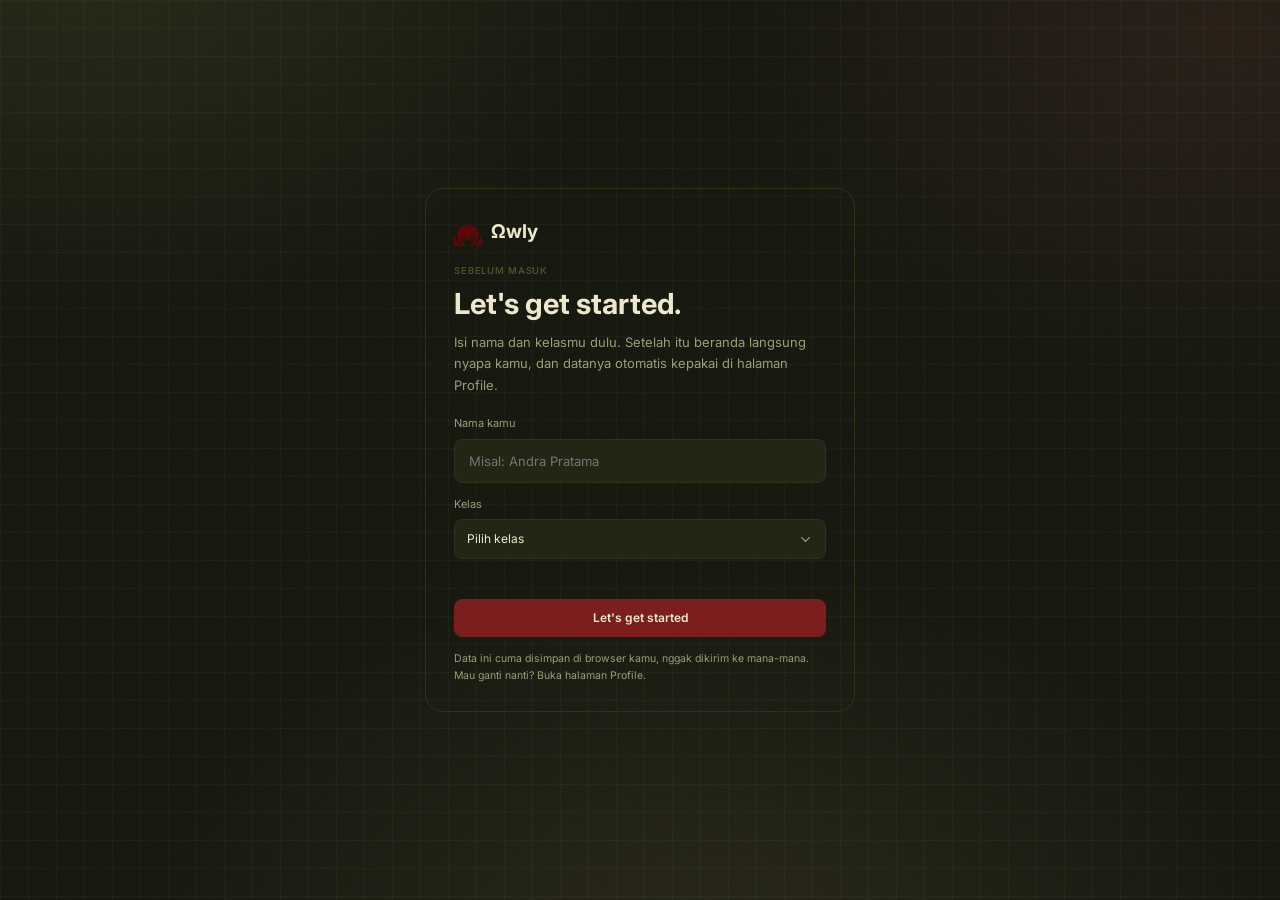
==== index.html @ d2656a1f "Pull table and multi-answer questions into the TKA simulation" ====
<!DOCTYPE html>
<html lang="id">
<head>
  <meta charset="UTF-8">
  <meta name="viewport" content="width=device-width, initial-scale=1">
  <script src="gate.js?v=20261111e"></script>
  <title>Beranda · Ωwly</title>

  <!-- Font Inter (400, 500, 600, 700) dari Google Fonts -->
  <link rel="preconnect" href="https://fonts.googleapis.com">
  <link rel="preconnect" href="https://fonts.gstatic.com" crossorigin>
  <link href="https://fonts.googleapis.com/css2?family=Inter:wght@400;500;600;700&display=swap" rel="stylesheet">

  <link rel="stylesheet" href="style.css?v=20261111e">

</head>
<body>

<!-- =========================================================
     IKON (sprite). Dipakai ulang dengan: <svg class="icon"><use href="#nama"/></svg>
     Warna ikon mengikuti "color" dari elemen induknya.
     ========================================================= -->
<svg width="0" height="0" style="position:absolute" aria-hidden="true">
  <defs>
    <symbol id="house" viewBox="0 0 24 24"><path d="M15 21v-8a1 1 0 0 0-1-1h-4a1 1 0 0 0-1 1v8"/><path d="M3 10a2 2 0 0 1 .709-1.528l7-5.999a2 2 0 0 1 2.582 0l7 5.999A2 2 0 0 1 21 10v9a2 2 0 0 1-2 2H5a2 2 0 0 1-2-2z"/></symbol>
    <symbol id="book-open" viewBox="0 0 24 24"><path d="M12 7v14"/><path d="M3 18a1 1 0 0 1-1-1V4a1 1 0 0 1 1-1h5a4 4 0 0 1 4 4 4 4 0 0 1 4-4h5a1 1 0 0 1 1 1v13a1 1 0 0 1-1 1h-6a3 3 0 0 0-3 3 3 3 0 0 0-3-3z"/></symbol>
    <symbol id="pencil-line" viewBox="0 0 24 24"><path d="M12 21h9"/><path d="M17.376 3.622a1 1 0 0 1 3.002 3.002L7.368 18.635a2 2 0 0 1-.855.506l-2.872.838a.5.5 0 0 1-.62-.62l.838-2.872a2 2 0 0 1 .506-.854z"/><path d="m15 5 3 3"/></symbol>
    <symbol id="library-big" viewBox="0 0 24 24"><rect width="8" height="18" x="3" y="3" rx="1"/><path d="M7 3v18"/><path d="M20.4 18.9c.2.5-.1 1.1-.6 1.3l-1.9.7c-.5.2-1.1-.1-1.3-.6L11.1 5.1c-.2-.5.1-1.1.6-1.3l1.9-.7c.5-.2 1.1.1 1.3.6Z"/></symbol>
    <symbol id="user-round" viewBox="0 0 24 24"><circle cx="12" cy="8" r="5"/><path d="M20 21a8 8 0 0 0-16 0"/></symbol>
    <symbol id="calendar-days" viewBox="0 0 24 24"><path d="M8 2v4"/><path d="M16 2v4"/><rect width="18" height="18" x="3" y="4" rx="2"/><path d="M3 10h18"/><path d="M8 14h.01"/><path d="M12 14h.01"/><path d="M16 14h.01"/><path d="M8 18h.01"/><path d="M12 18h.01"/><path d="M16 18h.01"/></symbol>
    <symbol id="chart" viewBox="0 0 24 24"><path d="M12 16v5"/><path d="M16 14v7"/><path d="M20 10v11"/><path d="m22 3-8.646 8.646a.5.5 0 0 1-.708 0L9.354 8.354a.5.5 0 0 0-.707 0L2 15"/><path d="M4 18v3"/><path d="M8 14v7"/></symbol>
    <symbol id="sliders" viewBox="0 0 24 24"><path d="M21 4h-7"/><path d="M10 4H3"/><path d="M21 12h-9"/><path d="M8 12H3"/><path d="M21 20h-5"/><path d="M12 20H3"/><path d="M14 2v4"/><path d="M8 10v4"/><path d="M16 18v4"/></symbol>
    <symbol id="sprout" viewBox="0 0 24 24"><path d="M7 20h10"/><path d="M10 20c5.5-2.5.8-6.4 3-10"/><path d="M9.5 9.4c1.1.8 1.8 2.2 2.3 3.7-2 .4-3.5.4-4.8-.3-1.2-.6-2.3-1.9-3-4.2 2.8-.5 4.4 0 5.5.8z"/><path d="M14.1 6a7 7 0 0 0-1.1 4c1.9-.1 3.3-.6 4.3-1.4 1-1 1.6-2.3 1.7-4.6-2.7.1-4 1-4.9 2z"/></symbol>
    <symbol id="help" viewBox="0 0 24 24"><circle cx="12" cy="12" r="10"/><path d="M9.09 9a3 3 0 0 1 5.83 1c0 2-3 3-3 3"/><path d="M12 17h.01"/></symbol>
    <symbol id="updown" viewBox="0 0 24 24"><path d="m7 15 5 5 5-5"/><path d="m7 9 5-5 5 5"/></symbol>
    <symbol id="chev-right" viewBox="0 0 24 24"><path d="m9 18 6-6-6-6"/></symbol>
    <symbol id="chev-left" viewBox="0 0 24 24"><path d="m15 18-6-6 6-6"/></symbol>
    <symbol id="chev-down" viewBox="0 0 24 24"><path d="m6 9 6 6 6-6"/></symbol>
    <symbol id="search" viewBox="0 0 24 24"><circle cx="11" cy="11" r="8"/><path d="m21 21-4.3-4.3"/></symbol>
    <symbol id="bell" viewBox="0 0 24 24"><path d="M10.268 21a2 2 0 0 0 3.464 0"/><path d="M3.262 15.326A1 1 0 0 0 4 17h16a1 1 0 0 0 .74-1.673C19.41 13.956 18 12.499 18 8A6 6 0 0 0 6 8c0 4.499-1.411 5.956-2.738 7.326"/></symbol>
    <symbol id="play" viewBox="0 0 24 24"><path d="M6 3l14 9-14 9z"/></symbol>
    <symbol id="arrow-right" viewBox="0 0 24 24"><path d="M5 12h14"/><path d="m12 5 7 7-7 7"/></symbol>
    <symbol id="arrow-up-right" viewBox="0 0 24 24"><path d="M7 7h10v10"/><path d="M7 17 17 7"/></symbol>
    <symbol id="sigma" viewBox="0 0 24 24"><path d="M18 7V5a1 1 0 0 0-1-1H6.5a.5.5 0 0 0-.4.8l4.5 6a2 2 0 0 1 0 2.4l-4.5 6a.5.5 0 0 0 .4.8H17a1 1 0 0 0 1-1v-2"/></symbol>
    <symbol id="align-left" viewBox="0 0 24 24"><path d="M21 5H3"/><path d="M15 12H3"/><path d="M17 19H3"/></symbol>
    <symbol id="plus" viewBox="0 0 24 24"><path d="M5 12h14"/><path d="M12 5v14"/></symbol>
    <symbol id="circle-play" viewBox="0 0 24 24"><circle cx="12" cy="12" r="10"/><path d="M10 8l6 4-6 4z"/></symbol>
    <symbol id="target" viewBox="0 0 24 24"><circle cx="12" cy="12" r="10"/><circle cx="12" cy="12" r="6"/><circle cx="12" cy="12" r="2"/></symbol>
    <symbol id="menu" viewBox="0 0 24 24"><path d="M4 6h16"/><path d="M4 12h16"/><path d="M4 18h16"/></symbol>
  </defs>
</svg>

<div class="app">

  <!-- Lapisan gelap di belakang sidebar saat menu HP terbuka -->
  <div class="backdrop" id="backdrop"></div>

  <!-- =========================================================
       SIDEBAR (navigasi utama)
       Di halaman lain: pindahkan class "is-active" ke menu yang sesuai
       ========================================================= -->
  <aside class="sidebar" id="sidebar">

    <!-- Logo + nama aplikasi -->
    <a href="index.html" class="app-id">
      <img class="app-id__logo" src="logo.svg" alt="" width="29" height="27">
      <span class="app-id__name">Ωwly</span>
    </a>

    <!-- Pilihan jenjang -->
    <div class="level">
      <p class="eyebrow eyebrow--olive">RUANG BELAJARMU</p>
      <div class="level__row">
        <span data-grade>SMP · Kelas 9</span>
        <svg class="icon" style="width:14px;height:14px"><use href="#updown"/></svg>
      </div>
    </div>

    <!-- Menu utama: Beranda (di atas grup Belajar) -->
    <nav class="menu" aria-label="Menu utama">
      <a href="index.html" class="menu__item is-active" aria-current="page">
        <svg class="icon"><use href="#house"/></svg><span>Beranda</span><i class="menu__dot"></i>
      </a>
    </nav>

    <!-- Grup menu: BELAJAR -->
    <nav class="menu" aria-label="Belajar">
      <p class="eyebrow eyebrow--dim">&nbsp;&nbsp;BELAJAR</p>
      <a href="materi.html" class="menu__item"><svg class="icon"><use href="#book-open"/></svg><span>Materi Pembelajaran</span></a>
      <a href="latihan.html" class="menu__item"><svg class="icon"><use href="#pencil-line"/></svg><span>Latihan Soal</span></a>
      <a href="bank-soal.html" class="menu__item"><svg class="icon"><use href="#library-big"/></svg><span>Bank Soal</span></a>
    </nav>

    <!-- Grup menu: RUANG PRIBADI -->
    <nav class="menu" aria-label="Ruang pribadi">
      <p class="eyebrow eyebrow--dim">&nbsp;&nbsp;RUANG PRIBADI</p>
      <a href="profile.html" class="menu__item"><svg class="icon"><use href="#user-round"/></svg><span>Profile</span></a>
      <a href="jadwal.html" class="menu__item"><svg class="icon"><use href="#calendar-days"/></svg><span>Jadwal Belajar</span></a>
      <a href="progres.html" class="menu__item"><svg class="icon"><use href="#chart"/></svg><span>Progres Belajar</span></a>
    </nav>

    <div class="sidebar__spacer"></div>

    <!-- Kartu pengingat -->
    <div class="reminder">
      <svg class="icon reminder__icon"><use href="#sprout"/></svg>
      <p class="reminder__title">Hey it's me! It's Ωwly</p>
      <p class="reminder__text">— Ωwly (probably)</p>
    </div>

    <a href="#" class="help"><svg class="icon"><use href="#help"/></svg><span>Pusat bantuan</span></a>
  </aside>

  <!-- =========================================================
       AREA UTAMA
       ========================================================= -->
  <div class="main">

    <!-- ---------- Bilah atas ---------- -->
    <header class="topbar">
      <button class="icon-btn menu-toggle" id="menuToggle" aria-label="Buka menu" aria-expanded="false">
        <svg class="icon"><use href="#menu"/></svg>
      </button>

      <div class="crumbs">
        <strong>Beranda</strong>
      </div>

      <div class="topbar__actions">

        <span class="divider-v"></span>

        <div class="user">
          <span class="avatar" data-initials>NA</span>
          <div class="user__info"><span data-fullname>Nara Aditya</span><small data-gradeshort>Siswa kelas 9</small></div>
          <svg class="icon" style="width:14px;height:14px"><use href="#chev-down"/></svg>
        </div>
      </div>
    </header>

    <!-- ---------- Isi beranda ---------- -->
    <main class="content">

      <!-- Sapaan + rentetan belajar -->
      <section class="greeting">
        <div>
          <h1><span data-greet>Selamat sore</span>, <span data-nick>Nara</span>! ✨</h1>
          <p class="greeting__quote" data-kutipan="beranda">&ldquo;You get what you repeat.&rdquo;</p>
          <p class="greeting__src" data-kutipan-src>&mdash; James Clear</p>
        </div>
        <div class="streak" data-streak>🌱&nbsp;&nbsp;Mulai streak-mu hari ini</div>
      </section>

      <div class="layout">

        <!-- ======== Kolom kiri: aktivitas belajar ======== -->
        <div class="col-main">

          <!-- Kartu "Lanjutkan belajar" (merah) -->
          <section class="resume">
            <div class="resume__text">
              <p class="resume__label"><svg class="icon" style="width:14px;height:14px"><use href="#play"/></svg>LANJUTKAN BELAJAR</p>
              <h2 data-resume-title>Bilangan, mulai dari sini.</h2>
              <p class="resume__meta" data-resume-meta>Matematika · 0 dari 7 langkah selesai</p>

              <div class="resume__progress">
                <div class="row"><span>Progres bab</span><b data-resume-pct>0%</b></div>
                <div class="bar bar--resume"><i data-resume-bar style="width:0%"></i></div>
              </div>

              <div class="resume__actions">
                <a href="bank-soal.html" class="btn-cream" data-resume-link><span data-resume-btn>Lanjut belajar</span> <svg class="icon" style="width:16px;height:16px"><use href="#arrow-right"/></svg></a>
                <span class="resume__eta" data-resume-eta>3 soal tersisa</span>
              </div>
            </div>

            <!-- Ilustrasi: orbit, matahari, tangga, kartu rumus ƒ(x), panah naik -->
            <svg class="resume__art" viewBox="0 0 215 180" aria-hidden="true">
              <circle cx="100" cy="84" r="75" fill="none" stroke="#c9a898" stroke-opacity=".18"/>
              <circle cx="100" cy="84" r="92" fill="none" stroke="#c9a898" stroke-opacity=".12"/>
              <circle cx="154.5" cy="20.5" r="15.5" fill="#c9b46a"/>
              <rect x="17"  y="135" width="56" height="28" rx="5" fill="#c9a898"/>
              <rect x="74"  y="106" width="56" height="57" rx="5" fill="#a87060"/>
              <rect x="131" y="75"  width="56" height="88" rx="5" fill="#8c4040"/>
              <path d="M101 90 C 112 60, 130 70, 145 40 S 175 28, 183 26" fill="none" stroke="#c9b46a" stroke-width="3" stroke-linecap="round"/>
              <path d="M172 24 L184 25 L180 37" fill="none" stroke="#c9b46a" stroke-width="3" stroke-linecap="round" stroke-linejoin="round"/>
              <circle cx="12" cy="58" r="4" fill="#c9b46a"/>
              <g transform="rotate(-10 94 68)">
                <rect x="39" y="28" width="109" height="80" rx="10" fill="#ede8cc"/>
                <text x="54" y="63" font-family="Inter,sans-serif" font-weight="700" font-size="23" fill="#7a1e1e">ƒ(x)</text>
                <rect x="54" y="76" width="67" height="4" rx="2" fill="#c9a898"/>
                <rect x="54" y="90" width="43" height="4" rx="2" fill="#e2dcc8"/>
              </g>
              <text x="185" y="121" font-family="Inter,sans-serif" font-size="22" fill="#c9b46a">✦</text>
            </svg>
          </section>

          <!-- Pilihan mata pelajaran -->
          <section class="block">
            <div class="block__head">
              <h2>Mau belajar apa hari ini?</h2>
              <a href="materi.html" class="link">Semua materi <svg class="icon" style="width:14px;height:14px"><use href="#arrow-right"/></svg></a>
            </div>

            <div class="subjects">

              <!-- Matematika (hijau zaitun) -->
              <a href="materi.html" class="subject" style="--c:#6b7a3a">
                <div class="subject__cover" style="background:#232615">
                  <svg viewBox="0 0 96 66" width="96" height="66" aria-hidden="true">
                    <g transform="rotate(-5 49 30)"><rect x="17" y="6" width="64" height="49" rx="8" fill="#1c1f10"/></g>
                    <path d="M24 43H71" stroke="#3a4219"/><path d="M47 16V52" stroke="#3a4219"/>
                    <path d="M30 20 Q47 58 63 20" fill="none" stroke="#c9b46a" stroke-width="2" stroke-linecap="round"/>
                    <circle cx="12" cy="49" r="6" fill="#c9b46a"/>
                    <text x="77" y="23" font-family="Inter,sans-serif" font-weight="600" font-size="24" fill="#6b7a3a">+</text>
                  </svg>
                  <span class="subject__count">4 bab</span>
                </div>
                <div class="subject__body">
                  <div class="subject__title"><b>Matematika</b><svg class="icon"><use href="#arrow-up-right"/></svg></div>
                  <p>Bilangan, aljabar, geometri, dan data</p>
                  <div class="bar"><i data-subj-bar="mtk" style="width:0%"></i></div>
                  <div class="row row--small"><span data-subj-text="mtk">0 dari 4 bab selesai</span><b data-subj-pct="mtk">0%</b></div>
                </div>
              </a>

              <!-- Bahasa Indonesia (oranye) -->
              <a href="materi.html" class="subject" style="--c:#c87c3a">
                <div class="subject__cover" style="background:#2a1e0d">
                  <svg viewBox="0 0 96 66" width="96" height="66" aria-hidden="true">
                    <g transform="rotate(9 47 35)"><rect x="25" y="8" width="45" height="54" rx="6" fill="#7a3d10"/></g>
                    <g transform="rotate(-9 45 29)"><rect x="23" y="2" width="43" height="54" rx="5" fill="#ede8cc"/></g>
                    <text x="29" y="38" font-family="Inter,sans-serif" font-weight="600" font-size="25" fill="#7a3d10">Aa</text>
                    <rect x="29" y="42" width="25" height="3" fill="#c9b46a"/>
                    <path d="M11 9l1.5 3.5L16 14l-3.5 1.5L11 19l-1.5-3.5L6 14l3.5-1.5z" fill="#c87c3a"/>
                  </svg>
                  <span class="subject__count">3 bab</span>
                </div>
                <div class="subject__body">
                  <div class="subject__title"><b>Bahasa Indonesia</b><svg class="icon"><use href="#arrow-up-right"/></svg></div>
                  <p>Memahami, menyimpulkan, dan menilai teks</p>
                  <div class="bar"><i data-subj-bar="ind" style="width:0%"></i></div>
                  <div class="row row--small"><span data-subj-text="ind">0 dari 3 bab selesai</span><b data-subj-pct="ind">0%</b></div>
                </div>
              </a>
            </div>
          </section>

          <!-- Rekomendasi latihan -->
          <section class="block">
            <div class="block__head">
              <h2>Latihan singkat</h2>
              <a href="bank-soal.html" class="link">Bank soal <svg class="icon" style="width:14px;height:14px"><use href="#arrow-right"/></svg></a>
            </div>

            <div class="practice">
              <div class="practice__row">
                <span class="practice__icon" style="background:#232615;color:#6b7a3a"><svg class="icon"><use href="#sigma"/></svg></span>
                <div class="practice__info">
                  <b>Taklukkan sistem persamaan</b>
                  <span>Matematika&nbsp; ·&nbsp; Aljabar</span>
                </div>
                <span class="chip">Sedang</span>
                <a href="kerjakan.html?mode=alpha&subject=mtk&topic=Aljabar&q=MTK-004" class="btn-outline">Mulai <svg class="icon" style="width:13px;height:13px"><use href="#arrow-right"/></svg></a>
              </div>
              <div class="practice__row">
                <span class="practice__icon" style="background:#2a1e0d;color:#c87c3a"><svg class="icon"><use href="#align-left"/></svg></span>
                <div class="practice__info">
                  <b>Temukan ide pokok bacaan</b>
                  <span>Bahasa Indonesia&nbsp; ·&nbsp; Inferensial</span>
                </div>
                <span class="chip">Dasar</span>
                <a href="kerjakan.html?mode=alpha&subject=ind&topic=Pemahaman%20Inferensial&q=IND-004" class="btn-outline">Mulai <svg class="icon" style="width:13px;height:13px"><use href="#arrow-right"/></svg></a>
              </div>
            </div>
          </section>
        </div>

        <!-- ======== Kolom kanan: ringkasan pribadi ======== -->
        <aside class="col-side">

          <!-- Progres belajarmu -->
          <section class="panel">
            <div class="panel__head">
              <h3>Progres belajarmu</h3>
              <a href="progres.html" class="panel__go" aria-label="Buka progres belajar"><svg class="icon"><use href="#arrow-up-right"/></svg></a>
            </div>

            <div class="row period"><span>Waktu belajar minggu ini</span><small data-weeklabel>12–18 Okt</small></div>

            <div class="total">
              <p data-html="weekTimeHtml"><b>0</b><span> m</span></p>
              <small data-stat="diffShort"></small>
            </div>

            <!-- Grafik batang mingguan (tinggi batang = durasi, dalam px) -->
            <div class="chart" id="homeChart" role="img" aria-label="Durasi belajar harian">
            </div>

            <div class="target">
              <div class="row row--small"><span class="t-muted">Target mingguan</span><b data-stat="targetText">0 / 120 menit</b></div>
              <div class="bar bar--thick"><i data-bar="targetPct" style="width:0%"></i></div>
            </div>

            <div class="stats">
              <div><p><b data-stat="attempted">0</b> <small>soal</small></p><span>Sudah dikerjakan</span></div>
              <i class="stats__sep"></i>
              <div><p><b data-stat="accuracyNum">0</b><small class="pct">%</small></p><span>Akurasi latihan</span></div>
            </div>
          </section>

          <!-- Jadwal belajar -->
          <section class="panel">
            <div class="panel__head">
              <h3>Jadwal belajar</h3>
              <a class="add-btn" href="jadwal.html?tambah=1" aria-label="Tambah jadwal"><svg class="icon"><use href="#plus"/></svg></a>
            </div>

            <div class="row cal-nav">
              <b data-calmonth>November 2026</b>
              <span><svg class="icon"><use href="#chev-left"/></svg><svg class="icon"><use href="#chev-right"/></svg></span>
            </div>

            <!-- Kalender pekan ini. Klik tanggal untuk melihat jadwal hari itu. -->
            <div class="week" id="week"></div>

            <div class="row row--small agenda-label"><b data-todaylabel>Hari ini</b><span data-agenda-count>Belum ada kegiatan</span></div>

            <ul class="agenda" id="agendaList"></ul>

            <a href="jadwal.html" class="btn-wide">Lihat semua jadwal</a>
          </section>

          <!-- Target harian (oranye) -->
          <section class="goal">
            <div class="goal__row">
              <svg class="icon"><use href="#target"/></svg>
              <div><p data-goal-title>Mulai dari satu langkah kecil.</p><span data-goal-text>0 dari 2 target belajar hari ini selesai.</span></div>
            </div>
            <div class="bar bar--goal"><i data-goal-bar style="width:0%"></i></div>
          </section>
        </aside>
      </div>

      <p class="disclaimer">Ωwly • Materi dan soal adalah contoh konseptual untuk belajar, bukan kurikulum atau soal resmi TKA.</p>
    </main>
  </div>
</div>

<script src="soal.js?v=20261111e"></script>
<script src="materi.js?v=20261111e"></script>
<script src="progress.js?v=20261111e"></script>
<script src="script.js?v=20261111e"></script>
<script src="jadwal.js?v=20261111e"></script>
<script src="quotes.js?v=20261111e"></script>
<script src="tka.js?v=20261111e"></script>
<script src="bahasa.js?v=20261111e"></script>
</body>
</html>
---- style.css ----
/* =========================================================
   style.css — Ωwly (halaman Beranda)
   Semua warna ada di :root. Ubah di sana untuk mengganti tema.
   ========================================================= */

:root {
  /* Latar & permukaan */
  --bg:        #13150C;   /* latar halaman */
  --surface-1: #1C1F10;   /* sidebar, bilah atas, kartu */
  --surface-2: #232615;   /* kartu dalam, input */
  --border:    #2E3318;   /* garis tepi umum */
  --border-2:  #3A4219;   /* garis tepi kartu pengingat */

  /* Hijau zaitun */
  --olive:     #6B7A3A;
  --olive-dim: #4A5228;

  /* Teks */
  --text:      #EDE8CC;
  --muted:     #9A9E7A;

  /* Merah (aksen utama) */
  --red:       #7A1E1E;
  --red-track: #5C1515;
  --sand:      #C9A898;   /* teks di atas merah */
  --gold:      #C9B46A;

  /* Oranye */
  --orange:    #C87C3A;
  --orange-bg: #2A1E0D;
  --orange-bd: #5C3010;

  /* Ungu */
  --purple:    #9B7FC7;

  --font: "Inter", system-ui, -apple-system, "Segoe UI", sans-serif;
  --sidebar-w: 216px;
}

*, *::before, *::after { box-sizing: border-box; }
html { -webkit-text-size-adjust: 100%; }
body {
  margin: 0; background: var(--bg); color: var(--text);
  font-family: var(--font); font-weight: 400; font-size: 13px; line-height: 1.4;
}
a { color: inherit; text-decoration: none; }

/* ---------- Latar halaman: cahaya lembut + grid samar + butiran ----------
   Semuanya lapisan diam: tidak ada animasi, tidak ada JavaScript.
   Digambar sekali oleh peramban, jadi tidak menambah beban saat menggulir.
   Mau lebih terang/gelap? Ubah angka alpha di bawah (0 = hilang). */
body::before {
  content: '';
  position: fixed; inset: 0; z-index: -1; pointer-events: none;
  background-image:
    /* butiran halus, menutup kesan permukaan digital yang terlalu rata */
    url("data:image/svg+xml,%3Csvg xmlns='http://www.w3.org/2000/svg' width='160' height='160'%3E%3Cfilter id='n'%3E%3CfeTurbulence type='fractalNoise' baseFrequency='.85' numOctaves='3'/%3E%3C/filter%3E%3Crect width='160' height='160' filter='url(%23n)' opacity='.05'/%3E%3C/svg%3E"),
    /* grid kertas buku kotak-kotak */
    linear-gradient(to right, rgba(237, 232, 204, .03) 1px, transparent 1px),
    linear-gradient(to bottom, rgba(237, 232, 204, .03) 1px, transparent 1px),
    /* tiga cahaya lembut: zaitun, merah tua, emas */
    radial-gradient(900px 620px at 8% -8%, rgba(107, 122, 58, .20), transparent 62%),
    radial-gradient(760px 520px at 96% 4%, rgba(140, 64, 64, .16), transparent 66%),
    radial-gradient(900px 640px at 55% 108%, rgba(201, 180, 106, .10), transparent 64%);
  background-size: 160px 160px, 28px 28px, 28px 28px, auto, auto, auto;
  background-repeat: repeat, repeat, repeat, no-repeat, no-repeat, no-repeat;
}
h1, h2, h3, p { margin: 0; }
ul { list-style: none; margin: 0; padding: 0; }
button { font: inherit; color: inherit; cursor: pointer; }
b, strong { font-weight: 600; }
:focus-visible { outline: 2px solid var(--gold); outline-offset: 2px; }

/* Ikon (garis, mengikuti warna teks) */
.icon {
  width: 19px; height: 19px; flex: none;
  fill: none; stroke: currentColor; stroke-width: 2;
  stroke-linecap: round; stroke-linejoin: round;
}
.icon-btn { background: none; border: 0; padding: 0; display: grid; place-items: center; }

/* Label kecil huruf besar */
.eyebrow { font-size: 10px; font-weight: 600; }
.eyebrow--olive { color: var(--olive); }
.eyebrow--dim   { color: var(--olive-dim); white-space: pre; }

/* ---------- Kerangka ---------- */
.app { display: flex; min-height: 100vh; }
.main { flex: 1; min-width: 0; display: flex; flex-direction: column; }

/* ---------- Sidebar ---------- */
.sidebar {
  width: var(--sidebar-w); flex: none;
  background: var(--surface-1); border-right: 1px solid var(--border);
  padding: 28px 18px 24px;
  display: flex; flex-direction: column; gap: 30px;
  position: sticky; top: 0; height: 100vh; overflow-y: auto;
}
.sidebar__spacer { flex: 1; min-height: 1px; }

.app-id { display: flex; align-items: center; gap: 9px; padding-left: 8px; }
.app-id__logo { width: 29px; height: 27px; object-fit: contain; }
.app-id__name { font-size: 20px; font-weight: 700; }

.level { background: var(--surface-2); border-radius: 10px; padding: 13px; display: flex; flex-direction: column; gap: 9px; }
.level__row { display: flex; justify-content: space-between; align-items: center; font-size: 13px; font-weight: 600; }

.menu { display: flex; flex-direction: column; gap: 6px; }
.menu__item {
  height: 45px; padding: 0 12px; border-radius: 10px;
  display: flex; align-items: center; gap: 12px;
  color: var(--muted); font-size: 13px;
  transition: background .15s, color .15s;
}
.menu__item .icon { color: var(--olive); }
.menu__item:hover { background: var(--surface-2); color: var(--text); }
.menu__item.is-active { background: var(--red); color: var(--text); font-weight: 600; }
.menu__item.is-active .icon { color: var(--text); }
.menu__dot { width: 5px; height: 5px; border-radius: 50%; background: var(--text); margin-left: 2px; }

.reminder {
  background: var(--surface-2); border: 1px solid var(--border-2); border-radius: 16px;
  padding: 16px; display: flex; flex-direction: column; gap: 12px;
}
.reminder__icon { width: 27px; height: 27px; color: var(--olive); }
.reminder__title { font-size: 14px; font-weight: 600; line-height: 1.4; }
.reminder__text  { font-size: 12px; color: var(--olive); line-height: 1.6; }

.help { display: flex; align-items: center; gap: 10px; padding: 10px; font-size: 12px; color: var(--muted); }
.help .icon { width: 18px; height: 18px; color: var(--olive); }

/* ---------- Bilah atas ---------- */
.topbar {
  height: 84px; padding: 0 32px;
  background: var(--surface-1); border-bottom: 1px solid var(--border);
  display: flex; align-items: center; justify-content: space-between; gap: 16px;
  position: sticky; top: 0; z-index: 5;
}
.crumbs { display: flex; align-items: center; gap: 9px; font-size: 13px; }
.crumbs__parent { color: var(--olive); }
.crumbs .icon { color: var(--olive); }
.menu-toggle { display: none; width: 40px; height: 40px; border-radius: 10px; border: 1px solid var(--border); background: var(--surface-2); }

.topbar__actions { display: flex; align-items: center; gap: 22px; }
.search {
  width: 288px; height: 40px; padding: 0 13px; border-radius: 10px;
  background: var(--surface-2); border: 1px solid var(--border);
  display: flex; align-items: center; gap: 9px;
}
.search .icon { width: 17px; height: 17px; color: var(--olive); }
.search input { flex: 1; min-width: 0; background: none; border: 0; outline: 0; color: var(--text); font: inherit; font-size: 12px; }
.search input::placeholder { color: var(--olive-dim); }
.search:focus-within { border-color: var(--olive); }
.search kbd { font-family: inherit; font-size: 10px; color: var(--olive); background: var(--border); padding: 3px 5px; border-radius: 4px; }

.bell { position: relative; color: var(--muted); width: 24px; height: 26px; }
.bell .icon { width: 20px; height: 20px; }
.bell__dot { position: absolute; top: 1px; right: 2px; width: 6px; height: 6px; border-radius: 50%; background: var(--red); }
.divider-v { width: 1px; height: 30px; background: var(--border); }

.user {
  display: flex; align-items: center; gap: 10px; color: var(--olive);
  position: relative; cursor: pointer; padding: 5px 8px; margin: -5px -8px;
  border-radius: 12px; transition: background .15s;
}
.user:hover, .user.is-open { background: var(--surface-2); }
.user:focus-visible { outline: 2px solid var(--olive); outline-offset: 2px; }
.user > .icon { transition: transform .15s; }
.user.is-open > .icon { transform: rotate(180deg); }

.user-menu {
  position: absolute; top: calc(100% + 10px); right: 0; z-index: 30;
  min-width: 186px; padding: 6px; display: none; flex-direction: column; gap: 2px;
  background: var(--surface-1); border: 1px solid var(--border); border-radius: 14px;
  box-shadow: 0 16px 34px rgba(0, 0, 0, .45);
}
.user-menu.is-open { display: flex; }
.user-menu a {
  display: flex; align-items: center; gap: 10px;
  padding: 9px 10px; border-radius: 9px;
  font-size: 12.5px; color: var(--text); text-decoration: none;
  transition: background .15s;
}
.user-menu a:hover { background: var(--surface-2); }
.user-menu .icon { width: 16px; height: 16px; color: var(--olive); }
.avatar { width: 37px; height: 37px; border-radius: 50%; background: var(--red); color: var(--text); display: grid; place-items: center; font-weight: 700; font-size: 13px; }
.user__info { display: flex; flex-direction: column; gap: 3px; }
.user__info span { color: var(--text); font-size: 12px; }
.user__info small { font-size: 10px; color: var(--olive); }

/* ---------- Isi ---------- */
.content { padding: 30px 32px 24px; display: flex; flex-direction: column; gap: 26px; }

.greeting { display: flex; align-items: center; justify-content: space-between; gap: 16px; flex-wrap: wrap; }
.greeting h1 { font-size: 30px; font-weight: 700; margin-bottom: 8px; }
.greeting p { font-size: 14px; color: var(--muted); }

/* Kutipan James Clear di beranda, bergantian tiap kali halaman dibuka */
.greeting .greeting__quote { font-size: 14px; font-style: italic; color: var(--text); }
.greeting .greeting__src { margin-top: 5px; font-size: 11px; color: var(--olive); }

/* ---------- Halaman kerja latihan (kerjakan.html) ---------- */
.workbar { max-width: 860px; margin: 0 auto; padding: 22px 20px 0; display: flex; align-items: center; justify-content: space-between; gap: 16px; }
.workbar__back { display: inline-flex; align-items: center; gap: 6px; font-size: 13px; font-weight: 500; color: var(--muted); }
.workbar__back:hover { color: var(--text); }
.workbar__brand { font-size: 15px; font-weight: 700; letter-spacing: -.02em; }
.work { max-width: 860px; margin: 0 auto; padding: 16px 20px 56px; }
.work .lab { margin-top: 0; }
.work .lab__close { text-decoration: none; }
.lab__fallback { font-size: 14px; color: var(--muted); }
.lab__fallback a { color: inherit; text-decoration: underline; }

/* ---------- Bank soal: daftar naskah unduhan ---------- */
.unduh__intro { margin: 0 0 16px; font-size: 14px; color: var(--muted); }
.unduh .exrow { flex-wrap: wrap; }
@media (max-width: 640px) {
  .workbar, .work { padding-left: 16px; padding-right: 16px; }
}
.streak {
  background: #2E1A0A; border: 1px solid var(--orange-bd); color: var(--orange);
  border-radius: 100px; padding: 10px 14px; font-size: 13px; font-weight: 600; white-space: nowrap;
}

/* Dua kolom: kiri fleksibel, kanan 348px */
.layout { display: flex; gap: 24px; align-items: flex-start; }
.col-main { flex: 1; min-width: 0; display: flex; flex-direction: column; gap: 26px; }
.col-side { width: 348px; flex: none; display: flex; flex-direction: column; gap: 20px; }

/* Baris label kiri–kanan (dipakai di banyak tempat) */
.row { display: flex; justify-content: space-between; align-items: flex-start; }
.row--small { font-size: 10px; }

/* Bar progres */
.bar { height: 4px; background: var(--border); border-radius: 100px; overflow: hidden; }
.bar i { display: block; height: 100%; border-radius: 100px; background: var(--c, var(--olive)); }
.bar--thick { height: 5px; }
.bar--resume { height: 5px; background: var(--red-track); }
.bar--resume i { background: var(--gold); }
.bar--goal { height: 5px; background: #3D2510; }
.bar--goal i { background: var(--orange); }

/* ---------- Kartu "Lanjutkan belajar" ---------- */
.resume {
  background: var(--red); border-radius: 20px; padding: 24px; min-height: 234px;
  display: flex; align-items: center; gap: 12px;
}
.resume__text { flex: 1; min-width: 0; display: flex; flex-direction: column; gap: 13px; }
.resume__label { display: flex; align-items: center; gap: 8px; font-size: 10px; font-weight: 600; color: var(--sand); }
.resume h2 { font-size: 25px; font-weight: 600; line-height: 1.2; }
.resume__meta { font-size: 12px; color: var(--sand); margin-top: -6px; }
.resume__progress { width: min(340px, 100%); display: flex; flex-direction: column; gap: 7px; font-size: 11px; }
.resume__progress .row span { color: var(--sand); }
.resume__actions { display: flex; align-items: center; gap: 12px; flex-wrap: wrap; }
.resume__eta { font-size: 11px; color: var(--sand); }
.resume__art { width: 215px; height: 180px; flex: none; }

.btn-cream {
  height: 36px; padding: 0 14px; border-radius: 10px; background: var(--text); color: var(--red);
  display: inline-flex; align-items: center; gap: 10px; font-size: 12px; font-weight: 600;
  transition: filter .15s;
}
.btn-cream:hover { filter: brightness(.94); }

/* ---------- Blok & judul bagian ---------- */
.block { display: flex; flex-direction: column; gap: 16px; }
.block__head { display: flex; align-items: center; justify-content: space-between; gap: 12px; }
.block__head h2 { font-size: 20px; font-weight: 600; }
.link { display: inline-flex; align-items: center; gap: 6px; font-size: 12px; font-weight: 600; color: var(--olive); white-space: nowrap; }
.link:hover { color: var(--text); }

/* ---------- Kartu mata pelajaran ---------- */
.subjects { display: grid; grid-template-columns: repeat(2, 1fr); gap: 14px; }
.subject {
  --c: var(--olive);
  background: var(--surface-1); border: 1px solid var(--border); border-radius: 16px; overflow: hidden;
  display: flex; flex-direction: column; transition: border-color .15s;
}
.subject:hover { border-color: var(--c); }
.subject__cover { height: 88px; padding: 0 16px; display: flex; align-items: center; justify-content: space-between; }
.subject__count { font-size: 11px; font-weight: 600; color: var(--c); }
.subject__body { padding: 16px; display: flex; flex-direction: column; gap: 11px; }
.subject__title { display: flex; align-items: center; justify-content: space-between; gap: 8px; }
.subject__title b { font-size: 15px; }
.subject__title .icon { width: 15px; height: 15px; color: var(--c); }
.subject__body > p { font-size: 11px; color: var(--muted); line-height: 1.5; }
.subject .row--small { color: var(--muted); }
.subject .row--small b { color: var(--c); }

/* ---------- Daftar latihan ---------- */
.practice { background: var(--surface-1); border: 1px solid var(--border); border-radius: 16px; overflow: hidden; }
.practice__row { display: flex; align-items: center; gap: 14px; padding: 16px; }
.practice__row + .practice__row { border-top: 1px solid var(--border); }
.practice__icon { width: 44px; height: 44px; border-radius: 12px; display: grid; place-items: center; flex: none; }
.practice__icon .icon { width: 22px; height: 22px; }
.practice__info { flex: 1; min-width: 0; display: flex; flex-direction: column; gap: 6px; }
.practice__info b { font-size: 13px; }
.practice__info span { font-size: 11px; color: var(--olive); white-space: pre-wrap; }
.chip { background: var(--surface-2); color: var(--muted); font-size: 10px; padding: 5px 9px; border-radius: 6px; }
.btn-outline {
  border: 1px solid var(--border); border-radius: 8px; padding: 8px 12px;
  display: inline-flex; align-items: center; gap: 8px; font-size: 11px; font-weight: 600; color: var(--olive);
  transition: border-color .15s, color .15s;
}
.btn-outline:hover { border-color: var(--olive); color: var(--text); }

/* ---------- Panel kanan ---------- */
.panel {
  background: var(--surface-1); border: 1px solid var(--border); border-radius: 16px; padding: 22px;
  display: flex; flex-direction: column; gap: 19px;
}
.panel__head { display: flex; align-items: center; justify-content: space-between; }
.panel__head h3 { font-size: 17px; font-weight: 600; }
.panel__go { color: var(--olive); display: grid; }
.panel__go .icon { width: 17px; height: 17px; }
.period { font-size: 11px; color: var(--muted); }
.period small { font-size: 10px; color: var(--olive); }

.total { display: flex; align-items: baseline; gap: 8px; }
.total p { font-size: 18px; font-weight: 500; }
.total p b { font-size: 30px; font-weight: 700; }
.total small { font-size: 10px; font-weight: 600; color: var(--olive); }

/* Grafik batang */
.chart { height: 104px; display: flex; align-items: flex-end; justify-content: space-between; }
.chart__day { width: 29px; height: 104px; display: flex; flex-direction: column; align-items: center; justify-content: flex-end; gap: 9px; font-size: 10px; color: var(--olive); }
.chart__col { height: 80px; display: flex; align-items: flex-end; }
.chart__col i { width: 24px; border-radius: 5px; background: var(--border-2); }
.chart__day.is-today { font-weight: 700; }
.chart__day.is-today i { background: var(--olive); }
.chart__day.is-empty { color: var(--olive-dim); }
.chart__day.is-empty i { background: var(--border); }

.target { display: flex; flex-direction: column; gap: 8px; }
.target .t-muted { color: var(--muted); }
.target b { color: var(--text); }
.target .bar i { background: var(--olive); }

.stats { border-top: 1px solid var(--border); padding-top: 15px; display: flex; gap: 20px; }
.stats > div { flex: 1; min-width: 0; display: flex; flex-direction: column; gap: 4px; }
.stats b { font-size: 20px; font-weight: 600; }
.stats small { font-size: 11px; color: var(--olive); }
.stats small.pct { font-size: 13px; color: var(--text); font-weight: 600; }
.stats span { font-size: 10px; color: var(--olive); }
.stats__sep { width: 1px; height: 37px; background: var(--border); }

/* Jadwal */
.panel .add-btn { width: 26px; height: 26px; border-radius: 7px; border: 0; background: var(--surface-2); display: grid; place-items: center; color: var(--text); }
.add-btn .icon { width: 16px; height: 16px; }
.cal-nav { align-items: center; font-size: 12px; }
.cal-nav span { display: flex; gap: 15px; color: var(--muted); }
.cal-nav .icon { width: 14px; height: 14px; }

.week { display: flex; justify-content: space-between; gap: 4px; }
.day {
  width: 34px; height: 61px; border-radius: 10px; border: 0; background: var(--surface-1);
  display: flex; flex-direction: column; align-items: center; justify-content: center; gap: 10px;
  transition: background .15s;
}
.day:hover { background: var(--surface-2); }
.day small { font-size: 10px; color: var(--olive); }
.day b { font-size: 12px; color: var(--muted); }
.day.is-active { background: var(--red); }
.day.is-active small { color: var(--sand); }
.day.is-active b { color: var(--text); }

.agenda-label b { color: var(--text); font-size: 11px; }
.agenda-label span { color: var(--olive); }
.agenda { display: flex; flex-direction: column; gap: 18px; }
.agenda li { display: flex; align-items: center; gap: 11px; }
.agenda time { width: 34px; flex: none; font-size: 10px; font-weight: 600; color: var(--olive); }
.agenda li > i { width: 3px; height: 35px; border-radius: 2px; flex: none; }
.agenda li > div { flex: 1; min-width: 0; display: flex; flex-direction: column; gap: 5px; }
.agenda li b { font-size: 12px; }
.agenda li span { font-size: 10px; color: var(--olive); }
.agenda__play { color: var(--olive); }

.btn-wide {
  height: 35px; border: 1px solid var(--border); border-radius: 8px;
  display: grid; place-items: center; font-size: 11px; font-weight: 600; color: var(--olive);
  transition: border-color .15s, color .15s;
}
.btn-wide:hover { border-color: var(--olive); color: var(--text); }

/* Target harian */
.goal { background: var(--orange-bg); border: 1px solid var(--orange-bd); border-radius: 16px; padding: 20px; display: flex; flex-direction: column; gap: 12px; }
.goal__row { display: flex; align-items: center; gap: 12px; }
.goal__row .icon { width: 23px; height: 23px; color: var(--orange); }
.goal__row div { display: flex; flex-direction: column; gap: 5px; }
.goal__row p { font-size: 12px; }
.goal__row span { font-size: 11px; color: var(--orange); }

.disclaimer { font-size: 11px; color: var(--olive-dim); }

/* Lapisan gelap untuk menu HP */
.backdrop { display: none; }

/* =========================================================
   RESPONSIVE
   ========================================================= */

/* Laptop kecil / tablet landscape: kolom kanan pindah ke bawah, jadi 2 kolom */
@media (max-width: 1180px) {
  .layout { flex-direction: column; }
  .col-side { width: 100%; display: grid; grid-template-columns: 1fr 1fr; align-items: start; }
  .goal { grid-column: 1 / -1; }
}

/* Tablet / HP: sidebar jadi menu geser */
@media (max-width: 900px) {
  .menu-toggle { display: grid; }
  .sidebar {
    position: fixed; left: 0; top: 0; z-index: 20; height: 100%;
    transform: translateX(-100%); transition: transform .25s ease;
  }
  .sidebar.is-open { transform: none; }
  .backdrop { position: fixed; inset: 0; z-index: 15; background: rgba(0,0,0,.55); }
  body.menu-open .backdrop { display: block; }

  .topbar { padding: 0 20px; }
  .crumbs { margin-right: auto; margin-left: 12px; }
  .search { width: 220px; }
  .user__info { display: none; }
  .content { padding: 24px 20px 24px; }
  .subjects { grid-template-columns: repeat(2, 1fr); }
}

@media (max-width: 680px) {
  .topbar { height: 68px; gap: 10px; }
  .crumbs__parent, .crumbs > .icon { display: none; }
  .divider-v, .user__info { display: none; }
  .user-menu { right: -4px; }
  .topbar__actions { gap: 14px; }

  .greeting h1 { font-size: 24px; }
  .col-side { grid-template-columns: 1fr; }

  .resume { padding: 20px; flex-direction: column; align-items: flex-start; }
  .resume__art { align-self: center; width: 180px; height: auto; }
  .resume h2 { font-size: 22px; }

  .subjects { grid-template-columns: 1fr; }
  .block__head h2 { font-size: 18px; }

  .practice__row { flex-wrap: wrap; }
  .practice__info { flex: 1 1 calc(100% - 60px); }
  .practice__row .chip { margin-left: 58px; }
  .practice__row .btn-outline { margin-left: auto; }
}

@media (prefers-reduced-motion: reduce) { * { transition: none !important; } }

/* ===== Menu "Materi Pembelajaran": teks lebih kecil agar muat satu baris (sesuai Figma) ===== */
.menu__item[href="materi.html"] span { font-size: 11px; }


/* =========================================================
   KOMPONEN BERSAMA UNTUK HALAMAN LAIN
   (Materi, Latihan, Bank Soal, Profile, Jadwal, Progres)
   ========================================================= */

/* Ikon siap pakai di tombol/kartu */
.icon-15 { width: 15px; height: 15px; }

/* ---------- Judul halaman ---------- */
.page-head { display: flex; align-items: center; justify-content: space-between; gap: 16px; flex-wrap: wrap; }
.page-head h1 { font-size: 30px; font-weight: 700; line-height: 1.25; margin-bottom: 7px; }
.page-head p { font-size: 13px; color: var(--muted); }/* Judul halaman yang berupa kutipan (Materi & Latihan) */
.page-head--quote h1 { font-size: 24px; font-weight: 600; font-style: italic; line-height: 1.35; }
.page-head--quote .page-head__src { margin-top: 8px; font-size: 12px; color: var(--olive); }
.page-head--quote .page-head__src cite { font-style: normal; color: var(--muted); }

@media (max-width: 680px) {
  .page-head--quote h1 { font-size: 19px; }
}
.crumbs__mid { color: var(--muted); }
.crumbs strong { font-weight: 600; }
.sec-title { font-size: 20px; font-weight: 600; line-height: 1.25; }

/* ---------- Tata letak dua kolom (kiri fleksibel, kanan 348px) ---------- */
.cols { display: flex; gap: 24px; align-items: flex-start; }
.cols__main { flex: 1; min-width: 0; display: flex; flex-direction: column; gap: 22px; }
.cols__side { width: 348px; flex: none; display: flex; flex-direction: column; gap: 20px; }
.cols__side--wide { width: 388px; }

/* ---------- Kotak umum ---------- */
.box { background: var(--surface-1); border: 1px solid var(--border); border-radius: 16px; padding: 20px; }
.box--alt { background: var(--surface-2); }
.divider { height: 1px; background: var(--border); width: 100%; flex: none; }

/* ---------- Tombol ---------- */
.btn-act {
  height: 38px; padding: 0 14px; border-radius: 8px; border: 1px solid var(--border);
  background: var(--surface-2); color: var(--text); font: inherit; font-size: 12px; font-weight: 600;
  display: inline-flex; align-items: center; justify-content: center; gap: 9px; cursor: pointer;
  white-space: nowrap; transition: border-color .15s, filter .15s;
}
.btn-act:hover { border-color: var(--olive); }
.btn-act--red { background: var(--red); border-color: var(--red); }
.btn-act--red:hover { filter: brightness(1.1); border-color: var(--red); }
.btn-act--cream { background: var(--text); border-color: var(--text); color: var(--red); }
.btn-act .icon { width: 15px; height: 15px; }
.btn-act--off { border-style: dashed; background: transparent; color: var(--muted); cursor: default; }
.btn-act--off:hover { border-color: var(--border); }
.exrow.is-off .chip { opacity: .5; }

/* ---------- Pil filter ---------- */
.pills { display: flex; gap: 8px; flex-wrap: wrap; }
.pill {
  height: 36px; padding: 0 14px; border-radius: 8px; border: 1px solid var(--border);
  background: var(--surface-1); color: var(--muted); font: inherit; font-size: 12px;
  display: inline-flex; align-items: center; cursor: pointer; transition: border-color .15s;
}
.pill:hover { border-color: var(--olive); }
.pill.is-active { background: var(--red); border-color: var(--red); color: var(--text); font-weight: 600; }

/* ---------- Kolom pencarian & pilihan ---------- */
.field-search {
  height: 40px; padding: 0 13px; border-radius: 10px; background: var(--surface-2); border: 1px solid var(--border);
  display: flex; align-items: center; gap: 9px; width: 260px; max-width: 100%;
}
.field-search:focus-within { border-color: var(--olive); }
.field-search .icon { width: 16px; height: 16px; color: var(--olive); }
.field-search input { flex: 1; min-width: 0; background: none; border: 0; outline: 0; color: var(--text); font: inherit; font-size: 12px; }
.field-search input::placeholder { color: var(--olive-dim); }

.select, .input {
  width: 100%; height: 40px; padding: 0 12px; border-radius: 8px; border: 1px solid var(--border);
  background-color: var(--surface-2); color: var(--text); font: inherit; font-size: 12px;
}
.input { height: 44px; padding: 0 14px; font-size: 13px; }
.input:focus, .select:focus { outline: 0; border-color: var(--olive); }
.select {
  appearance: none; -webkit-appearance: none; cursor: pointer; padding-right: 34px;
  background-image: url("data:image/svg+xml,%3Csvg xmlns='http://www.w3.org/2000/svg' width='15' height='15' viewBox='0 0 24 24' fill='none' stroke='%239A9E7A' stroke-width='2' stroke-linecap='round' stroke-linejoin='round'%3E%3Cpath d='m6 9 6 6 6-6'/%3E%3C/svg%3E");
  background-repeat: no-repeat; background-position: right 12px center;
}
.select--btn { width: auto; height: 38px; font-weight: 600; padding-left: 14px; }
.select option { background: var(--surface-2); }

/* ---------- Kartu angka ---------- */
.stats-row { display: grid; gap: 16px; }
.stats-row--3 { grid-template-columns: repeat(3, 1fr); }
.stats-row--4 { grid-template-columns: repeat(4, 1fr); }
.stat { background: var(--surface-1); border: 1px solid var(--border); border-radius: 16px; padding: 20px; display: flex; flex-direction: column; gap: 12px; min-width: 0; }
.stat__top { display: flex; justify-content: space-between; align-items: flex-start; font-size: 12px; color: var(--muted); }
.stat__top .icon { width: 19px; height: 19px; color: var(--olive); }
.stat__value { font-size: 28px; font-weight: 600; line-height: 1.25; }
.stat__note { font-size: 11px; color: var(--olive); }

/* ---------- Bar progres berwarna ---------- */
.bar--c i { background: var(--c, var(--olive)); }
.bar--5 { height: 5px; }

/* ---------- Ikon kotak ---------- */
.ico-box { display: grid; place-items: center; flex: none; border-radius: 12px; background: var(--surface-2); color: var(--olive); }

/* =========================================================
   MATERI PEMBELAJARAN
   ========================================================= */
.top-pair { display: flex; gap: 24px; align-items: stretch; }
.top-pair .resume { flex: 1; min-height: 205px; }
.resume--sm .resume__art { width: 185px; height: 145px; }
.resume--sm .resume__progress { width: min(340px, 100%); }
.resume--sm .bar--resume { background: var(--border); }
.summary-card { width: 348px; flex: none; display: flex; flex-direction: column; gap: 15px; background: var(--surface-1); border: 1px solid var(--border); border-radius: 16px; padding: 20px; }
.summary-card h3 { font-size: 16px; font-weight: 600; }
.summary-card > p { font-size: 12px; color: var(--muted); }
.summary-card .bar i { background: var(--olive); }
.summary-card__nums { display: flex; justify-content: space-between; }
.summary-card__nums b { display: block; font-size: 23px; font-weight: 600; line-height: 1.25; }
.summary-card__nums span { font-size: 11px; color: var(--olive); }

.filter-row { display: flex; align-items: center; justify-content: space-between; gap: 12px; flex-wrap: wrap; }

.chapters { display: grid; grid-template-columns: repeat(3, 1fr); gap: 16px; }
.chapter {
  --c: var(--olive); --bg: var(--surface-2);
  position: relative; z-index: 1;
  background: var(--surface-1); border: 1px solid var(--border); border-radius: 16px;
  /* overflow dibiarkan terbuka supaya lambang bisa keluar dari kartu */
  overflow: visible; display: flex; flex-direction: column;
  transition: transform .22s cubic-bezier(.2,.8,.3,1), border-color .15s, box-shadow .22s;
}
.chapter:hover, .chapter:focus-visible {
  border-color: var(--c); z-index: 3;
  transform: translateY(-4px) scale(1.02);
  box-shadow: 0 20px 40px rgba(0, 0, 0, .38);
}
.chapter__head { border-radius: 15px 15px 0 0; }
.chapter__head { height: 74px; padding: 0 20px; background: var(--bg); display: flex; align-items: center; justify-content: space-between; color: var(--c); }
.chapter__sym { display: flex; align-items: center; gap: 12px; font-size: 33px; font-weight: 600; line-height: 1; }
.chapter__sym i { width: 30px; height: 2px; background: var(--c); }
.chapter__no { font-size: 10px; font-weight: 600; }
/* Lambang yang memancar keluar kartu saat dihover (diisi materi-hover.js) */
.pops { position: absolute; inset: 0; z-index: 2; pointer-events: none; }
.pops i {
  position: absolute; left: var(--x, 0%); top: var(--y, 50%);
  font-style: normal; font-weight: 700; line-height: 1;
  font-size: var(--size, 16px); color: var(--c);
  /* bayangan bertumpuk = sisi tebal, jadi lambangnya terasa timbul */
  text-shadow:
    -1px -1px 0 rgba(237, 232, 204, .16),
    1px 1px 0 rgba(11, 13, 6, .9),
    2px 2px 0 rgba(11, 13, 6, .8),
    3px 3px 0 rgba(11, 13, 6, .65),
    4px 5px 6px rgba(0, 0, 0, .45);
  opacity: 0;
  transform: translate(-50%, -50%) scale(.4) rotateX(-38deg) rotateY(26deg) rotateZ(-8deg);
  transition: transform .42s cubic-bezier(.2, .8, .3, 1.2), opacity .2s ease;
}
.chapter:hover .pops i,
.chapter:focus-visible .pops i {
  opacity: .95;
  transform: translate(-50%, -50%) translate(var(--dx, 0), var(--dy, 0)) scale(1)
             rotateX(var(--rx, 12deg)) rotateY(var(--ry, -14deg)) rotateZ(0deg);
}
/* Roda roulette di bab peluang: piringan delapan petak yang berputar masuk */
.pops .roulette {
  position: absolute; left: var(--x, 0%); top: var(--y, 50%);
  width: var(--size, 26px); height: var(--size, 26px); border-radius: 50%;
  background: conic-gradient(
    var(--c) 0deg 45deg,        #EDE8CC 45deg 90deg,
    var(--c) 90deg 135deg,      #EDE8CC 135deg 180deg,
    var(--c) 180deg 225deg,     #EDE8CC 225deg 270deg,
    var(--c) 270deg 315deg,     #EDE8CC 315deg 360deg);
  box-shadow: inset 0 0 0 2px rgba(11, 13, 6, .55), 0 4px 7px rgba(0, 0, 0, .5);
  opacity: 0;
  transform: translate(-50%, -50%) scale(.3) rotateX(-38deg) rotateY(26deg) rotateZ(-120deg);
  transition: transform .62s cubic-bezier(.2, .8, .3, 1.15), opacity .25s ease;
}
.chapter:hover .pops .roulette,
.chapter:focus-visible .pops .roulette {
  opacity: 1;
  transform: translate(-50%, -50%) translate(var(--dx, 0), var(--dy, 0)) scale(1)
             rotateX(var(--rx, 0deg)) rotateY(var(--ry, 0deg)) rotateZ(210deg);
}
.roulette__hub {
  position: absolute; inset: 38%; border-radius: 50%;
  background: #13150C;
  box-shadow: 0 0 0 1px rgba(237, 232, 204, .55);
}

/* Bangun geometri: tiga datar (segitiga, kotak, lingkaran) + dua padat */
.pops .shp {
  position: absolute; left: var(--x, 0%); top: var(--y, 50%);
  width: var(--size, 20px); height: var(--size, 20px);
  background: linear-gradient(145deg, #87954f, var(--c) 55%, #454f20);
  opacity: 0;
  transform: translate(-50%, -50%) scale(.4) rotateX(-38deg) rotateY(26deg);
  transition: transform .42s cubic-bezier(.2, .8, .3, 1.2), opacity .2s ease;
  filter: drop-shadow(2px 3px 2px rgba(0, 0, 0, .45));
}
.chapter:hover .pops .shp,
.chapter:focus-visible .pops .shp {
  opacity: .95;
  transform: translate(-50%, -50%) translate(var(--dx, 0), var(--dy, 0)) scale(1)
             rotateX(var(--rx, 12deg)) rotateY(var(--ry, -14deg));
}
.shp--segitiga { clip-path: polygon(50% 1%, 99% 97%, 1% 97%); }
.shp--kotak { border-radius: 3px; }
.shp--lingkaran { border-radius: 50%; }
/* bola: gradien radial memberi kesan cahaya dari kiri atas */
.shp--bola {
  border-radius: 50%;
  background: radial-gradient(circle at 32% 26%, #b3bd79, var(--c) 46%, #3a4319 100%);
  filter: drop-shadow(2px 4px 4px rgba(0, 0, 0, .5));
}
/* kubus geometri: sisi polos, hanya garis tepi sebagai rusuk */
.die--kubus .die__face { box-shadow: inset 0 0 0 1px rgba(0, 0, 0, .32); }

/* Dadu 3D di bab peluang: kubus enam sisi, bukan karakter dadu */
.pops { perspective: 700px; }
.pops .die {
  position: absolute; left: var(--x, 0%); top: var(--y, 50%);
  width: var(--size, 24px); height: var(--size, 24px);
  transform-style: preserve-3d; opacity: 0;
  transform: translate(-50%, -50%) scale(.3) rotateX(-30deg) rotateY(-40deg);
  transition: transform .5s cubic-bezier(.2, .8, .3, 1.2), opacity .25s ease;
}
.chapter:hover .pops .die,
.chapter:focus-visible .pops .die {
  opacity: 1;
  transform: translate(-50%, -50%) translate(var(--dx, 0), var(--dy, 0))
             scale(1) rotateX(var(--rx, 0deg)) rotateY(var(--ry, 0deg));
}
.die__face {
  position: absolute; inset: 0; border-radius: 4px;
  /* badan dadu memakai warna zaitun kartu; titiknya krem supaya terbaca */
  background-color: var(--c); background-repeat: no-repeat;
  box-shadow: inset 0 0 0 1px rgba(0, 0, 0, .28);
}
.die__face--front  { transform: translateZ(calc(var(--size) / 2)); }
.die__face--back   { transform: rotateY(180deg) translateZ(calc(var(--size) / 2)); }
.die__face--right  { transform: rotateY(90deg) translateZ(calc(var(--size) / 2)); }
.die__face--left   { transform: rotateY(-90deg) translateZ(calc(var(--size) / 2)); }
.die__face--top    { transform: rotateX(90deg) translateZ(calc(var(--size) / 2)); }
.die__face--bottom { transform: rotateX(-90deg) translateZ(calc(var(--size) / 2)); }
/* sisi miring dibuat lebih gelap supaya bentuk kubusnya terbaca */
.die__face--back, .die__face--left, .die__face--bottom { filter: brightness(.82); }
.die__face--right, .die__face--top { filter: brightness(.9); }

/* titik-titik di tiap sisi, ukurannya ikut besar dadu */
.die--p1 { background-image: radial-gradient(circle at 50% 50%, var(--pip, #EDE8CC) calc(var(--size) * .085), transparent calc(var(--size) * .095)); }
.die--p2 { background-image:
  radial-gradient(circle at 28% 28%, var(--pip, #EDE8CC) calc(var(--size) * .085), transparent calc(var(--size) * .095)),
  radial-gradient(circle at 72% 72%, var(--pip, #EDE8CC) calc(var(--size) * .085), transparent calc(var(--size) * .095)); }
.die--p3 { background-image:
  radial-gradient(circle at 26% 26%, var(--pip, #EDE8CC) calc(var(--size) * .08), transparent calc(var(--size) * .09)),
  radial-gradient(circle at 50% 50%, var(--pip, #EDE8CC) calc(var(--size) * .08), transparent calc(var(--size) * .09)),
  radial-gradient(circle at 74% 74%, var(--pip, #EDE8CC) calc(var(--size) * .08), transparent calc(var(--size) * .09)); }
.die--p4 { background-image:
  radial-gradient(circle at 28% 28%, var(--pip, #EDE8CC) calc(var(--size) * .078), transparent calc(var(--size) * .088)),
  radial-gradient(circle at 72% 28%, var(--pip, #EDE8CC) calc(var(--size) * .078), transparent calc(var(--size) * .088)),
  radial-gradient(circle at 28% 72%, var(--pip, #EDE8CC) calc(var(--size) * .078), transparent calc(var(--size) * .088)),
  radial-gradient(circle at 72% 72%, var(--pip, #EDE8CC) calc(var(--size) * .078), transparent calc(var(--size) * .088)); }
.die--p5 { background-image:
  radial-gradient(circle at 26% 26%, var(--pip, #EDE8CC) calc(var(--size) * .072), transparent calc(var(--size) * .082)),
  radial-gradient(circle at 74% 26%, var(--pip, #EDE8CC) calc(var(--size) * .072), transparent calc(var(--size) * .082)),
  radial-gradient(circle at 50% 50%, var(--pip, #EDE8CC) calc(var(--size) * .072), transparent calc(var(--size) * .082)),
  radial-gradient(circle at 26% 74%, var(--pip, #EDE8CC) calc(var(--size) * .072), transparent calc(var(--size) * .082)),
  radial-gradient(circle at 74% 74%, var(--pip, #EDE8CC) calc(var(--size) * .072), transparent calc(var(--size) * .082)); }
.die--p6 { background-image:
  radial-gradient(circle at 28% 24%, var(--pip, #EDE8CC) calc(var(--size) * .07), transparent calc(var(--size) * .08)),
  radial-gradient(circle at 72% 24%, var(--pip, #EDE8CC) calc(var(--size) * .07), transparent calc(var(--size) * .08)),
  radial-gradient(circle at 28% 50%, var(--pip, #EDE8CC) calc(var(--size) * .07), transparent calc(var(--size) * .08)),
  radial-gradient(circle at 72% 50%, var(--pip, #EDE8CC) calc(var(--size) * .07), transparent calc(var(--size) * .08)),
  radial-gradient(circle at 28% 76%, var(--pip, #EDE8CC) calc(var(--size) * .07), transparent calc(var(--size) * .08)),
  radial-gradient(circle at 72% 76%, var(--pip, #EDE8CC) calc(var(--size) * .07), transparent calc(var(--size) * .08)); }

@media (prefers-reduced-motion: reduce) {
  .chapter, .pops i, .pops .die, .pops .shp, .pops .roulette { transition: none; }
}
.chapter__body { padding: 16px; display: flex; flex-direction: column; gap: 8px; }
.chapter__subj { display: flex; justify-content: space-between; align-items: flex-start; font-size: 11px; font-weight: 500; color: var(--c); }
.chapter__title { font-size: 16px; font-weight: 600; line-height: 1.5; }
.chapter__desc { font-size: 11px; color: var(--muted); }
.chapter__meta { display: flex; justify-content: space-between; font-size: 10px; color: var(--muted); }
.chapter__meta b { font-weight: 500; color: var(--c); }
.chapter .bar i { background: var(--c); }
.list-foot { display: flex; align-items: center; justify-content: space-between; gap: 12px; flex-wrap: wrap; font-size: 11px; color: var(--olive); }

/* Penanda (bookmark) */
.bm { background: none; border: 0; padding: 0; color: var(--olive); cursor: pointer; display: grid; }
.bm .icon { width: 15px; height: 15px; }
.bm.is-saved { color: var(--gold); }
.bm.is-saved .icon { fill: currentColor; }

/* =========================================================
   LATIHAN SOAL
   ========================================================= */
.rec-banner { background: var(--red); border-radius: 20px; padding: 24px; display: flex; align-items: center; gap: 26px; min-height: 144px; }
.rec-banner__icon { width: 76px; height: 76px; border-radius: 18px; background: #8c302a; display: grid; place-items: center; flex: none; color: var(--text); }
.rec-banner__icon .icon { width: 38px; height: 38px; stroke-width: 1.5; }
.rec-banner__text { flex: 1; min-width: 0; display: flex; flex-direction: column; gap: 7px; }
.rec-banner__text small { font-size: 10px; font-weight: 600; color: #d6aaa0; }
.rec-banner__text h2 { font-size: 23px; font-weight: 600; line-height: 1.25; }
.rec-banner__text p { font-size: 12px; color: #d6aaa0; }
.rec-banner .btn-act { height: 38px; padding: 0 16px; }

.exlist { background: var(--surface-1); border: 1px solid var(--border); border-radius: 16px; overflow: hidden; }
.exrow { display: flex; align-items: center; gap: 14px; padding: 16px; border-bottom: 1px solid var(--border); }
.exrow:last-child { border-bottom: 0; }
.exrow[hidden] { display: none; }
.exrow__icon { width: 44px; height: 44px; border-radius: 12px; display: grid; place-items: center; flex: none; background: var(--surface-2); color: var(--olive); }
.exrow__icon .icon { width: 22px; height: 22px; }
.exrow__info { flex: 1; min-width: 0; display: flex; flex-direction: column; gap: 4px; }
.exrow__info b { font-size: 13px; font-weight: 600; }
.exrow__info span { font-size: 11px; color: var(--olive); }
.chip { padding: 4px 9px; font-weight: 500; }
.chip--amber  { background: var(--orange-bg); color: var(--orange); }
.chip--purple { background: #261D32; color: #A383CF; }

.hist { background: var(--surface-1); border: 1px solid var(--border); border-radius: 16px; padding: 18px; display: flex; flex-direction: column; gap: 12px; }
.hist__row { display: flex; align-items: center; gap: 16px; }
.hist__score { width: 46px; height: 46px; border-radius: 10px; background: var(--surface-2); display: grid; place-items: center; font-size: 19px; font-weight: 600; flex: none; }
.hist__info { flex: 1; min-width: 0; display: flex; flex-direction: column; gap: 3px; }
.hist__info b { font-size: 13px; font-weight: 600; }
.hist__info span { font-size: 11px; color: var(--muted); }

.form-card { display: flex; flex-direction: column; gap: 18px; background: var(--surface-1); border: 1px solid var(--border); border-radius: 16px; padding: 20px; }
.form-card .icon.big { width: 24px; height: 24px; color: var(--olive); }
.form-card h3 { font-size: 18px; font-weight: 600; }
.form-card > p { font-size: 12px; color: var(--muted); }
.field { display: flex; flex-direction: column; gap: 7px; }
.field > label, .field > span { font-size: 11px; color: var(--muted); }
.form-card .time { display: flex; align-items: center; gap: 8px; font-size: 11px; color: var(--muted); }
.form-card .time .icon { width: 16px; height: 16px; color: var(--olive); }
.tip-card { background: var(--orange-bg); border: 1px solid var(--orange-bd); border-radius: 16px; padding: 20px; display: flex; flex-direction: column; gap: 12px; }
.tip-card .icon { width: 23px; height: 23px; color: var(--orange); }
.tip-card b { font-size: 14px; font-weight: 600; }
.tip-card p { font-size: 12px; color: var(--muted); }

/* =========================================================
   BANK SOAL
   ========================================================= */
.collection { display: flex; align-items: center; gap: 36px; background: var(--surface-2); border: 1px solid var(--border); border-radius: 16px; padding: 24px; min-height: 105px; }
.collection__icon { width: 58px; height: 58px; border-radius: 14px; background: var(--surface-1); display: grid; place-items: center; flex: none; color: var(--olive); }
.collection__icon .icon { width: 30px; height: 30px; }
.collection__total { width: 244px; display: flex; flex-direction: column; gap: 3px; }
.collection__total b { font-size: 28px; font-weight: 600; line-height: 1.25; }
.collection__total span { font-size: 11px; color: var(--muted); }
.collection__sep { width: 1px; height: 48px; background: var(--border); }
.collection__item { flex: 1; display: flex; flex-direction: column; gap: 3px; min-width: 0; }
.collection__item b { font-size: 22px; font-weight: 600; line-height: 1.25; }
.collection__item span { font-size: 11px; color: var(--olive); }

.filters { display: flex; align-items: center; gap: 12px; flex-wrap: wrap; }
.filters .field-search { width: 410px; }
.link-btn { background: none; border: 0; padding: 0 8px; color: var(--olive); font: inherit; font-size: 11px; font-weight: 500; cursor: pointer; }
.link-btn:hover { color: var(--text); }

.qhead { display: flex; justify-content: space-between; align-items: center; font-size: 11px; color: var(--muted); }
.qhead b { font-size: 16px; font-weight: 600; color: var(--text); }
.qlist { background: var(--surface-1); border: 1px solid var(--border); border-radius: 16px; overflow: hidden; }
.qrow { padding: 16px; border-bottom: 1px solid var(--border); display: flex; flex-direction: column; gap: 7px; border-left: 3px solid transparent; }
.qrow:last-child { border-bottom: 0; }
.qrow.is-selected { background: #341A16; border-left-color: var(--red); }
.qrow[hidden] { display: none; }
.qrow__meta { display: flex; justify-content: space-between; align-items: flex-start; font-size: 10px; color: var(--muted); }
.qrow__meta b { font-weight: 600; color: var(--olive); margin-right: 8px; }
.qrow__meta i { font-style: normal; color: var(--olive-dim); margin-right: 8px; }
.qrow h4 { margin: 0; font-size: 14px; font-weight: 600; line-height: 1.5; }
.qrow p { font-size: 11px; color: var(--muted); white-space: nowrap; overflow: hidden; text-overflow: ellipsis; }
.qrow__foot { display: flex; justify-content: space-between; align-items: center; font-size: 10px; color: var(--olive-dim); }
.pager { display: flex; justify-content: space-between; align-items: center; gap: 12px; flex-wrap: wrap; font-size: 11px; color: var(--olive); }
.pager__nums { display: flex; gap: 6px; }
.pager .btn-act { padding: 0 12px; }

.preview h3 { font-size: 16px; font-weight: 600; margin-bottom: 18px; }
.preview__card { display: flex; flex-direction: column; gap: 18px; background: var(--surface-1); border: 1px solid var(--border); border-radius: 16px; padding: 22px; }
.preview__top { display: flex; justify-content: space-between; align-items: flex-start; }
.preview__top .bm .icon { width: 19px; height: 19px; }
.preview__id { font-size: 10px; font-weight: 600; color: var(--olive); }
.preview__card h4 { margin: 0; font-size: 20px; font-weight: 600; line-height: 1.25; }
.preview__q { font-size: 14px; line-height: 1.5; }
.formula { height: 67px; border-radius: 10px; background: var(--surface-2); display: grid; place-items: center; font-size: 20px; font-weight: 500; color: var(--gold); text-align: center; padding: 0 8px; }
.opts { display: flex; flex-direction: column; gap: 8px; }
.opt { height: 40px; padding: 0 12px; border-radius: 8px; border: 1px solid var(--border); background: none; color: var(--muted); font: inherit; font-size: 13px; display: flex; align-items: center; gap: 12px; cursor: pointer; text-align: left; }
.opt b { font-size: 11px; font-weight: 600; color: var(--olive); }
.opt:hover { border-color: var(--olive); }
.opt.is-selected { border-color: var(--olive); background: var(--surface-2); color: var(--text); }
.preview__hint { font-size: 11px; color: var(--muted); }
.preview__card .btn-act { align-self: flex-start; }
.note-box { background: var(--surface-2); border-radius: 10px; padding: 14px; display: flex; gap: 9px; align-items: flex-start; font-size: 11px; color: var(--muted); }
.note-box .icon { width: 17px; height: 17px; color: var(--olive); }

/* =========================================================
   PROFILE
   ========================================================= */
.id-card { background: var(--red); border-radius: 20px; padding: 28px; min-height: 162px; display: flex; align-items: center; gap: 22px; }
.id-card__avatar { width: 90px; height: 90px; border-radius: 50%; background: #94362F; border: 2px solid #AD5046; display: grid; place-items: center; font-size: 30px; font-weight: 700; flex: none; }
.id-card__info { flex: 1; min-width: 0; display: flex; flex-direction: column; gap: 6px; }
.id-card__info h2 { font-size: 28px; font-weight: 700; line-height: 1.25; }
.id-card__info p { font-size: 13px; color: #d6aaa0; }
.id-card__info small { font-size: 11px; color: #d6aaa0; }
.id-card__right { display: flex; flex-direction: column; align-items: flex-end; gap: 10px; font-size: 11px; color: #d6aaa0; text-align: right; }
.id-card__right .chip { white-space: nowrap; }

.form-box { background: var(--surface-1); border: 1px solid var(--border); border-radius: 16px; padding: 24px; display: flex; flex-direction: column; gap: 20px; }
.form-box > p { font-size: 12px; color: var(--muted); margin-top: -8px; }
.form-grid { display: grid; grid-template-columns: 1fr 1fr; gap: 18px; }
.form-grid .field > label { font-size: 12px; }
.form-box h4 { margin: 0; font-size: 14px; font-weight: 600; }
.toggle-row { display: flex; align-items: center; gap: 16px; }
.toggle-row__icon { width: 40px; height: 40px; border-radius: 10px; background: var(--surface-2); display: grid; place-items: center; flex: none; color: var(--olive); }
.toggle-row__icon .icon { width: 20px; height: 20px; }
.toggle-row__text { flex: 1; min-width: 0; display: flex; flex-direction: column; gap: 3px; }
.toggle-row__text b { font-size: 13px; font-weight: 500; }
.toggle-row__text span { font-size: 11px; color: var(--muted); }
.switch { position: relative; width: 38px; height: 22px; flex: none; }
.switch input { position: absolute; inset: 0; opacity: 0; margin: 0; cursor: pointer; z-index: 1; }
.switch span { position: absolute; inset: 0; border-radius: 100px; background: var(--border); transition: background .2s; }
.switch span::after { content: ""; position: absolute; top: 3px; left: 3px; width: 16px; height: 16px; border-radius: 50%; background: var(--text); transition: transform .2s; }
.switch input:checked + span { background: var(--olive); }
.switch input:checked + span::after { transform: translateX(16px); }
.switch input:focus-visible + span { outline: 2px solid var(--gold); outline-offset: 2px; }
.form-foot { display: flex; align-items: center; justify-content: space-between; gap: 12px; flex-wrap: wrap; font-size: 11px; color: var(--olive); }

.complete { background: var(--surface-2); border: 1px solid var(--border); border-radius: 16px; padding: 20px; display: flex; flex-direction: column; gap: 13px; }
.complete__top { display: flex; justify-content: space-between; align-items: flex-start; font-size: 15px; font-weight: 600; }
.complete__top .icon { width: 22px; height: 22px; color: var(--olive); }
.complete p { font-size: 12px; color: var(--muted); }
.link-card { display: flex; flex-direction: column; gap: 14px; background: var(--surface-1); border: 1px solid var(--border); border-radius: 16px; padding: 20px; transition: border-color .15s; }
.link-card:hover { border-color: var(--olive); }
.link-card__top { display: flex; justify-content: space-between; align-items: center; }
.link-card__top .ico-box { width: 38px; height: 38px; border-radius: 10px; }
.link-card__top .ico-box .icon { width: 21px; height: 21px; }
.link-card__top > .icon { width: 19px; height: 19px; color: var(--olive); }
.link-card h4 { margin: 0; font-size: 18px; font-weight: 600; line-height: 1.5; }
.link-card p { font-size: 12px; color: var(--muted); }
.link-card small { font-size: 11px; color: var(--olive); }
.privacy { display: flex; gap: 10px; padding: 16px; font-size: 11px; color: var(--olive); }
.privacy .icon { width: 19px; height: 19px; }

/* =========================================================
   JADWAL BELAJAR
   ========================================================= */
.week-summary { display: flex; align-items: center; gap: 24px; background: var(--surface-2); border: 1px solid var(--border); border-radius: 16px; padding: 20px; }
.week-summary .ico-box { width: 52px; height: 52px; background: var(--surface-1); }
.week-summary .ico-box .icon { width: 27px; height: 27px; }
.week-summary__text { flex: 1; min-width: 0; display: flex; flex-direction: column; gap: 4px; }
.week-summary__text b { font-size: 16px; font-weight: 600; }
.week-summary__text span { font-size: 12px; color: var(--muted); }
.week-summary__goal { width: 252px; display: flex; flex-direction: column; gap: 9px; font-size: 11px; }
.week-summary__goal .row span { color: var(--muted); }
.week-summary__goal small { font-size: 10px; color: var(--olive); }

.cal-head { display: flex; align-items: center; justify-content: space-between; gap: 12px; flex-wrap: wrap; }
.cal-head h2 { font-size: 20px; font-weight: 600; line-height: 1.25; margin-bottom: 4px; }
.cal-head p { font-size: 11px; color: var(--olive); }
.cal-head__btns { display: flex; gap: 8px; }
.board { background: var(--surface-1); border: 1px solid var(--border); border-radius: 16px; padding: 20px; display: flex; flex-direction: column; gap: 18px; }
.board__top { display: flex; align-items: center; justify-content: space-between; gap: 12px; flex-wrap: wrap; }
.legend { font-size: 10px; color: var(--muted); display: flex; gap: 14px; flex-wrap: wrap; }
.legend i { font-style: normal; margin-right: 4px; }
.board__scroll { overflow-x: auto; }
.week-grid { display: grid; grid-template-columns: 38px repeat(7, minmax(80px, 1fr)); gap: 8px; min-width: 700px; }
.wk-day { height: 48px; border-radius: 8px; background: var(--surface-1); display: flex; flex-direction: column; align-items: center; justify-content: center; gap: 1px; }
.wk-day small { font-size: 10px; color: var(--olive); }
.wk-day b { font-size: 16px; font-weight: 600; }
.wk-day.is-today { background: var(--red); }
.wk-day.is-today small { color: #d6aaa0; }
.wk-time { padding-top: 8px; font-size: 10px; color: var(--olive); }
.slot { height: 95px; border-radius: 7px; background: var(--bg); border: 1px solid var(--border); }
.ev { --c: var(--olive); --bg2: var(--surface-2); height: 95px; border-radius: 7px; background: var(--bg2); border-left: 2px solid var(--c); padding: 8px; display: flex; flex-direction: column; gap: 4px; overflow: hidden; }
.ev b { font-size: 10px; font-weight: 600; line-height: 1.5; }
.ev span { font-size: 9px; color: var(--c); }
.ev .icon { width: 12px; height: 12px; }
.ev--amber  { --c: var(--orange); --bg2: var(--orange-bg); }
.ev--purple { --c: #A383CF; --bg2: #261D32; }
.ev--today  { --c: #D6AAA0; --bg2: var(--red); }
.ev--today.ev--amber { --c: var(--orange); --bg2: var(--orange-bg); }
.ev--today span { color: #d6aaa0; }
.ev--amber.ev--today span { color: var(--orange); }
.slot--rest { padding: 8px; display: flex; flex-direction: column; gap: 5px; font-size: 10px; color: var(--olive-dim); }
.slot--rest .icon { width: 17px; height: 17px; }
.board__note { font-size: 11px; color: var(--olive); }

.next-card { background: var(--surface-1); border: 1px solid var(--border); border-radius: 16px; padding: 20px; display: flex; flex-direction: column; gap: 14px; }
.next-card__row { display: flex; align-items: center; gap: 16px; }
.next-card__row .ico-box { width: 44px; height: 44px; border-radius: 10px; background: var(--surface-2); color: var(--olive); }
.next-card__row .ico-box .icon { width: 22px; height: 22px; }
.next-card__row > div:nth-child(2) { flex: 1; min-width: 0; display: flex; flex-direction: column; gap: 3px; }
.next-card__row b { font-size: 14px; font-weight: 600; }
.next-card__row span { font-size: 11px; color: var(--muted); }
.next-card__row > .icon { width: 19px; height: 19px; color: var(--olive); }

.today-card { background: var(--surface-1); border: 1px solid var(--border); border-radius: 16px; padding: 20px; display: flex; flex-direction: column; gap: 18px; }
.today-card__top { display: flex; justify-content: space-between; align-items: flex-start; font-size: 17px; font-weight: 600; }
.today-card__top .icon { width: 21px; height: 21px; color: var(--olive); }
.today-card__sub { font-size: 11px; color: var(--olive); margin-top: -8px; }
.agenda-item { display: flex; gap: 12px; align-items: flex-start; }
.agenda-item time { width: 36px; padding-top: 3px; font-size: 11px; color: var(--olive); flex: none; }
.agenda-item__body { flex: 1; min-width: 0; display: flex; flex-direction: column; gap: 6px; align-items: flex-start; }
.agenda-item__body b { font-size: 13px; font-weight: 600; }
.agenda-item__body span { font-size: 10px; color: var(--muted); }
.agenda-item > .icon { width: 20px; height: 20px; color: var(--olive); }
.agenda-item > .icon.is-next { color: var(--orange); }
.remind { display: flex; align-items: center; gap: 9px; font-size: 11px; color: var(--muted); }
.remind .icon { width: 16px; height: 16px; color: var(--olive); }
.tip { padding: 20px; display: flex; flex-direction: column; gap: 10px; }
.tip .icon { width: 25px; height: 25px; color: var(--olive); }
.tip b { font-size: 14px; font-weight: 600; }
.tip p { font-size: 12px; color: var(--olive); }

/* =========================================================
   PROGRES BELAJAR
   ========================================================= */
.chart-card { background: var(--surface-1); border: 1px solid var(--border); border-radius: 16px; padding: 22px; display: flex; flex-direction: column; gap: 18px; }
.chart-card__top { display: flex; align-items: center; justify-content: space-between; gap: 12px; flex-wrap: wrap; }
.chart-card__top h3 { font-size: 18px; font-weight: 600; }
.chart-total { display: flex; align-items: flex-end; justify-content: space-between; gap: 12px; flex-wrap: wrap; }
.chart-total b { display: block; font-size: 28px; font-weight: 600; line-height: 1.25; }
.chart-total span { font-size: 11px; color: var(--muted); }
.plot-wrap { display: flex; gap: 12px; overflow-x: auto; }
.plot-y { width: 30px; height: 188px; flex: none; display: flex; flex-direction: column; justify-content: space-between; font-size: 9px; color: var(--olive-dim); }
.plot { position: relative; flex: 1; min-width: 420px; height: 210px; }
.plot__line { position: absolute; left: 0; right: 0; height: 1px; background: var(--border); }
.plot__cols { position: absolute; inset: 0; display: flex; gap: 18px; }
.plot__col { flex: 1; min-width: 0; display: flex; flex-direction: column; align-items: center; gap: 8px; font-size: 10px; color: var(--olive); }
.plot__bar { position: relative; width: 36px; height: 162px; }
.plot__bar i { position: absolute; left: 0; right: 0; bottom: 2px; height: var(--h, 3px); border-radius: 5px; background: var(--olive); }
.plot__bar em { position: absolute; left: 0; right: 0; bottom: calc(var(--h, 3px) + 6px); text-align: center; font-style: normal; font-size: 10px; color: var(--muted); }
.plot__col.is-empty i { background: var(--border); }
.plot__col.is-today i { background: var(--red); }
.plot__col.is-today { color: var(--text); font-weight: 600; }
.chart-note { display: flex; gap: 8px; align-items: center; font-size: 11px; color: var(--muted); }
.chart-note .icon { width: 17px; height: 17px; color: var(--olive); }

.subj-card { background: var(--surface-1); border: 1px solid var(--border); border-radius: 16px; padding: 22px; display: flex; flex-direction: column; gap: 20px; }
.subj-row { display: flex; align-items: center; gap: 16px; }
.subj-row .ico-box { width: 42px; height: 42px; border-radius: 11px; }
.subj-row .ico-box .icon { width: 22px; height: 22px; }
.subj-row__body { flex: 1; min-width: 0; display: flex; flex-direction: column; gap: 7px; }
.subj-row__top { display: flex; justify-content: space-between; font-weight: 600; }
.subj-row__top b { font-size: 13px; }
.subj-row__top span { font-size: 12px; color: var(--c); }
.subj-row .bar i { background: var(--c); }
.subj-row small { font-size: 10px; color: var(--muted); }
.subj-row > .icon { width: 17px; height: 17px; color: var(--c); }

.advice { background: var(--surface-2); border: 1px solid var(--border-2); border-radius: 16px; padding: 20px; display: flex; align-items: center; gap: 18px; }
.advice .ico-box { width: 46px; height: 46px; background: var(--surface-1); }
.advice .ico-box .icon { width: 25px; height: 25px; }
.advice__text { flex: 1; min-width: 0; display: flex; flex-direction: column; gap: 5px; }
.advice__text b { font-size: 14px; font-weight: 600; }
.advice__text span { font-size: 11px; color: var(--muted); }

.target-card { background: var(--surface-1); border: 1px solid var(--border); border-radius: 16px; padding: 20px; display: flex; flex-direction: column; align-items: center; gap: 16px; }
.target-card__top { display: flex; justify-content: space-between; align-items: flex-start; width: 100%; font-size: 17px; font-weight: 600; }
.target-card__top .icon { width: 21px; height: 21px; color: var(--olive); }
.ring { position: relative; width: 136px; height: 136px; }
.ring svg { width: 136px; height: 136px; transform: rotate(-90deg); }
.ring__text { position: absolute; inset: 0; display: flex; flex-direction: column; align-items: center; justify-content: center; gap: 1px; }
.ring__text b { font-size: 28px; font-weight: 600; line-height: 1.25; }
.ring__text span { font-size: 10px; color: var(--olive); }
.target-card > p { font-size: 12px; color: var(--muted); }

.streak-card { background: var(--orange-bg); border: 1px solid var(--orange-bd); border-radius: 16px; padding: 20px; display: flex; flex-direction: column; gap: 14px; }
.streak-card__title { display: flex; align-items: center; gap: 9px; font-size: 17px; font-weight: 600; }
.streak-card__title .icon { width: 24px; height: 24px; color: var(--orange); }
.streak-card > p { font-size: 12px; color: var(--muted); }
.streak-days { display: flex; justify-content: space-between; }
.streak-days div { display: flex; flex-direction: column; align-items: center; gap: 7px; font-size: 9px; color: var(--orange); }
.streak-days i { width: 29px; height: 29px; border-radius: 50%; background: #3B2C16; display: grid; place-items: center; font-style: normal; font-size: 13px; color: var(--muted); }
.streak-days i.on { background: var(--orange); color: var(--orange-bg); }
.streak-days i .icon { width: 15px; height: 15px; stroke-width: 2.5; }

.badges { background: var(--surface-1); border: 1px solid var(--border); border-radius: 16px; padding: 20px; display: flex; flex-direction: column; gap: 16px; }
.badges h3 { font-size: 16px; font-weight: 600; }
.badge-row { display: flex; align-items: center; gap: 12px; }
.badge-row .ico-box { width: 38px; height: 38px; border-radius: 50%; }
.badge-row .ico-box .icon { width: 20px; height: 20px; }
.badge-row div:last-child { display: flex; flex-direction: column; gap: 2px; }
.badge-row b { font-size: 12px; font-weight: 600; }
.badge-row span { font-size: 10px; color: var(--muted); }

/* =========================================================
   RESPONSIVE (halaman tambahan)
   ========================================================= */
@media (max-width: 1180px) {
  .cols, .top-pair { flex-direction: column; }
  .cols { align-items: stretch; }   /* kolom penuh lebar; isi lebar (kalender, grafik) bergeser di dalam kotaknya */
  .cols__side, .cols__side--wide, .summary-card { width: 100%; }
  .stats-row--4 { grid-template-columns: repeat(2, 1fr); }
  .chapters { grid-template-columns: repeat(2, 1fr); }
  .collection { flex-wrap: wrap; gap: 20px 28px; }
  .collection__total { width: auto; flex: 1 1 200px; }
  .collection__sep { display: none; }
  .collection__item { flex: 1 1 100px; }
}
@media (max-width: 900px) {
  .week-summary { flex-wrap: wrap; }
  .week-summary__goal { width: 100%; }
  .crumbs__mid { display: none; }
}
@media (max-width: 680px) {
  .page-head h1 { font-size: 24px; }
  .stats-row--3, .stats-row--4, .chapters, .form-grid { grid-template-columns: 1fr; }
  .rec-banner, .id-card, .advice { flex-direction: column; align-items: flex-start; }
  .id-card__right { align-items: flex-start; text-align: left; }
  .exrow { flex-wrap: wrap; }
  .exrow__info { flex: 1 1 calc(100% - 60px); }
  .exrow .chip { margin-left: 58px; }
  .exrow .btn-act { margin-left: auto; }
  .hist__row { flex-wrap: wrap; }
  .hist__info { flex: 1 1 calc(100% - 70px); }
  .filters .field-search, .field-search { width: 100%; }
  .filter-row { align-items: stretch; }
  .qrow p { white-space: normal; }
  .top-pair .resume { min-height: 0; }
  .resume--sm .resume__art { align-self: center; }
  .chart-total span { display: block; }
}

/* atribut [hidden] selalu menyembunyikan elemen (dipakai oleh filter) */
[hidden] { display: none !important; }


/* =========================================================
   BANK SOAL: stimulus, tabel pernyataan, hasil jawaban
   ========================================================= */
.qrow { cursor: pointer; transition: background .15s; }
.qrow:hover:not(.is-selected) { background: var(--surface-2); }
.empty { padding: 28px 16px; text-align: center; color: var(--muted); font-size: 12px; }

/* Kotak stimulus (teks / tabel yang harus dibaca dulu) */
.stim { background: var(--surface-2); border-radius: 10px; padding: 14px; font-size: 12px; line-height: 1.6; display: flex; flex-direction: column; gap: 8px; }
.stim p { margin: 0; }
.stim table { width: 100%; border-collapse: collapse; font-size: 11px; }
.stim th, .stim td { border: 1px solid var(--border-2); padding: 6px 8px; text-align: left; }
.stim th { background: var(--surface-1); color: var(--muted); font-weight: 600; }

/* Pilihan jawaban: tinggi menyesuaikan teks */
.opt { height: auto; min-height: 40px; padding: 9px 12px; align-items: flex-start; line-height: 1.5; }
.opt b { padding-top: 1px; }
.opt span { flex: 1; }
.opt:disabled { cursor: default; }
.opt.is-correct { border-color: var(--olive); background: #232615; color: var(--text); }
.opt.is-wrong { border-color: #A33; background: #341A16; color: var(--text); }

/* Tabel pernyataan (Benar/Salah, Sesuai/Tidak sesuai, dst.) */
.tbl { width: 100%; border-collapse: collapse; font-size: 11px; }
.tbl th, .tbl td { border: 1px solid var(--border); padding: 8px; text-align: left; vertical-align: middle; line-height: 1.5; }
.tbl th { background: var(--surface-2); font-weight: 600; text-align: center; font-size: 10px; }
.tbl th:first-child { text-align: left; }
.tbl td.c { text-align: center; width: 62px; }
.tbl input { accent-color: #6B7A3A; width: 16px; height: 16px; cursor: pointer; margin: 0; }
.tbl input:disabled { cursor: default; }
.tbl tr.is-correct td:first-child { box-shadow: inset 3px 0 0 var(--olive); }
.tbl tr.is-wrong td:first-child { box-shadow: inset 3px 0 0 #A33; background: #341A16; }

/* Hasil periksa jawaban + pembahasan */
.result { border-radius: 10px; padding: 14px; font-size: 12px; line-height: 1.6; display: flex; flex-direction: column; gap: 6px; }
.result b { font-size: 13px; font-weight: 600; }
.result span i { font-style: normal; font-weight: 600; color: var(--gold); }
.result.is-ok { background: #232615; border: 1px solid var(--olive); }
.result.is-no { background: #341A16; border: 1px solid #8C3030; }
#pvBm { display: grid; }


/* =========================================================
   KEMAJUAN TERSIMPAN: lencana terkunci, riwayat, status soal
   ========================================================= */
.badge-row.is-locked { opacity: .45; }
.hist__score.is-ok { color: var(--olive); }
.hist__score.is-no { color: #C0584F; }
.hist .empty { padding: 12px 0; }
.chapter { color: inherit; text-decoration: none; }
a.subj-row { color: inherit; text-decoration: none; }
a.subj-row:hover .subj-row__top b { text-decoration: underline; }


/* =========================================================
   HALAMAN BELAJAR (belajar.html): materi bacaan per bab
   ========================================================= */
.lesson-head { display: flex; flex-direction: column; gap: 12px; }
.lesson-head .link { align-self: flex-start; }
.lesson-head__tags { display: flex; gap: 8px; flex-wrap: wrap; }
.lesson-head h1 { font-size: 32px; font-weight: 700; line-height: 1.25; }
.lesson-head > p { font-size: 14px; line-height: 1.7; color: var(--muted); max-width: 760px; }
.goals { max-width: 760px; }
.goals h4 { margin: 0 0 8px; font-size: 12px; font-weight: 600; color: var(--gold); }
.goals ul { margin: 0; padding-left: 18px; font-size: 13px; line-height: 1.7; display: flex; flex-direction: column; gap: 2px; }
.goals ul { list-style: disc; }

.lessons { gap: 24px; }
.lesson { background: var(--surface-1); border: 1px solid var(--border); border-radius: 16px; padding: 28px; display: flex; flex-direction: column; gap: 14px; scroll-margin-top: 100px; }
.lesson__tag { font-size: 10px; font-weight: 600; color: var(--olive); letter-spacing: .04em; text-transform: uppercase; }
.lesson h2 { margin: 0; font-size: 24px; font-weight: 700; line-height: 1.3; }
.lesson h3 { margin: 8px 0 0; font-size: 16px; font-weight: 600; color: var(--gold); }
.lesson p { margin: 0; font-size: 14px; line-height: 1.8; }
.lesson ul, .lesson ol { margin: 0; padding-left: 22px; font-size: 14px; line-height: 1.8; display: flex; flex-direction: column; gap: 4px; }
.lesson ul { list-style: disc; }
.lesson ol { list-style: decimal; }
.lesson li::marker { color: var(--olive); }
.lesson sup, .lesson sub { font-size: .75em; line-height: 0; }
.lesson__foot { display: flex; gap: 10px; flex-wrap: wrap; margin-top: 6px; padding-top: 16px; border-top: 1px solid var(--border); }
.lesson__foot .btn-act.is-read { border-color: var(--olive); color: var(--olive); background: #232615; }
.lesson--summary { background: var(--surface-2); }

/* Tabel di dalam materi */
.ltable { overflow-x: auto; border: 1px solid var(--border); border-radius: 10px; }
.ltable table { width: 100%; border-collapse: collapse; font-size: 13px; min-width: 420px; }
.ltable th, .ltable td { padding: 10px 14px; text-align: left; vertical-align: top; border-bottom: 1px solid var(--border); line-height: 1.6; }
.ltable tr:last-child td { border-bottom: 0; }
.ltable th { background: var(--surface-2); font-size: 11px; font-weight: 600; color: var(--muted); }
.ltable td:first-child { font-weight: 500; }

/* Kotak catatan / hati-hati / teks contoh */
.callout { border-radius: 10px; padding: 14px 16px; display: flex; flex-direction: column; gap: 4px; border-left: 3px solid var(--olive); background: var(--surface-2); }
.callout b { font-size: 12px; font-weight: 600; color: var(--gold); }
.callout p { font-size: 13px; line-height: 1.7; color: var(--text); }
.callout--warn { border-left-color: var(--orange); background: var(--orange-bg); }
.callout--warn b { color: var(--orange); }
.sample { margin: 0; border: 1px dashed var(--border-2); border-radius: 10px; padding: 14px 16px; display: flex; flex-direction: column; gap: 6px; background: var(--bg); }
.sample figcaption { font-size: 10px; font-weight: 600; letter-spacing: .04em; text-transform: uppercase; color: var(--olive); }
.sample p { font-size: 14px; line-height: 1.8; font-style: italic; }

/* Contoh soal (langkah bisa dibuka) */
.example { border: 1px solid var(--border-2); border-radius: 10px; padding: 14px 16px; display: flex; flex-direction: column; gap: 8px; background: var(--surface-2); }
.example__label { font-size: 10px; font-weight: 600; letter-spacing: .04em; text-transform: uppercase; color: var(--gold); }
.example__q { font-weight: 500; }
.example summary { cursor: pointer; font-size: 12px; font-weight: 600; color: var(--olive); padding: 2px 0; }
.example summary:hover { color: var(--text); }
.example details[open] summary { margin-bottom: 8px; }
.example ol { margin-top: 0; }
.example__a { margin-top: 10px !important; padding: 10px 12px; border-radius: 8px; background: var(--bg); font-size: 13px !important; }
.example__a b { color: var(--gold); }

/* Tugas */
.task { border: 1px solid var(--orange-bd); background: var(--orange-bg); border-radius: 10px; padding: 14px 16px; display: flex; flex-direction: column; gap: 8px; }
.task__label { font-size: 10px; font-weight: 600; letter-spacing: .04em; text-transform: uppercase; color: var(--orange); }
.task b { font-size: 14px; font-weight: 600; }
.task ol { font-size: 13px; }

/* Daftar isi (kanan) */
.toc-wrap { position: sticky; top: 100px; align-self: flex-start; }
.toc { background: var(--surface-1); border: 1px solid var(--border); border-radius: 16px; padding: 20px; display: flex; flex-direction: column; gap: 12px; }
.toc h3 { margin: 0; font-size: 16px; font-weight: 600; }
.toc__meta { font-size: 11px; color: var(--olive); }
.toc__list { list-style: none; margin: 4px 0 6px; padding: 0; display: flex; flex-direction: column; gap: 2px; }
.toc__list a { display: flex; align-items: center; gap: 10px; padding: 8px; border-radius: 8px; font-size: 12px; color: var(--muted); line-height: 1.4; transition: background .15s, color .15s; }
.toc__list a:hover { background: var(--surface-2); color: var(--text); }
.toc__mark { width: 22px; height: 22px; border-radius: 50%; background: var(--surface-2); display: grid; place-items: center; flex: none; font-size: 10px; font-weight: 600; color: var(--olive); }
.toc__mark .icon { width: 12px; height: 12px; stroke-width: 3; }
.toc__list li.is-done .toc__mark { background: var(--olive); color: var(--text); }
.toc__list li.is-done a { color: var(--text); }

@media (max-width: 1180px) {
  .toc-wrap { position: static; order: -1; width: 100%; }
}
@media (max-width: 680px) {
  .lesson-head h1 { font-size: 26px; }
  .lesson { padding: 20px; }
  .lesson h2 { font-size: 20px; }
}

/* =========================================================
   WIDGET INTERAKTIF (materi di belajar.html)
   Struktur & gambarnya dibuat oleh interaktif.js
   ========================================================= */
.inter {
  margin: 0; background: var(--bg); border: 1px solid var(--border-2); border-radius: 12px;
  padding: 14px 16px 16px; display: flex; flex-direction: column; gap: 12px;
}
.inter__cap {
  display: flex; align-items: center; gap: 7px;
  font-size: 10px; font-weight: 600; letter-spacing: .04em; text-transform: uppercase; color: var(--olive);
}
.inter__cap::before { content: ""; width: 6px; height: 6px; border-radius: 50%; background: var(--gold); flex: none; }
.inter__body { display: flex; gap: 18px; align-items: flex-start; flex-wrap: wrap; }
.inter__plot { flex: 1 1 300px; min-width: 0; }
.inter__svg { display: block; width: 100%; height: auto; }
.inter__side { flex: 0 1 196px; min-width: 170px; display: flex; flex-direction: column; gap: 10px; }
.inter__eq { font-size: 13px; font-weight: 600; font-variant-numeric: tabular-nums; }
.inter__val { font-size: 19px; font-weight: 700; line-height: 1.25; color: var(--gold); font-variant-numeric: tabular-nums; }
.inter__val small { display: block; margin-top: 3px; font-size: 11px; font-weight: 400; color: var(--muted); }
.inter__ctl { display: flex; flex-direction: column; gap: 9px; }
.inter__hint { font-size: 11px; line-height: 1.6; color: var(--muted); }

/* Satu penggeser: label + angka di atas, batangnya selebar kolom */
.ctl { display: grid; grid-template-columns: 1fr auto; align-items: center; gap: 2px 8px; font-size: 11px; color: var(--muted); }
.ctl b { color: var(--text); font-size: 11px; font-weight: 600; font-variant-numeric: tabular-nums; }
.ctl input[type="range"] { grid-column: 1 / -1; width: 100%; margin: 0; }

/* Penggeser versi gelap */
.inter input[type="range"] { -webkit-appearance: none; appearance: none; height: 16px; background: none; cursor: pointer; }
.inter input[type="range"]::-webkit-slider-runnable-track { height: 4px; border-radius: 100px; background: var(--border-2); }
.inter input[type="range"]::-webkit-slider-thumb {
  -webkit-appearance: none; width: 13px; height: 13px; margin-top: -4.5px;
  border: 2px solid var(--bg); border-radius: 50%; background: var(--gold);
}
.inter input[type="range"]::-moz-range-track { height: 4px; border-radius: 100px; background: var(--border-2); }
.inter input[type="range"]::-moz-range-thumb { width: 11px; height: 11px; border: 2px solid var(--bg); border-radius: 50%; background: var(--gold); }

/* Tab pilihan bangun ruang */
.inter__tabs { display: flex; gap: 6px; flex-wrap: wrap; }
.inter__tab {
  background: var(--surface-2); border: 1px solid var(--border); border-radius: 100px;
  padding: 6px 11px; font-size: 11px; color: var(--muted);
  transition: border-color .15s, color .15s, background .15s;
}
.inter__tab:hover { border-color: var(--olive); color: var(--text); }
.inter__tab.is-active { background: var(--red); border-color: var(--red); color: var(--text); font-weight: 600; }

/* Jaring-jaring bisa diputar dengan menarik gambar */
.inter--net .inter__svg { cursor: grab; touch-action: none; }
.inter--net .inter__svg:active { cursor: grabbing; }
.inter__ends { display: flex; justify-content: space-between; font-size: 10px; color: var(--muted); }
.inter__info { font-size: 12px; line-height: 1.6; color: var(--muted); }
.inter__info b { color: var(--text); }

/* Widget ide pokok: kalimat bisa diklik satu per satu */
.inter--sorot { gap: 10px; }
.sorot__ask { font-size: 12px; line-height: 1.6; color: var(--muted); }
.sorot__ask b { color: var(--text); }
.sorot__text { display: flex; flex-wrap: wrap; gap: 6px; }
.sorot__text.is-revealed { flex-direction: column; gap: 7px; }
.sorot__s {
  display: flex; flex-wrap: wrap; align-items: flex-start; gap: 2px 8px;
  max-width: 100%; text-align: left; padding: 7px 11px 7px 8px;
  background: var(--surface-2); border: 1px solid var(--border); border-radius: 9px;
  font-family: var(--font); font-size: 13px; line-height: 1.55; color: var(--text);
  transition: border-color .15s, background .15s, opacity .15s;
}
.sorot__text.is-revealed .sorot__s { width: 100%; }
.sorot__s:hover:not(:disabled) { border-color: var(--olive); }
.sorot__n {
  flex: none; display: grid; place-items: center; width: 17px; height: 17px; margin-top: 2px;
  border-radius: 50%; background: var(--border); color: var(--muted);
  font-size: 10px; font-weight: 600; font-variant-numeric: tabular-nums;
  transition: background .15s, color .15s;
}
.sorot__w { flex: 1 1 auto; }
.sorot__why {
  display: none; flex: 1 0 100%; margin: 5px 0 0 25px;
  font-size: 11px; line-height: 1.5; color: var(--muted);
}
.sorot__s[aria-pressed="true"] { border-color: var(--gold); background: rgba(201, 180, 106, .10); }
.sorot__s[aria-pressed="true"] .sorot__n { background: var(--gold); color: var(--bg); }
.sorot__s.is-utama { border-color: var(--gold); background: rgba(201, 180, 106, .13); }
.sorot__s.is-utama .sorot__n { background: var(--gold); color: var(--bg); }
.sorot__s.is-utama .sorot__why, .sorot__s.is-penjelas .sorot__why { display: block; }
.sorot__s.is-penjelas { opacity: .72; }
.sorot__s.is-penjelas .sorot__n { background: var(--border-2); }
.sorot__s.is-wrong { animation: sorot-goyang .3s ease; border-color: var(--orange-bd); }
.sorot__s.is-wrong .sorot__n { background: var(--orange); color: var(--bg); }
@keyframes sorot-goyang {
  0%, 100% { transform: translateX(0); }
  25% { transform: translateX(-4px); }
  75% { transform: translateX(4px); }
}
@media (prefers-reduced-motion: reduce) { .sorot__s.is-wrong { animation: none; } }
.sorot__foot { display: flex; align-items: center; gap: 12px; flex-wrap: wrap; }
.sorot__cek { color: var(--gold); border-color: var(--olive-dim); }
.sorot__cek:hover { border-color: var(--gold); color: var(--text); }
.sorot__fb { flex: 1 1 220px; font-size: 11px; line-height: 1.5; color: var(--sand); }
.sorot__out {
  display: flex; flex-direction: column; gap: 8px;
  border-top: 1px dashed var(--border-2); padding-top: 10px;
}
.sorot__out[hidden] { display: none; }
.sorot__verdict { font-size: 12px; color: var(--muted); }
.sorot__verdict b { color: var(--gold); }
.sorot__verdict small { display: block; margin-top: 2px; font-size: 11px; }
.sorot__simpul { font-size: 13px; line-height: 1.6; color: var(--text); }
.sorot__simpul span {
  display: block; margin-bottom: 2px; font-size: 10px; letter-spacing: .04em;
  text-transform: uppercase; color: var(--olive);
}

/* ---------- Widget lempar dadu ---------- */
.dadu { display: flex; gap: 18px; align-items: flex-start; flex-wrap: wrap; }
.dadu__die {
  flex: none; width: 96px; height: 96px; padding: 10px; border-radius: 16px;
  display: grid; grid-template-columns: repeat(3, 1fr); grid-template-rows: repeat(3, 1fr); gap: 6px;
  background: var(--surface-2); border: 1px solid var(--border-2);
  transition: transform .16s ease;
}
.dadu__pip { width: 14px; height: 14px; border-radius: 50%; align-self: center; justify-self: center; }
.dadu__pip.is-on { background: var(--gold); }
.inter--dadu.is-roll .dadu__die { transform: rotate(-7deg) scale(.96); }
.dadu__side { flex: 1 1 190px; display: flex; flex-direction: column; gap: 10px; }
.dadu__ctl { display: flex; flex-wrap: wrap; gap: 6px; }  .dadu__ulang { color: var(--muted); }
  .dadu__note { font-size: 11px; line-height: 1.5; color: var(--muted); }
.dadu__prob { font-size: 13px; line-height: 1.5; }
.dadu__prob b { color: var(--gold); font-variant-numeric: tabular-nums; }
.dadu__prob small { display: block; margin-top: 4px; font-size: 11px; line-height: 1.6; color: var(--muted); }
.dadu__tally { display: grid; grid-template-columns: repeat(6, 1fr); gap: 8px; }
.dadu__col { display: flex; flex-direction: column; align-items: center; gap: 5px; }
.dadu__c { font-size: 11px; color: var(--muted); font-variant-numeric: tabular-nums; }
.dadu__track {
  position: relative; width: 100%; height: 76px; overflow: hidden;
  display: flex; align-items: flex-end;
  background: var(--surface-2); border: 1px solid var(--border); border-radius: 6px;
}
.dadu__track i { display: block; width: 100%; height: 0; background: var(--olive); transition: height .3s ease; }
.dadu__grafik { display: none; margin-top: 10px; }
.inter--dadu.is-done .dadu__grafik { display: block; }
.dadu__leg { font-size: 11px; color: var(--text); margin-bottom: 6px; }
.dadu__leg i { display: inline-block; width: 12px; height: 12px; border-radius: 50%; margin-right: 6px; vertical-align: middle; }
.dadu__svg { display: block; width: 100%; height: auto; border-radius: 8px; background: var(--surface-2); border: 1px solid var(--border); }
.dadu__line { fill: none; stroke: var(--olive); stroke-width: 2.5; stroke-linejoin: round; stroke-linecap: round; }
.dadu__dot { fill: var(--olive); stroke: var(--bg); stroke-width: 2; }
.dadu__guide { stroke: var(--gold); stroke-dasharray: 3 2; stroke-width: 1.5; opacity: .75; }
.dadu__pct { font-size: 9px; fill: var(--gold); font-variant-numeric: tabular-nums; }
.dadu__axis { font-size: 9px; fill: var(--muted); }

/* ---------- Widget penggeser barisan bilangan ---------- */
.bar__strip { display: flex; flex-wrap: wrap; gap: 6px; }
.bar__s {
  display: flex; flex-direction: column; align-items: center; gap: 1px;
  min-width: 46px; padding: 6px 8px;
  background: var(--surface-2); border: 1px solid var(--border); border-radius: 8px;
  font-family: var(--font); font-size: 13px; font-weight: 600; line-height: 1.2;
  color: var(--text); font-variant-numeric: tabular-nums; cursor: pointer;
  transition: border-color .15s, background .15s, opacity .15s;
}
.bar__s small { font-size: 9px; font-weight: 400; letter-spacing: .03em; color: var(--muted); }
.bar__s:hover:not(.is-next) { border-color: var(--olive); }
.bar__s.is-now { border-color: var(--gold); background: rgba(201, 180, 106, .12); }
.bar__s.is-now b, .bar__s.is-now small { color: var(--gold); }
.bar__s.is-next { opacity: .4; cursor: default; }
.bar__body { display: flex; gap: 18px; align-items: flex-start; flex-wrap: wrap; }
.bar__readout { flex: 1 1 240px; min-width: 0; display: flex; flex-direction: column; gap: 5px; }
.bar__u { font-size: 19px; font-weight: 700; line-height: 1.25; color: var(--gold); font-variant-numeric: tabular-nums; }
.bar__rumus { font-size: 12px; line-height: 1.6; color: var(--text); font-variant-numeric: tabular-nums; }
.bar__sum { font-size: 11px; line-height: 1.6; color: var(--muted); font-variant-numeric: tabular-nums; }
.bar__sum b { color: var(--text); }
.bar__ctl { flex: 0 1 210px; min-width: 170px; }

/* ---------- Widget diagram panah (relasi & fungsi) ---------- */
.panah__svg { display: block; width: 100%; max-width: 340px; height: auto; margin: 0 auto; }
.panah__judul { font-family: var(--font); font-size: 10px; letter-spacing: .05em; fill: var(--olive); }
.panah__garis { fill: none; stroke-width: 2; stroke-linecap: round; }
.panah__garis.is-benar { stroke: var(--gold); }
.panah__kepala.is-benar { fill: var(--gold); }
.panah__garis.is-salah { stroke: var(--orange); stroke-dasharray: 5 4; }
.panah__kepala.is-salah { fill: var(--orange); }
.panah__titik { cursor: pointer; outline: none; }
.panah__bulat { fill: var(--surface-2); stroke: var(--border-2); stroke-width: 1.5; transition: stroke .15s ease, fill .15s ease; }
.panah__bulat--a.is-terisi { stroke: var(--olive); }
.panah__bulat.is-pilih { stroke: var(--gold); fill: rgba(201, 180, 106, .16); }
.panah__titik:hover .panah__bulat { stroke: var(--gold); }
.panah__titik:focus-visible .panah__bulat { stroke: var(--gold); stroke-width: 2.5; }
.panah__isi { fill: var(--text); font-family: var(--font); font-size: 11px; font-weight: 700; }
.panah__stat { font-size: 12px; color: var(--muted); font-variant-numeric: tabular-nums; }
.panah__stat b { color: var(--gold); }
.panah__fb { font-size: 12px; line-height: 1.6; }
.panah__fb b { color: var(--gold); }
.panah__fb small { display: block; margin-top: 4px; font-size: 11px; line-height: 1.6; color: var(--muted); }
.panah__btn { display: flex; flex-wrap: wrap; gap: 6px; }
.panah__periksa { color: var(--gold); border-color: var(--olive-dim); }
.panah__ulang { color: var(--muted); }
.inter--panah.is-lulus .panah__stat b { color: var(--gold); }

/* ---------- Widget dua sudut berpelurus ---------- */
.sudut__garis { stroke: var(--muted); stroke-width: 2; stroke-linecap: round; }
.sudut__kaki { stroke: var(--text); stroke-width: 2.4; stroke-linecap: round; }
.sudut__busur { fill: none; stroke-width: 2; stroke-linecap: round; }
.sudut__busur--kiri { stroke: var(--gold); }
.sudut__busur--kanan { stroke: var(--orange); }
.sudut__val { font-family: var(--font); font-size: 13px; font-weight: 700; font-variant-numeric: tabular-nums; }
.sudut__val--kiri { fill: var(--gold); }
.sudut__val--kanan { fill: var(--orange); }
.sudut__titik { fill: var(--text); }

/* Baris rumus bayangan di bawah grafik fungsi saat digeser */
.inter__geser { font-size: 11px; line-height: 1.55; color: var(--muted); }
.inter__geser b { display: block; margin: 2px 0; font-size: 12px; color: var(--gold); font-variant-numeric: tabular-nums; }

/* .ctl memakai display:grid, jadi atribut hidden perlu ditegaskan */
.ctl[hidden] { display: none; }

/* 16,7% dari skala 50% = 33,3% tinggi batang, jadi garisnya di 66,7% dari atas */
.dadu__line { position: absolute; left: 0; right: 0; top: 66.7%; border-top: 1px dashed var(--gold); opacity: .5; }
.dadu__f { font-size: 11px; color: var(--muted); }
.dadu__col.is-target .dadu__c, .dadu__col.is-target .dadu__f { color: var(--gold); }
.dadu__col.is-target .dadu__track { border-color: var(--olive-dim); }
.dadu__col.is-target .dadu__track i { background: var(--gold); }

/* ---------- Widget mesin capit bola ---------- */
.capit__stage { display: block; background: var(--bg); border-radius: 12px; }
.capit__rail { stroke: var(--olive-dim); stroke-width: 3; stroke-linecap: round; }
.capit__glass { fill: var(--surface-1); stroke: var(--border-2); stroke-width: 2; }
.capit__box { fill: var(--olive-dim); }
.capit__rod { stroke: var(--muted); stroke-width: 3; stroke-linecap: round; }
.capit__prong { fill: none; stroke: var(--muted); stroke-width: 3; stroke-linecap: round; }
.capit__tray { fill: var(--surface-2); stroke: var(--border-2); stroke-width: 2; }
.capit__hold { display: none; }
.capit__claw.is-holding .capit__hold { display: block; }
.capit__car, .capit__claw { transition: transform .38s cubic-bezier(.4, 0, .2, 1); }
.capit__panel { display: flex; gap: 16px; align-items: flex-start; flex-wrap: wrap; }
.capit__probs { flex: 1 1 240px; display: flex; flex-direction: column; gap: 9px; }
.capit__row { display: grid; grid-template-columns: auto 1fr auto auto; align-items: center; gap: 5px 8px; }
.capit__row.is-empty { opacity: .42; }
.capit__dot { width: 10px; height: 10px; border-radius: 50%; }
.capit__nm { font-size: 12px; }
.capit__frac { font-size: 12px; color: var(--gold); font-variant-numeric: tabular-nums; }
.capit__pct { min-width: 46px; text-align: right; font-size: 11px; color: var(--muted); font-variant-numeric: tabular-nums; }
.capit__meter { grid-column: 1 / -1; height: 6px; border-radius: 99px; background: var(--surface-2); overflow: hidden; }
.capit__meter i { display: block; height: 100%; border-radius: 99px; transition: width .25s ease; }
.capit__play { flex: 1 1 190px; display: flex; flex-direction: column; gap: 8px; }
.capit__ask { font-size: 12px; line-height: 1.5; color: var(--muted); }
.capit__ask b { color: var(--text); }
.capit__tebakan { display: flex; flex-wrap: wrap; gap: 6px; }
.capit__tebak::before {
  content: ""; display: inline-block; width: 8px; height: 8px; margin-right: 6px;
  border-radius: 50%; background: var(--c);
}
.capit__tebak.is-active { border-color: var(--c); color: var(--text); }
.capit__go { color: var(--gold); border-color: var(--olive-dim); }
.capit__go:hover { border-color: var(--gold); color: var(--text); }
.capit__go:disabled { opacity: .45; }
.capit__ulang { color: var(--muted); }
.capit__fb { font-size: 12px; line-height: 1.6; }
.capit__fb b { color: var(--gold); }
.capit__fb small { display: block; margin-top: 4px; font-size: 11px; line-height: 1.6; color: var(--muted); }

@media (prefers-reduced-motion: reduce) {
  .capit__car, .capit__claw, .dadu__track i, .dadu__die { transition: none; }
}

@media (max-width: 680px) {
  .inter__side { flex: 1 1 100%; }
  .bar__ctl { flex: 1 1 100%; }
  .bar__s { min-width: 40px; padding: 5px 7px; font-size: 12px; }
  .dadu__die { width: 78px; height: 78px; }
  .dadu__pip { width: 11px; height: 11px; }
  .dadu__track { height: 62px; }
}

/* =========================================================
   LATIHAN SOAL — TIGA CARA (Alpha · Delta · Omega)
   ========================================================= */
.modes { display: flex; flex-direction: column; gap: 14px; }
.modes__head { display: flex; flex-direction: column; gap: 4px; }
.mode-grid { display: grid; grid-template-columns: repeat(4, minmax(0, 1fr)); gap: 14px; }
.mode { display: flex; flex-direction: column; gap: 14px; background: var(--surface-1); border: 1px solid var(--border); border-radius: 16px; padding: 20px; }
.mode:hover { border-color: var(--border-2); }
.mode__letter { width: 42px; height: 42px; border-radius: 12px; display: grid; place-items: center; background: var(--surface-2); font-size: 23px; font-weight: 600; line-height: 1; }
.mode--alpha .mode__letter { color: var(--olive); }
.mode--delta .mode__letter { color: var(--gold); }
.mode--omega .mode__letter { color: var(--orange); }
.mode--tka .mode__letter { color: var(--sand); }
.mode__info { display: flex; flex-direction: column; gap: 5px; flex: 1; }
.mode__info small { font-size: 9.5px; font-weight: 600; letter-spacing: .07em; color: var(--olive-dim); }
.mode__info h3 { font-size: 16px; font-weight: 600; }
.mode__info p { font-size: 11.5px; line-height: 1.65; color: var(--muted); }
.mode .btn-act, .lab .btn-act { font: inherit; cursor: pointer; align-self: flex-start; }
.mode .btn-act:hover { border-color: var(--olive); }

.lab { display: flex; flex-direction: column; gap: 16px; background: var(--surface-1); border: 1px solid var(--border); border-radius: 18px; padding: 20px; scroll-margin-top: 84px; }
.lab[hidden] { display: none; }
.lab__top { display: flex; align-items: center; gap: 14px; flex-wrap: wrap; }
.lab__id { display: flex; align-items: center; gap: 12px; flex: 1; min-width: 0; }
.lab__letter { width: 40px; height: 40px; border-radius: 11px; display: grid; place-items: center; flex: none; background: var(--surface-2); color: var(--olive); font-size: 21px; font-weight: 600; line-height: 1; }
.lab__id small { font-size: 9.5px; font-weight: 600; letter-spacing: .07em; color: var(--olive-dim); }
.lab__id h2 { font-size: 17px; font-weight: 600; line-height: 1.3; }
.lab__tabs { display: flex; gap: 6px; }
.lab__tabs .pill { font: inherit; font-size: 11px; font-weight: 500; cursor: pointer; }
.lab__close { width: 30px; height: 30px; border-radius: 9px; border: 1px solid var(--border); background: none; color: var(--muted); font-size: 17px; line-height: 1; cursor: pointer; }
.lab__close:hover { color: var(--text); border-color: var(--border-2); }

.quiz { display: flex; flex-direction: column; gap: 12px; }
.quiz__top, .flash__top, .pantun__top { display: flex; justify-content: space-between; gap: 12px; font-size: 10px; color: var(--muted); }
.quiz__card { display: flex; flex-direction: column; gap: 14px; background: var(--surface-2); border-radius: 14px; padding: 18px; }
.quiz__stimulus { padding-left: 12px; border-left: 2px solid var(--border-2); font-size: 13px; line-height: 1.6; color: var(--muted); }
.quiz__q { font-size: 15px; font-weight: 500; line-height: 1.5; }
.quiz__opts { display: grid; grid-template-columns: 1fr 1fr; gap: 8px; }
.quiz__opts .opt { height: auto; min-height: 40px; padding: 10px 12px; align-items: flex-start; }
.quiz__opts .opt span { line-height: 1.45; }
.opt:disabled { cursor: default; }
.opt.is-ok { border-color: var(--olive); background: #232615; color: var(--text); }
.opt.is-no { border-color: var(--orange); background: var(--orange-bg); color: var(--text); }
.quiz__hint { font-size: 11px; color: var(--muted); }
.quiz__res { display: none; }
.quiz__res.is-ok, .quiz__res.is-no { display: flex; flex-direction: column; gap: 6px; border-radius: 10px; padding: 12px 14px; }
.quiz__res.is-ok { background: #232615; }
.quiz__res.is-no { background: var(--orange-bg); }
.quiz__res b { font-size: 12.5px; font-weight: 600; }
.quiz__res p { font-size: 12px; line-height: 1.6; color: var(--muted); }
.quiz__foot { display: flex; gap: 8px; flex-wrap: wrap; align-items: center; }
.quiz__foot:empty { display: none; }
.quiz__dots { display: flex; gap: 5px; }
.quiz__dots i { width: 18px; height: 3px; border-radius: 2px; background: var(--border-2); }
.quiz__dots i.is-done { background: var(--olive); }
.quiz__dots i.is-now { background: var(--gold); }
.quiz--done { align-items: center; text-align: center; gap: 10px; padding: 6px 0; }
.quiz__badge { min-width: 74px; padding: 8px 16px; border-radius: 12px; background: var(--surface-2); color: var(--gold); font-size: 24px; font-weight: 600; line-height: 1.2; }
.quiz--done h3 { font-size: 19px; font-weight: 600; }
.quiz--done p { max-width: 52ch; font-size: 12px; line-height: 1.65; color: var(--muted); }
.quiz--done .quiz__foot { justify-content: center; }

.flash { display: flex; flex-direction: column; gap: 12px; }
.flash__card { display: block; width: 100%; padding: 0; border: 0; background: transparent; color: var(--text); text-align: left; font: inherit; cursor: pointer; perspective: 1400px; }
.flash__card:focus-visible { outline: 2px solid var(--gold); outline-offset: 3px; border-radius: 14px; }
.flash__inner { display: grid; transform-style: preserve-3d; transition: transform .5s cubic-bezier(.2, .7, .3, 1); }
.flash__card.is-open .flash__inner { transform: rotateY(180deg); }
.flash__face { grid-area: 1 / 1; display: flex; flex-direction: column; gap: 10px; min-height: 180px; padding: 18px; border: 1px solid var(--border); border-radius: 14px; background: var(--surface-2); backface-visibility: hidden; -webkit-backface-visibility: hidden; }
.flash__card:hover .flash__face--depan { border-color: var(--border-2); }
.flash__face--belakang { transform: rotateY(180deg); background: #232615; border-color: var(--olive-dim); }
@media (prefers-reduced-motion: reduce) { .flash__inner { transition: none; } }
.flash__label { font-size: 9.5px; font-weight: 600; letter-spacing: .07em; text-transform: uppercase; color: var(--olive); }
.flash__text { flex: 1; font-size: 14px; line-height: 1.65; }
.flash__ans { display: block; margin-top: 10px; font-style: normal; font-weight: 500; color: var(--gold); }
.flash__tip { font-size: 10.5px; color: var(--olive-dim); }
.flash__foot { display: flex; gap: 8px; }
.flash__foot .btn-act { flex: 1; justify-content: center; align-self: stretch; }

.omega { display: flex; flex-direction: column; gap: 10px; }
.omega__intro { font-size: 12px; color: var(--muted); }
.omega__back { align-self: flex-start; padding-left: 0; }
.omega__row { display: flex; align-items: center; gap: 14px; width: 100%; padding: 14px 16px; border: 1px solid var(--border); border-radius: 13px; background: var(--surface-2); color: var(--text); text-align: left; font: inherit; cursor: pointer; }
.omega__row:hover { border-color: var(--border-2); }
.omega__letter { width: 38px; height: 38px; border-radius: 10px; display: grid; place-items: center; flex: none; background: var(--surface-1); color: var(--orange); font-size: 18px; line-height: 1; }
.omega__info { flex: 1; min-width: 0; display: flex; flex-direction: column; gap: 3px; }
.omega__info b { font-size: 13.5px; font-weight: 600; }
.omega__info span { font-size: 11px; color: var(--muted); }
.omega__teks { line-height: 1.55; }
.omega__row .icon { width: 15px; height: 15px; color: var(--olive-dim); flex: none; }
.omega__note { font-size: 11.5px; color: var(--muted); }
.omega__stage .inter { margin: 0; }

.pantun { display: flex; flex-direction: column; gap: 14px; }
.pantun__hint { font-size: 12px; line-height: 1.6; color: var(--muted); }
.pantun__sheet { display: flex; flex-direction: column; gap: 4px; padding: 18px 20px; border-radius: 14px; background: var(--surface-2); }
.pantun__line { display: flex; align-items: baseline; gap: 12px; font-size: 14px; line-height: 1.9; }
.pantun__line i { flex: none; width: 10px; font-style: normal; font-size: 9px; font-weight: 600; text-transform: uppercase; color: var(--olive-dim); }
.pantun__line.is-blank span { flex: 1; color: var(--muted); border-bottom: 1px dashed var(--gold); }
.pantun__line.is-blank em { font-size: 12px; font-style: italic; }
.pantun__line.is-filled span { color: var(--gold); font-weight: 500; }
.pantun__opts { display: flex; flex-direction: column; gap: 8px; }
.pantun__opt { padding: 11px 14px; border: 1px solid var(--border); border-radius: 9px; background: none; color: var(--muted); text-align: left; font: inherit; font-size: 13px; cursor: pointer; }
.pantun__opt:hover { border-color: var(--olive); color: var(--text); }
.pantun__opt.is-ok { border-color: var(--olive); background: #232615; color: var(--text); }
.pantun__opt.is-no { border-color: var(--orange); color: var(--orange); }
.pantun__opt:disabled { cursor: default; }
.pantun__res:empty { display: none; }
.pantun__res { border-radius: 10px; padding: 12px 14px; font-size: 12px; line-height: 1.65; }
.pantun__res.is-ok { background: #232615; }
.pantun__res.is-no { background: var(--orange-bg); }
.pantun__foot { margin-top: 10px; display: flex; gap: 8px; }

@media (max-width: 900px) {
  .mode-grid { grid-template-columns: 1fr; }
}
@media (max-width: 680px) {
  .quiz__opts { grid-template-columns: 1fr; }
  .lab { padding: 16px; }
  .lab__tabs { order: 3; width: 100%; }
  .lab__tabs .pill { flex: 1; }
  .mode { padding: 16px; }
}

/* ---------- Omega: campuran acak ---------- */
.omega__top { display: flex; align-items: center; justify-content: space-between; gap: 12px; font-size: 10px; color: var(--muted); }
.omega__dots { display: flex; gap: 5px; }
.omega__dots i { width: 16px; height: 3px; border-radius: 2px; background: var(--border-2); }
.omega__dots i.is-done { background: var(--olive); }
.omega__dots i.is-now { background: var(--gold); }
.omega__foot { display: flex; justify-content: flex-end; }
.omega__foot:empty { display: none; }
.mini { display: flex; flex-direction: column; gap: 14px; }
.mini__q { font-size: 14px; line-height: 1.6; }
.mini__q b { color: var(--gold); font-weight: 600; }
.mini__rows { display: flex; flex-direction: column; gap: 6px; }
.mini__row { display: flex; justify-content: space-between; gap: 12px; padding: 9px 12px; border: 1px solid var(--border); border-radius: 9px; font-size: 12.5px; color: var(--muted); }
.mini__row b { color: var(--text); font-weight: 600; }
.mini__jawab { display: flex; gap: 8px; align-items: center; flex-wrap: wrap; }
.mini__input { width: 110px; height: 40px; padding: 0 12px; border: 1px solid var(--border); border-radius: 8px; background: var(--surface-2); color: var(--text); font: inherit; font-size: 14px; }
.mini__input:focus { outline: none; border-color: var(--olive); }
.mini__pilih { display: grid; grid-template-columns: 1fr 1fr; gap: 10px; }
.mini__toko { display: flex; flex-direction: column; gap: 5px; padding: 14px; border: 1px solid var(--border); border-radius: 12px; background: var(--surface-2); color: var(--text); font: inherit; text-align: left; cursor: pointer; }
.mini__toko:hover { border-color: var(--border-2); }
.mini__toko b { font-size: 14px; font-weight: 600; }
.mini__toko span { font-size: 11px; color: var(--muted); }
.mini__toko.is-ok { border-color: var(--olive); background: #232615; }
.mini__toko.is-no { border-color: var(--orange); background: var(--orange-bg); }
.mini__toko:disabled { cursor: default; }
@media (max-width: 640px) { .mini__pilih { grid-template-columns: 1fr; } }

/* ---------- Sudut: cari x ---------- */
.sudutx__fig { width: 100%; height: 124px; color: var(--olive); }
.mini__eq { text-align: center; font-size: 20px; font-weight: 600; padding: 12px; border: 1px solid var(--border); border-radius: 12px; background: var(--surface-2); font-variant-numeric: tabular-nums; }
.mini__label { font-size: 14px; font-weight: 600; }
.mini__steps { font-variant-numeric: tabular-nums; color: var(--text); }

/* ---------- Halaman perkenalan (mulai.html) ---------- */
.mulai-body { min-height: 100vh; display: grid; place-items: center; padding: 24px; }
.mulai { width: 100%; max-width: 430px; display: flex; flex-direction: column; gap: 10px; padding: 30px 28px 26px; border: 1px solid var(--border); border-radius: 18px; background: var(--surface); }
.mulai__brand { display: flex; align-items: center; gap: 9px; margin-bottom: 8px; }
.mulai__logo { width: 28px; height: 26px; object-fit: contain; }
.mulai__brand span { font-size: 19px; font-weight: 700; }
.mulai__eyebrow { font-size: 9.5px; font-weight: 600; letter-spacing: .09em; color: var(--olive-dim); }
.mulai h1 { font-size: 29px; line-height: 1.2; }
.mulai__sub { font-size: 13px; line-height: 1.65; color: var(--muted); }
.mulai__form { display: flex; flex-direction: column; gap: 14px; margin-top: 10px; }
.mulai__err { min-height: 16px; margin: -4px 0 0; font-size: 11.5px; line-height: 1.4; color: #ff9a8a; }
.mulai__go { justify-content: center; }
.mulai__note { margin-top: 4px; font-size: 10.5px; line-height: 1.6; color: var(--muted); }

/* ---------- Skeleton loading (skeleton.js) ---------- */
.sk-host { position: relative; }
.sk {
  position: absolute; inset: 0; z-index: 2; display: flex; flex-direction: column;
  justify-content: center; gap: 10px; padding: 14px; border-radius: inherit;
  background: var(--surface-1);
}
.sk__line, .sk__pill, .sk__block {
  display: block; position: relative; overflow: hidden;
  background: var(--surface-2); border-radius: 6px;
}
.sk__line { height: 10px; }
.sk__pill { height: 100%; min-height: 30px; border-radius: 8px; }
.sk__block { flex: 1; min-height: 60px; border-radius: 10px; }
.sk__line::after, .sk__pill::after, .sk__block::after {
  content: ''; position: absolute; inset: 0; transform: translateX(-100%);
  background: linear-gradient(90deg, transparent, rgba(237, 232, 204, .07), transparent);
  animation: skSweep 1.3s ease-in-out infinite;
}
@keyframes skSweep { to { transform: translateX(100%); } }
.sk--pill { padding: 0; background: transparent; }
.sk--still .sk__line::after,
.sk--still .sk__pill::after,
.sk--still .sk__block::after { animation: none; }
@media (prefers-reduced-motion: reduce) {
  .sk__line::after, .sk__pill::after, .sk__block::after { animation: none; }
}

/* Roulette Eropa di bab peluang: 37 kantong merah-hitam, nol hijau, bola putih */
.inter--roda { gap: 14px; }
.roda { display: flex; gap: 24px; align-items: center; flex-wrap: wrap; }
.roda__stage { --stage: 232px; position: relative; flex: none; width: var(--stage); height: var(--stage); }
.roda__wheel {
  position: absolute; inset: 0;
  transition: transform 2.9s cubic-bezier(.18, .66, .12, 1);
  will-change: transform;
}
.roda__wheel svg { display: block; width: 100%; height: 100%; }
.roda__hub {
  position: absolute; left: 50%; top: 50%; width: 44%; height: 44%;
  transform: translate(-50%, -50%); border-radius: 50%;
  background: radial-gradient(circle at 38% 32%, #2C3119, #14160C 72%);
  border: 1px solid rgba(237, 232, 204, .16);
  box-shadow: inset 0 0 18px rgba(0, 0, 0, .7), 0 3px 8px rgba(0, 0, 0, .6);
  display: grid; place-items: center;
}
.roda__hub::after {
  content: ""; width: 26%; height: 26%; border-radius: 50%;
  border: 2px solid var(--gold); box-shadow: 0 0 0 5px rgba(201, 180, 106, .12);
}
.roda__ball {
  position: absolute; left: 50%; top: 50%; width: 0; height: 0;
  transition: transform 3s cubic-bezier(.2, .62, .1, 1);
  will-change: transform;
}
.roda__ball i {
  position: absolute; left: -5px; top: -5px; width: 10px; height: 10px; border-radius: 50%;
  background: radial-gradient(circle at 34% 30%, #FFFFFF, #EDE8CC 52%, #B5AF92);
  box-shadow: 0 1px 4px rgba(0, 0, 0, .7);
  transform: translateY(calc(var(--stage) * -0.36));
  transition: box-shadow .3s ease;
}
.inter--roda.is-done .roda__ball i {
  box-shadow: 0 0 0 4px rgba(237, 232, 204, .28), 0 1px 4px rgba(0, 0, 0, .7);
}
.roda__side { flex: 1 1 200px; min-width: 178px; display: flex; flex-direction: column; gap: 11px; }
.roda__tebak { display: flex; gap: 6px; }
.roda__pick { flex: 1; }
.roda__pick.is-merah.is-active { background: var(--red); border-color: var(--red); color: var(--text); font-weight: 600; }
.roda__pick.is-hitam.is-active { background: #14160E; border-color: rgba(237, 232, 204, .5); color: var(--text); font-weight: 600; }
.roda__tally {
  display: grid; grid-template-columns: repeat(3, 1fr); gap: 10px; align-items: end;
  max-width: 330px; margin-top: 16px;
}
.roda__col { display: flex; flex-direction: column; align-items: center; gap: 5px; }
.roda__c { font-size: 12px; font-weight: 700; font-variant-numeric: tabular-nums; color: var(--text); }
.roda__track {
  position: relative; display: flex; align-items: flex-end; overflow: hidden;
  width: 100%; height: 78px; border-radius: 3px;
  background: var(--surface-2); box-shadow: inset 0 0 0 1px rgba(237, 232, 204, .1);
}
.roda__track i {
  display: block; width: 100%; height: 0; border-radius: 2px 2px 0 0;
  background: var(--olive); transition: height .35s ease;
}
.roda__col[data-kolom="merah"] .roda__track i { background: var(--red); }
.roda__col[data-kolom="nol"] .roda__track i { background: #2F6B45; }
.roda__f { font-size: 11px; letter-spacing: .02em; color: var(--muted); }
@media (max-width: 620px) {
  .roda { gap: 16px; }
  .roda__stage { --stage: 198px; }
}
@media (prefers-reduced-motion: reduce) {
  .roda__wheel, .roda__ball, .roda__track i { transition: none; }
}

/* Pemilihan mapel sebelum Alpha, dan penanda bab yang dikunci dari materi */
.quiz--pick { max-width: 660px; }
.quiz__pilih {
  display: grid; grid-template-columns: repeat(auto-fit, minmax(170px, 1fr));
  gap: 10px; margin-top: 14px;
}
.pickcard {
  display: flex; flex-direction: column; align-items: flex-start; gap: 4px;
  padding: 14px 15px; text-align: left; font: inherit;
  border: 1px solid rgba(237, 232, 204, .14); border-radius: 12px;
  background: var(--surface-2); color: var(--text); cursor: pointer;
  transition: border-color .15s ease, transform .15s ease;
}
.pickcard:hover, .pickcard:focus-visible { border-color: var(--olive); transform: translateY(-1px); }
.pickcard b { font-size: 14px; }
.pickcard small { font-size: 11px; line-height: 1.5; color: var(--muted); }
.pickcard span { margin-top: 4px; font-size: 11px; color: var(--gold); font-variant-numeric: tabular-nums; }
.quiz__lock {
  display: flex; align-items: center; justify-content: space-between; gap: 10px;
  margin-bottom: 10px; padding: 9px 12px;
  border: 1px solid rgba(237, 232, 204, .12); border-radius: 10px;
  background: var(--surface-2); font-size: 12px; color: var(--muted);
}
.quiz__lock b { color: var(--text); }
.quiz__ganti {
  flex: none; padding: 2px; border: 0; background: none; cursor: pointer;
  font: inherit; font-size: 11px; color: var(--gold); text-decoration: underline;
}

/* =========================================================
   JADWAL: form tambah, keadaan kosong, pengingat
   ========================================================= */
.week-grid[hidden], .empty-note[hidden] { display: none; }
.empty-note {
  border: 1px dashed var(--border-2); border-radius: 12px;
  padding: 28px 20px; display: flex; flex-direction: column;
  align-items: center; gap: 10px; text-align: center;
}
.empty-note .icon { width: 26px; height: 26px; color: var(--olive); }
.empty-note b { font-size: 14px; font-weight: 600; }
.empty-note span { font-size: 12px; color: var(--muted); max-width: 340px; line-height: 1.6; }
.empty-note .btn-act { margin-top: 4px; }

.ev { position: relative; }
.ev__del {
  position: absolute; top: 3px; right: 3px; width: 18px; height: 18px;
  border: 0; border-radius: 5px; background: transparent; color: var(--muted);
  font-size: 13px; line-height: 1; cursor: pointer; opacity: 0;
  transition: opacity .15s, background .15s;
}
.ev:hover .ev__del, .ev__del:focus-visible { opacity: 1; }
.ev__del:hover { background: var(--surface-1); color: var(--cream, inherit); }
.ev.is-done { opacity: .55; }

.agenda-item--btn {
  width: 100%; background: none; border: 0; padding: 0;
  color: inherit; font: inherit; text-align: left; cursor: pointer;
}
.agenda-item--btn.is-done b { text-decoration: line-through; opacity: .6; }
.agenda__empty { font-size: 11px; line-height: 1.7; color: var(--olive); }

.day__dot {
  width: 4px; height: 4px; border-radius: 50%; background: var(--orange, #c87c3a);
  display: block; margin-top: 1px;
}

.modal {
  width: min(430px, 92vw); padding: 24px;
  border: 1px solid var(--border-2); border-radius: 16px;
  background: var(--surface-1); box-shadow: 0 24px 60px rgba(0,0,0,.45);
}
.modal::backdrop { background: rgba(0,0,0,.6); }
.modal__form { display: flex; flex-direction: column; gap: 14px; }
.modal h2 { font-size: 20px; font-weight: 600; }
.modal__sub { font-size: 12px; color: var(--muted); margin-top: -10px; line-height: 1.6; }
.modal__row { display: grid; grid-template-columns: 1fr 1fr; gap: 12px; }
.modal__aksi { display: flex; justify-content: flex-end; gap: 8px; margin-top: 2px; }
.cek { display: flex; align-items: center; gap: 8px; font-size: 12px; color: var(--muted); }
.cek input { width: 15px; height: 15px; accent-color: #8C4040; }

/* =========================================================
   TIMER LATIHAN (kerjakan.html)
   ========================================================= */
.timer { position: relative; display: flex; align-items: center; }
.timer__btn { min-width: 86px; display: inline-flex; align-items: center; justify-content: center; gap: 6px; font-variant-numeric: tabular-nums; }
.timer__icon { width: 14px; height: 14px; flex: none; }
.timer__btn.is-active { background: var(--olive); color: #13150C; border-color: var(--olive); }
.timer.is-habis .timer__btn { background: #8C4040; color: #EDE8CC; border-color: #8C4040; }
.timer__panel {
  position: absolute; top: calc(100% + 8px); right: 0; width: 262px; z-index: 30;
  background: var(--surface-1); border: 1px solid var(--border-2); border-radius: 14px;
  padding: 16px; display: flex; flex-direction: column; gap: 10px;
  box-shadow: 0 18px 40px rgba(0,0,0,.45);
}
.timer__panel[hidden] { display: none; }
.timer__label { font-size: 11px; letter-spacing: .08em; text-transform: uppercase; color: var(--muted); }
.timer__presets { display: flex; flex-wrap: wrap; gap: 6px; }
.timer__presets .pill { font-size: 11px; padding: 6px 9px; }
.timer__row { display: flex; align-items: center; gap: 8px; font-size: 12px; color: var(--muted); }
.timer__input { width: 66px; padding: 8px 10px; }
.timer__aksi { display: flex; gap: 8px; }
.timer__note { font-size: 11px; line-height: 1.6; color: var(--olive); }

/* =========================================================
   SAKELAR BAHASA (ID / EN)
   ========================================================= */
.switch-bahasa {
  position: relative; display: inline-flex; align-items: center; padding: 3px; gap: 2px;
  border: 1px solid var(--border); border-radius: 999px; background: var(--surface-2);
}
.switch-bahasa__pil {
  position: absolute; top: 3px; left: 0; z-index: 0;
  height: calc(100% - 6px); width: 0;
  transform: translateX(0);
  background: var(--olive); border-radius: 999px; pointer-events: none;
}
.switch-bahasa.is-siap .switch-bahasa__pil {
  transition: transform .32s cubic-bezier(.34, 1.3, .5, 1), width .32s ease;
}
.switch-bahasa button {
  position: relative; z-index: 1;
  border: 0; background: transparent; color: var(--muted); font: inherit;
  font-size: 11px; font-weight: 600; letter-spacing: .04em;
  padding: 4px 9px; border-radius: 999px; cursor: pointer; line-height: 1.4;
  transition: color .2s ease;
}
.switch-bahasa button:hover { color: var(--cream, inherit); }
.switch-bahasa button.is-active { background: transparent; color: #13150C; }
@media (prefers-reduced-motion: reduce) {
  .switch-bahasa.is-siap .switch-bahasa__pil { transition: none; }
  .switch-bahasa button { transition: none; }
}
@media (max-width: 720px) {
  .switch-bahasa { order: -1; }
}

/* =========================================================
   SIMULASI TKA
   Bagian ini menutup tiga hal: notifikasi di bilah atas,
   kartu mode di halaman Latihan, dan halaman ujian sendiri.
   ========================================================= */

/* ---------- Notifikasi ---------- */
.notif { position: relative; display: flex; align-items: center; }
.notif__btn { position: relative; width: 26px; height: 26px; border-radius: 8px; color: var(--muted); }
.notif__btn:hover { color: var(--text); }
.notif__btn .icon { width: 19px; height: 19px; }
.notif__dot { position: absolute; top: 1px; right: 2px; width: 7px; height: 7px; border-radius: 50%; background: var(--red); box-shadow: 0 0 0 2px var(--surface-1); }
.notif__panel { position: absolute; top: calc(100% + 14px); right: -4px; z-index: 40; width: 300px; display: flex; flex-direction: column; gap: 10px; padding: 14px; background: var(--surface-1); border: 1px solid var(--border-2); border-radius: 14px; box-shadow: 0 20px 44px rgba(0, 0, 0, .5); }
.notif__panel[hidden] { display: none; }
.notif__label { font-size: 9.5px; font-weight: 600; letter-spacing: .1em; color: var(--olive-dim); }
.notif__item b { display: block; font-size: 12.5px; margin-bottom: 5px; }
.notif__item p { font-size: 11.5px; line-height: 1.6; color: var(--muted); }
.notif__aksi { display: flex; align-items: center; gap: 12px; margin-top: 12px; }
.notif__aksi .btn-act { padding: 7px 12px; font-size: 11px; }
.notif__tutup { background: none; border: 0; padding: 0; font-size: 11px; color: var(--muted); text-decoration: underline; }
.notif-toast { position: fixed; right: 18px; bottom: 18px; z-index: 60; width: min(320px, calc(100vw - 36px)); padding: 14px; background: var(--surface-1); border: 1px solid var(--border-2); border-radius: 14px; box-shadow: 0 20px 44px rgba(0, 0, 0, .5); }

/* ---------- Halaman ujian ---------- */
.tka-page { min-height: 100vh; display: flex; flex-direction: column; }
.tka-bar { position: sticky; top: 0; z-index: 20; display: flex; align-items: center; gap: 16px; padding: 12px 20px; background: var(--surface-1); border-bottom: 1px solid var(--border); }
.tka-brand { display: flex; align-items: center; gap: 8px; font-size: 13px; font-weight: 600; }
.tka-brand img { width: 26px; height: 24px; }
.tka-bar__mid { display: flex; flex-direction: column; gap: 2px; margin-right: auto; }
.tka-bar__mid b { font-size: 12.5px; font-weight: 600; }
.tka-bar__mid small { font-size: 10.5px; color: var(--muted); }
.tka-bar__right { display: flex; align-items: center; gap: 10px; }
.tka-timer { display: inline-flex; align-items: center; gap: 7px; padding: 7px 12px; background: var(--surface-2); border: 1px solid var(--border); border-radius: 999px; font-variant-numeric: tabular-nums; }
.tka-timer .icon { width: 14px; height: 14px; color: var(--olive); }
.tka-timer b { font-size: 13px; font-weight: 600; }
.tka-timer.is-dekat { border-color: var(--orange-bd); }
.tka-timer.is-dekat .icon, .tka-timer.is-dekat b { color: var(--orange); }
.tka-timer.is-habis { border-color: var(--red); }
.tka-timer.is-habis .icon, .tka-timer.is-habis b { color: #E39A8F; }
.tka-quit { width: 30px; height: 30px; display: grid; place-items: center; font-size: 19px; line-height: 1; color: var(--muted); border: 1px solid var(--border); border-radius: 8px; }
.tka-quit:hover { color: var(--text); border-color: var(--border-2); }

.tka { flex: 1; width: 100%; max-width: 1040px; margin: 0 auto; padding: 26px 20px 44px; display: grid; grid-template-columns: minmax(0, 1fr) 226px; gap: 20px; align-items: start; }
.tka__que { display: flex; flex-direction: column; gap: 14px; min-width: 0; }
.tka__meta { display: flex; align-items: center; justify-content: space-between; gap: 10px; font-size: 10.5px; color: var(--muted); }
.tka__card { display: flex; flex-direction: column; gap: 16px; padding: 20px; background: var(--surface-1); border: 1px solid var(--border); border-radius: 16px; }
.tka__stimulus { padding-left: 12px; border-left: 2px solid var(--border-2); font-size: 13px; line-height: 1.7; color: var(--muted); }
.tka__stimulus p { margin: 0 0 8px; }
.tka__stimulus p:last-child { margin-bottom: 0; }
.tka__q { font-size: 15px; font-weight: 500; line-height: 1.6; }
.tka__opts { display: flex; flex-direction: column; gap: 8px; }
.tka__opt { display: flex; align-items: flex-start; gap: 12px; padding: 11px 13px; background: none; border: 1px solid var(--border); border-radius: 10px; color: var(--muted); font: inherit; font-size: 13px; line-height: 1.5; text-align: left; }
.tka__opt b { padding-top: 2px; font-size: 11px; font-weight: 600; color: var(--olive); }
.tka__opt span { flex: 1; }
.tka__opt:hover { border-color: var(--olive); color: var(--text); }
.tka__opt.is-pilih { border-color: var(--olive); background: var(--surface-2); color: var(--text); }
.tka__opt.is-pilih b { color: var(--gold); }
.tka__foot { display: flex; align-items: center; justify-content: space-between; gap: 10px; }
.tka__info { max-width: 240px; font-size: 10.5px; color: var(--muted); }
.tka__info summary { cursor: pointer; }
.tka__info p { margin-top: 6px; line-height: 1.6; }
.tka__nav { position: sticky; top: 84px; display: flex; flex-direction: column; gap: 10px; padding: 14px; background: var(--surface-1); border: 1px solid var(--border); border-radius: 14px; }
.tka__navlabel { font-size: 9.5px; font-weight: 600; letter-spacing: .1em; color: var(--olive-dim); }
.tka__grid { display: grid; grid-template-columns: repeat(5, minmax(0, 1fr)); gap: 5px; }
.tka__cell { height: 28px; background: none; border: 1px solid var(--border); border-radius: 7px; color: var(--muted); font-size: 11px; font-variant-numeric: tabular-nums; }
.tka__cell:hover { border-color: var(--olive); color: var(--text); }
.tka__cell.is-done { background: var(--surface-2); border-color: var(--olive-dim); color: var(--text); }
.tka__cell.is-now { border-color: var(--gold); color: var(--gold); }
.tka__legend { display: flex; align-items: center; gap: 6px; font-size: 10px; color: var(--muted); }
.tka__legend i { width: 9px; height: 9px; border-radius: 3px; }
.tka__legend-done { background: var(--surface-2); border: 1px solid var(--olive-dim); }
.tka__legend-now { border: 1px solid var(--gold); }
.tka__kumpul { justify-content: center; margin-top: 4px; }
.tka__intro, .tka__hasil { grid-column: 1 / -1; max-width: 620px; display: flex; flex-direction: column; gap: 14px; }
.tka__intro h1, .tka__hasil h1 { font-size: 24px; font-weight: 600; line-height: 1.3; }
.tka__lead { font-size: 13px; line-height: 1.7; color: var(--muted); }
.tka__aturan { display: flex; flex-direction: column; gap: 8px; font-size: 12px; line-height: 1.6; color: var(--muted); }
.tka__aturan li { position: relative; padding-left: 14px; }
.tka__aturan li::before { content: ''; position: absolute; left: 0; top: 7px; width: 5px; height: 5px; border-radius: 50%; background: var(--olive); }
.tka__aksi { display: flex; flex-wrap: wrap; gap: 10px; margin-top: 6px; }
.tka__skor { align-self: flex-start; padding: 10px 18px; background: var(--surface-2); border: 1px solid var(--border-2); border-radius: 12px; color: var(--gold); font-size: 26px; font-weight: 600; font-variant-numeric: tabular-nums; }
.tka__rinci { display: flex; flex-direction: column; border-top: 1px solid var(--border); }
.tka__rinci-row { display: flex; justify-content: space-between; gap: 12px; padding: 10px 0; border-bottom: 1px solid var(--border); font-size: 12px; color: var(--muted); }
.tka__rinci-row b { color: var(--text); font-variant-numeric: tabular-nums; }
.tka__nilai { font-size: 12px; color: var(--olive); }
.tka__ask { position: fixed; inset: 0; z-index: 70; display: grid; place-items: center; padding: 20px; background: rgba(10, 12, 5, .72); }
.tka__askbox { width: min(420px, 100%); display: flex; flex-direction: column; gap: 10px; padding: 20px; background: var(--surface-1); border: 1px solid var(--border-2); border-radius: 16px; }
.tka__askbox h2 { font-size: 17px; font-weight: 600; }
.tka__askbox p { font-size: 12px; line-height: 1.65; color: var(--muted); }

@media (max-width: 900px) {
  .tka { grid-template-columns: 1fr; }
  .tka__nav { position: static; order: -1; }
  .tka__grid { grid-template-columns: repeat(10, minmax(0, 1fr)); }
  .tka-bar { flex-wrap: wrap; gap: 10px; }
  .tka-bar__mid { order: 3; width: 100%; margin-right: 0; }
}
@media (max-width: 560px) {
  .tka__grid { grid-template-columns: repeat(8, minmax(0, 1fr)); }
  .tka__intro h1, .tka__hasil h1 { font-size: 20px; }
}

/* Pilihan mapel di layar pembuka Simulasi TKA */
.tka__pilih { display: grid; grid-template-columns: repeat(2, minmax(0, 1fr)); gap: 10px; }
.tka__pick { display: flex; flex-direction: column; gap: 4px; padding: 14px 16px; font: inherit; text-align: left; background: var(--surface-1); border: 1px solid var(--border); border-radius: 12px; }
.tka__pick b { font-size: 13.5px; font-weight: 600; }
.tka__pick span { font-size: 11px; color: var(--muted); }
.tka__pick:hover { background: var(--surface-2); border-color: var(--olive); }
@media (max-width: 560px) { .tka__pilih { grid-template-columns: 1fr; } }

/* Tabel Benar/Salah di Simulasi TKA */
.tka__tabelwrap { overflow-x: auto; }
.tka__tabel { width: 100%; border-collapse: collapse; font-size: 12.5px; }
.tka__tabel th, .tka__tabel td { padding: 10px 12px; text-align: left; vertical-align: middle; border-bottom: 1px solid var(--border); }
.tka__tabel thead th { font-size: 9.5px; font-weight: 600; letter-spacing: .09em; text-transform: uppercase; color: var(--olive-dim); border-bottom: 1px solid var(--border-2); }
.tka__tabel thead th:not(:first-child) { width: 84px; text-align: center; }
.tka__tabel tbody td:not(:first-child) { text-align: center; }
.tka__tabel tbody tr:last-child td { border-bottom: 0; }
.tka__tabel tbody tr:hover { background: rgba(237, 232, 204, .02); }
.tka__pilihbulat { width: 22px; height: 22px; display: inline-grid; place-items: center; padding: 0; background: none; border: 1px solid var(--border-2); border-radius: 50%; }
.tka__pilihbulat i { width: 10px; height: 10px; border-radius: 50%; background: transparent; }
.tka__pilihbulat:hover { border-color: var(--olive); }
.tka__pilihbulat.is-pilih { background: var(--surface-2); border-color: var(--olive); }
.tka__pilihbulat.is-pilih i { background: var(--gold); }
.tka__hint { font-size: 11px; color: var(--muted); }
.tka__opts--multi .tka__opt b { color: var(--gold); }
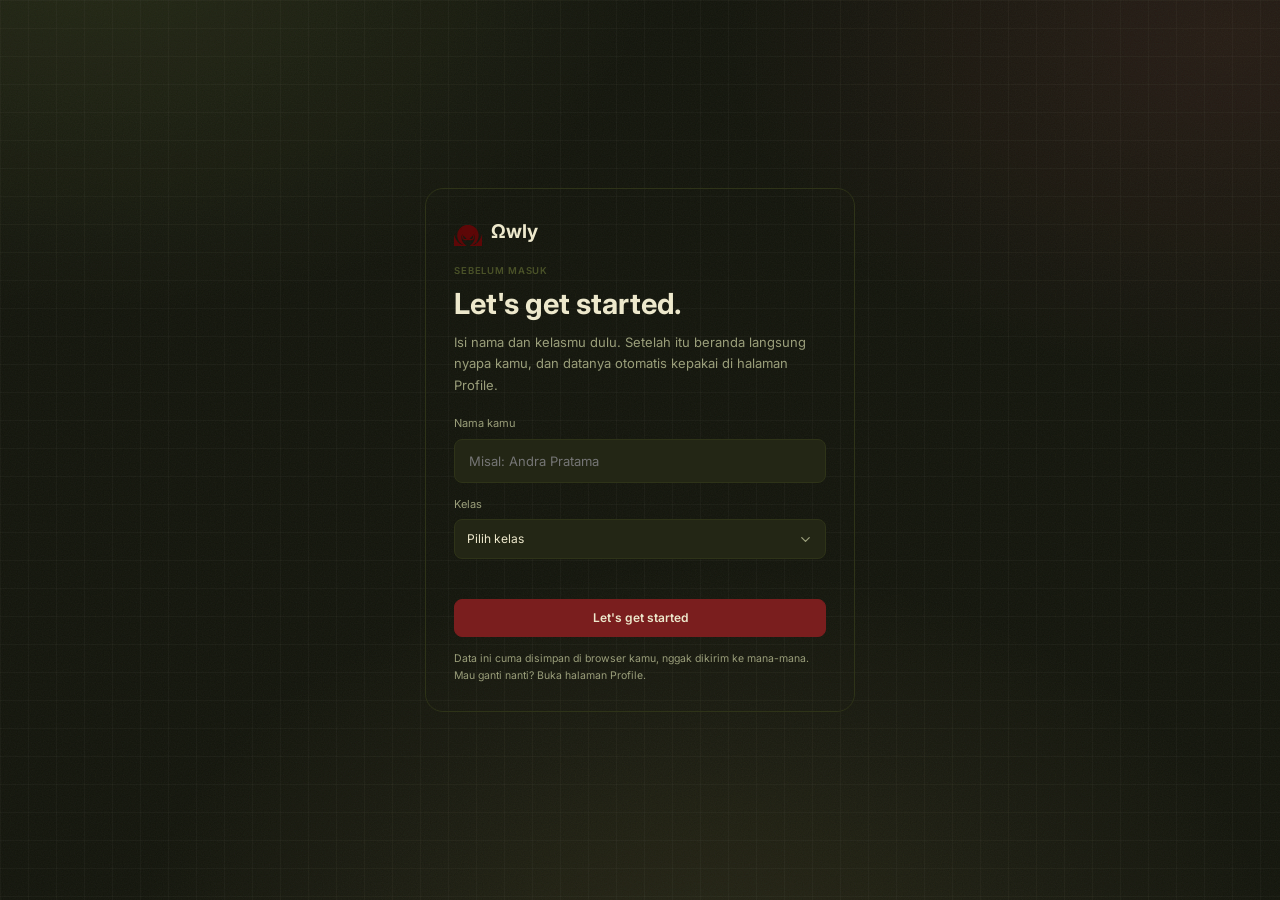
==== commit 4f2e2c2b: "Put the question before the number grid on small screens" ====
--- a/index.html
+++ b/index.html
@@ -3,7 +3,7 @@
 <head>
   <meta charset="UTF-8">
   <meta name="viewport" content="width=device-width, initial-scale=1">
-  <script src="gate.js?v=20261111e"></script>
+  <script src="gate.js?v=20261111f"></script>
   <title>Beranda · Ωwly</title>
 
   <!-- Font Inter (400, 500, 600, 700) dari Google Fonts -->
@@ -11,7 +11,7 @@
   <link rel="preconnect" href="https://fonts.gstatic.com" crossorigin>
   <link href="https://fonts.googleapis.com/css2?family=Inter:wght@400;500;600;700&display=swap" rel="stylesheet">
 
-  <link rel="stylesheet" href="style.css?v=20261111e">
+  <link rel="stylesheet" href="style.css?v=20261111f">
 
 </head>
 <body>
@@ -347,13 +347,13 @@
   </div>
 </div>
 
-<script src="soal.js?v=20261111e"></script>
-<script src="materi.js?v=20261111e"></script>
-<script src="progress.js?v=20261111e"></script>
-<script src="script.js?v=20261111e"></script>
-<script src="jadwal.js?v=20261111e"></script>
-<script src="quotes.js?v=20261111e"></script>
-<script src="tka.js?v=20261111e"></script>
-<script src="bahasa.js?v=20261111e"></script>
+<script src="soal.js?v=20261111f"></script>
+<script src="materi.js?v=20261111f"></script>
+<script src="progress.js?v=20261111f"></script>
+<script src="script.js?v=20261111f"></script>
+<script src="jadwal.js?v=20261111f"></script>
+<script src="quotes.js?v=20261111f"></script>
+<script src="tka.js?v=20261111f"></script>
+<script src="bahasa.js?v=20261111f"></script>
 </body>
 </html>
--- a/style.css
+++ b/style.css
@@ -1984,8 +1984,9 @@
 
 @media (max-width: 900px) {
   .tka { grid-template-columns: 1fr; }
-  .tka__nav { position: static; order: -1; }
+  .tka__nav { position: static; }
   .tka__grid { grid-template-columns: repeat(10, minmax(0, 1fr)); }
+  .tka__kumpul { display: none; }
   .tka-bar { flex-wrap: wrap; gap: 10px; }
   .tka-bar__mid { order: 3; width: 100%; margin-right: 0; }
 }
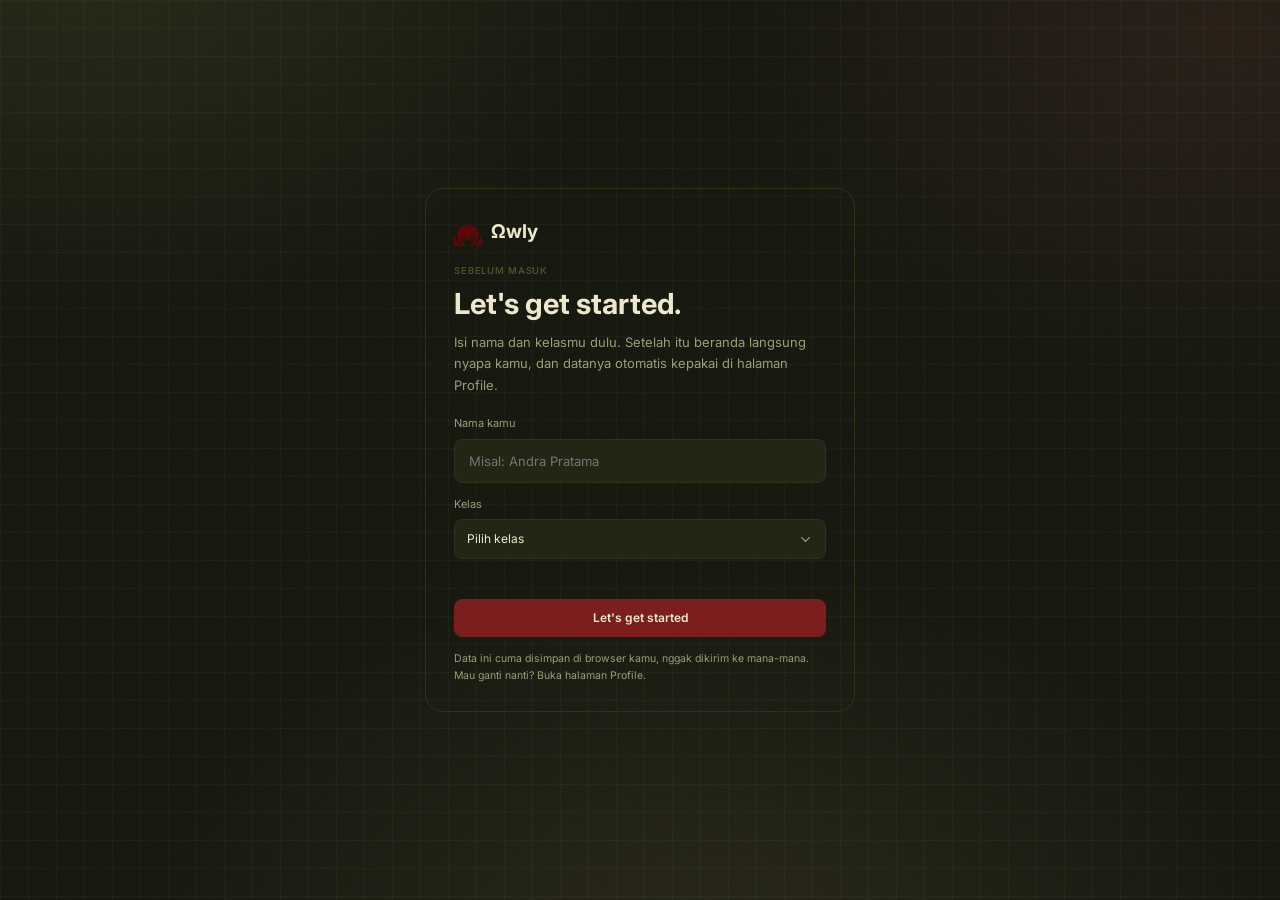
==== commit 36f8bbb0: "Give the math story problems a 5 to 8 sentence build-up" ====
--- a/index.html
+++ b/index.html
@@ -3,7 +3,7 @@
 <head>
   <meta charset="UTF-8">
   <meta name="viewport" content="width=device-width, initial-scale=1">
-  <script src="gate.js?v=20261111f"></script>
+  <script src="gate.js?v=20261111g"></script>
   <title>Beranda · Ωwly</title>
 
   <!-- Font Inter (400, 500, 600, 700) dari Google Fonts -->
@@ -11,7 +11,7 @@
   <link rel="preconnect" href="https://fonts.gstatic.com" crossorigin>
   <link href="https://fonts.googleapis.com/css2?family=Inter:wght@400;500;600;700&display=swap" rel="stylesheet">
 
-  <link rel="stylesheet" href="style.css?v=20261111f">
+  <link rel="stylesheet" href="style.css?v=20261111g">
 
 </head>
 <body>
@@ -347,13 +347,13 @@
   </div>
 </div>
 
-<script src="soal.js?v=20261111f"></script>
-<script src="materi.js?v=20261111f"></script>
-<script src="progress.js?v=20261111f"></script>
-<script src="script.js?v=20261111f"></script>
-<script src="jadwal.js?v=20261111f"></script>
-<script src="quotes.js?v=20261111f"></script>
-<script src="tka.js?v=20261111f"></script>
-<script src="bahasa.js?v=20261111f"></script>
+<script src="soal.js?v=20261111g"></script>
+<script src="materi.js?v=20261111g"></script>
+<script src="progress.js?v=20261111g"></script>
+<script src="script.js?v=20261111g"></script>
+<script src="jadwal.js?v=20261111g"></script>
+<script src="quotes.js?v=20261111g"></script>
+<script src="tka.js?v=20261111g"></script>
+<script src="bahasa.js?v=20261111g"></script>
 </body>
 </html>
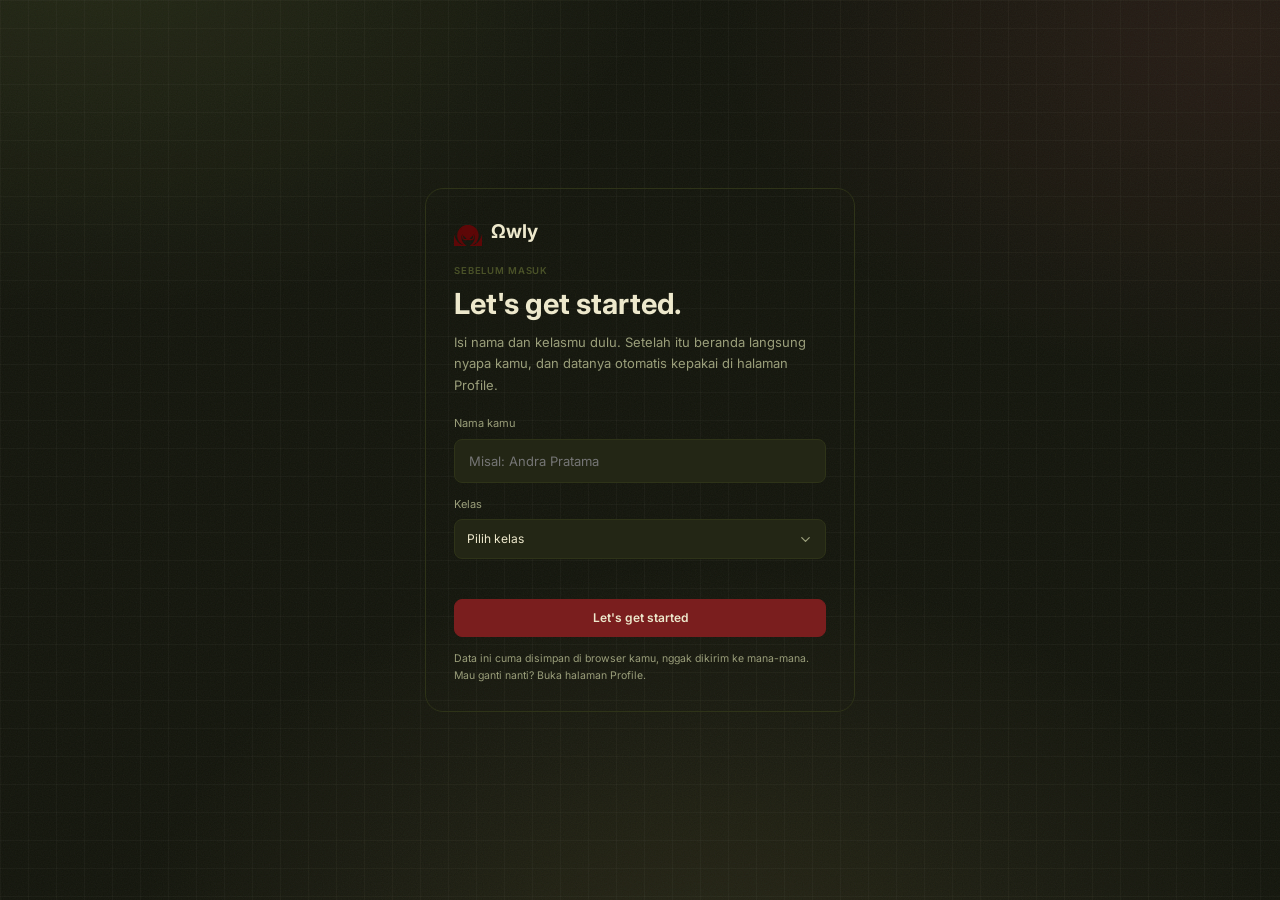
==== commit 6be91175: "Trade the fluted-glass sidebar for the page's paper grain The ribbed glass read as a separate surfac" ====
--- a/index.html
+++ b/index.html
@@ -3,15 +3,16 @@
 <head>
   <meta charset="UTF-8">
   <meta name="viewport" content="width=device-width, initial-scale=1">
-  <script src="gate.js?v=20261111g"></script>
+  <script src="gate.js?v=20261114h"></script>
   <title>Beranda · Ωwly</title>
+  <link rel="icon" type="image/svg+xml" href="logo.svg">
 
   <!-- Font Inter (400, 500, 600, 700) dari Google Fonts -->
   <link rel="preconnect" href="https://fonts.googleapis.com">
   <link rel="preconnect" href="https://fonts.gstatic.com" crossorigin>
   <link href="https://fonts.googleapis.com/css2?family=Inter:wght@400;500;600;700&display=swap" rel="stylesheet">
 
-  <link rel="stylesheet" href="style.css?v=20261111g">
+  <link rel="stylesheet" href="style.css?v=20261114l">
 
 </head>
 <body>
@@ -347,13 +348,14 @@
   </div>
 </div>
 
-<script src="soal.js?v=20261111g"></script>
-<script src="materi.js?v=20261111g"></script>
-<script src="progress.js?v=20261111g"></script>
-<script src="script.js?v=20261111g"></script>
-<script src="jadwal.js?v=20261111g"></script>
-<script src="quotes.js?v=20261111g"></script>
-<script src="tka.js?v=20261111g"></script>
-<script src="bahasa.js?v=20261111g"></script>
+<script src="soal.js?v=20261114h"></script>
+<script src="materi.js?v=20261114h"></script>
+<script src="progress.js?v=20261114h"></script>
+<script src="script.js?v=20261114h"></script>
+<script src="jadwal.js?v=20261114h"></script>
+<script src="quotes.js?v=20261114h"></script>
+<script src="tka.js?v=20261114h"></script>
+<script src="cari.js?v=20261114h"></script>
+<script src="bahasa.js?v=20261114h"></script>
 </body>
 </html>
--- a/style.css
+++ b/style.css
@@ -32,6 +32,9 @@
 
   /* Ungu */
   --purple:    #9B7FC7;
+
+  /* Butiran kertas: dipakai latar halaman, sidebar, dan bilah menu */
+  --grain: url("data:image/svg+xml,%3Csvg xmlns='http://www.w3.org/2000/svg' width='160' height='160'%3E%3Cfilter id='n'%3E%3CfeTurbulence type='fractalNoise' baseFrequency='.85' numOctaves='3'/%3E%3C/filter%3E%3Crect width='160' height='160' filter='url(%23n)' opacity='.05'/%3E%3C/svg%3E");
 
   --font: "Inter", system-ui, -apple-system, "Segoe UI", sans-serif;
   --sidebar-w: 216px;
@@ -91,18 +94,23 @@
 /* ---------- Sidebar ---------- */
 .sidebar {
   width: var(--sidebar-w); flex: none;
-  background: var(--surface-1); border-right: 1px solid var(--border);
+  /* Kembali ke butiran kertas yang sama dengan latar halaman */
+  background-color: var(--surface-1);
+  background-image: var(--grain);
+  background-size: 160px 160px;
+  border-right: 1px solid var(--border);
   padding: 28px 18px 24px;
   display: flex; flex-direction: column; gap: 30px;
   position: sticky; top: 0; height: 100vh; overflow-y: auto;
 }
+
 .sidebar__spacer { flex: 1; min-height: 1px; }
 
 .app-id { display: flex; align-items: center; gap: 9px; padding-left: 8px; }
 .app-id__logo { width: 29px; height: 27px; object-fit: contain; }
 .app-id__name { font-size: 20px; font-weight: 700; }
 
-.level { background: var(--surface-2); border-radius: 10px; padding: 13px; display: flex; flex-direction: column; gap: 9px; }
+.level { background-color: var(--surface-2); background-image: var(--grain); background-size: 160px 160px; border-radius: 10px; padding: 13px; display: flex; flex-direction: column; gap: 9px; }
 .level__row { display: flex; justify-content: space-between; align-items: center; font-size: 13px; font-weight: 600; }
 
 .menu { display: flex; flex-direction: column; gap: 6px; }
@@ -119,7 +127,8 @@
 .menu__dot { width: 5px; height: 5px; border-radius: 50%; background: var(--text); margin-left: 2px; }
 
 .reminder {
-  background: var(--surface-2); border: 1px solid var(--border-2); border-radius: 16px;
+  background-color: var(--surface-2); background-image: var(--grain); background-size: 160px 160px;
+  border: 1px solid var(--border-2); border-radius: 16px;
   padding: 16px; display: flex; flex-direction: column; gap: 12px;
 }
 .reminder__icon { width: 27px; height: 27px; color: var(--olive); }
@@ -132,7 +141,8 @@
 /* ---------- Bilah atas ---------- */
 .topbar {
   height: 84px; padding: 0 32px;
-  background: var(--surface-1); border-bottom: 1px solid var(--border);
+  background-color: var(--surface-1); background-image: var(--grain); background-size: 160px 160px;
+  border-bottom: 1px solid var(--border);
   display: flex; align-items: center; justify-content: space-between; gap: 16px;
   position: sticky; top: 0; z-index: 5;
 }
@@ -171,7 +181,8 @@
 .user-menu {
   position: absolute; top: calc(100% + 10px); right: 0; z-index: 30;
   min-width: 186px; padding: 6px; display: none; flex-direction: column; gap: 2px;
-  background: var(--surface-1); border: 1px solid var(--border); border-radius: 14px;
+  background-color: var(--surface-1); background-image: var(--grain); background-size: 160px 160px;
+  border: 1px solid var(--border); border-radius: 14px;
   box-shadow: 0 16px 34px rgba(0, 0, 0, .45);
 }
 .user-menu.is-open { display: flex; }
@@ -522,6 +533,68 @@
 .field-search .icon { width: 16px; height: 16px; color: var(--olive); }
 .field-search input { flex: 1; min-width: 0; background: none; border: 0; outline: 0; color: var(--text); font: inherit; font-size: 12px; }
 .field-search input::placeholder { color: var(--olive-dim); }
+
+/* ---------- Pencarian materi: bilah atas + halaman hasil ---------- */
+.cari-bilah {
+  width: 208px; height: 40px; padding: 0 12px; border-radius: 10px; min-width: 0;
+  background: var(--surface-2); border: 1px solid var(--border);
+  display: flex; align-items: center; gap: 8px;
+  transition: border-color .15s;
+}
+.cari-bilah:focus-within { border-color: var(--olive); }
+.cari-bilah .icon { width: 16px; height: 16px; color: var(--olive); }
+.cari-bilah input { flex: 1; min-width: 0; background: none; border: 0; outline: 0; color: var(--text); font: inherit; font-size: 12px; }
+.cari-bilah input::placeholder { color: var(--olive-dim); }
+.cari-bilah input::-webkit-search-cancel-button { -webkit-appearance: none; appearance: none; }
+
+.cari-head { display: flex; flex-direction: column; gap: 9px; }
+.cari-head h1 { font-size: 26px; font-weight: 700; }
+.cari-head__sub { display: flex; align-items: center; gap: 6px; flex-wrap: wrap; font-size: 13px; color: var(--muted); }
+.cari-head__q { color: var(--gold); font-weight: 600; }
+
+.cari-hasil { display: flex; flex-direction: column; gap: 10px; }
+.cari-item {
+  display: flex; flex-direction: column; gap: 7px;
+  padding: 15px 16px; border-radius: 12px;
+  background: var(--surface-1); border: 1px solid var(--border);
+  transition: border-color .15s, background .15s;
+}
+.cari-item:hover { background: var(--surface-2); border-color: var(--olive); }
+.cari-item__kepala {
+  display: flex; align-items: center; gap: 7px; flex-wrap: wrap;
+  font-size: 10px; font-weight: 600; letter-spacing: .05em; text-transform: uppercase; color: var(--olive);
+}
+.cari-item__bab { color: var(--muted); }
+.cari-item__dot { color: var(--border-2); }
+.cari-item__label { margin-left: auto; color: var(--olive-dim); letter-spacing: .04em; }
+.cari-item__judul { font-size: 15px; font-weight: 600; }
+.cari-item__snip { font-size: 12.5px; line-height: 1.6; color: var(--muted); }
+
+.cari-mark { background: rgba(201, 180, 106, .22); color: var(--text); border-radius: 3px; padding: 0 2px; }
+.cari-lompat { animation: cariSorot 2.4s ease-out both; }
+@keyframes cariSorot {
+  0%, 45% { background: rgba(201, 180, 106, .55); box-shadow: 0 0 0 4px rgba(201, 180, 106, .16); }
+  100% { background: rgba(201, 180, 106, .22); box-shadow: 0 0 0 0 rgba(201, 180, 106, 0); }
+}
+@media (prefers-reduced-motion: reduce) { .cari-lompat { animation: none; } }
+
+.cari-kosong {
+  padding: 26px 18px; border-radius: 12px; border: 1px dashed var(--border);
+  color: var(--muted); font-size: 13px; text-align: center;
+}
+
+@media (max-width: 1180px) { .cari-bilah { width: 176px; } }
+@media (max-width: 900px)  { .cari-bilah { width: 186px; } }
+@media (max-width: 680px) {
+  /* bilah cari ikut menyusut agar tidak mendorong avatar keluar layar */
+  .topbar { gap: 10px; }
+  .topbar__actions { flex: 1; min-width: 0; justify-content: flex-end; gap: 10px; }
+  .crumbs { flex: 0 1 auto; min-width: 0; overflow: hidden; white-space: nowrap; text-overflow: ellipsis; }
+  .user > .icon { display: none; }
+  .cari-bilah { flex: 1 1 auto; width: auto; min-width: 0; padding: 0 10px; }
+  /* bilah terlalu sempit untuk placeholder: sisakan ikon kaca pembesar saja */
+  .cari-bilah input::placeholder { color: transparent; }
+}
 
 .select, .input {
   width: 100%; height: 40px; padding: 0 12px; border-radius: 8px; border: 1px solid var(--border);
@@ -2019,3 +2092,101 @@
 .tka__pilihbulat.is-pilih i { background: var(--gold); }
 .tka__hint { font-size: 11px; color: var(--muted); }
 .tka__opts--multi .tka__opt b { color: var(--gold); }
+
+/* =========================================================
+   Naskah soal TKA sekolah (latihan.html + naskah.html)
+   ========================================================= */
+.naskah-intro { margin: 0 0 12px; max-width: 68ch; font-size: 12.5px; line-height: 1.65; color: var(--muted); }
+
+.naskah-grid { display: grid; grid-template-columns: repeat(2, minmax(0, 1fr)); gap: 12px; }
+.naskah-card { display: flex; flex-direction: column; gap: 6px; padding: 16px; background: var(--surface-1); border: 1px solid var(--border); border-radius: 14px; color: var(--text); transition: border-color .15s ease; }
+.naskah-card:hover { border-color: var(--olive); }
+.naskah-card__tag { font-size: 9.5px; font-weight: 600; letter-spacing: .09em; color: var(--olive); }
+.naskah-card b { font-size: 14px; font-weight: 600; line-height: 1.35; }
+.naskah-card small { font-size: 11.5px; color: var(--muted); }
+.naskah-card__go { margin-top: 6px; display: inline-flex; align-items: center; gap: 6px; font-size: 11px; font-weight: 600; color: var(--olive); }
+.naskah-card__go .icon { width: 13px; height: 13px; }
+@media (max-width: 760px) { .naskah-grid { grid-template-columns: 1fr; } }
+
+/* --- halaman naskah --- */
+.naskah-head { display: flex; flex-direction: column; gap: 8px; }
+.naskah-head .link { align-self: flex-start; margin-bottom: 2px; }
+.naskah-head h1 { font-size: clamp(21px, 2.6vw, 28px); font-weight: 700; line-height: 1.25; letter-spacing: -.01em; }
+.naskah-meta { display: flex; flex-wrap: wrap; gap: 6px; font-size: 12px; color: var(--olive); }
+.naskah-meta i { font-style: normal; color: var(--olive-dim); }
+.naskah-info { margin-top: 4px; max-width: 82ch; padding: 12px 14px; background: var(--surface-1); border: 1px solid var(--border); border-left: 3px solid var(--olive-dim); border-radius: 10px; font-size: 12px; line-height: 1.65; color: var(--muted); }
+.naskah-info b { display: block; margin-bottom: 2px; font-size: 12px; color: var(--text); }
+.naskah-info p { margin: 0; }
+
+.naskah-bar { display: flex; flex-wrap: wrap; align-items: center; justify-content: space-between; gap: 12px; padding: 12px 16px; background: var(--surface-1); border: 1px solid var(--border); border-radius: 12px; }
+.naskah-bar__skor { display: flex; flex-direction: column; gap: 2px; min-height: 18px; }
+.naskah-bar__skor b { font-size: 13px; color: var(--gold); }
+.naskah-bar__skor span { font-size: 11.5px; color: var(--muted); }
+.naskah-bar__aksi { display: flex; flex-wrap: wrap; gap: 8px; }
+.naskah-bar .btn-act { font: inherit; cursor: pointer; }
+
+.naskah-list { display: flex; flex-direction: column; gap: 14px; }
+.nk { padding: 18px; background: var(--surface-1); border: 1px solid var(--border); border-radius: 14px; }
+.nk.is-benar { border-color: var(--olive); }
+.nk.is-salah { border-color: var(--red); }
+.nk__kepala { display: flex; flex-wrap: wrap; align-items: center; gap: 8px; margin-bottom: 10px; }
+.nk__nomor { padding: 4px 8px; font-size: 10px; font-weight: 700; letter-spacing: .08em; text-transform: uppercase; color: var(--gold); background: var(--surface-2); border: 1px solid var(--border-2); border-radius: 6px; }
+.nk__jenis { font-size: 10px; color: var(--olive); }
+.nk__tambahan { padding: 3px 6px; font-size: 9px; letter-spacing: .06em; text-transform: uppercase; color: var(--muted); border: 1px dashed var(--border-2); border-radius: 5px; }
+
+.nk__stimulus { overflow-x: auto; font-size: 13px; line-height: 1.7; }
+.nk__stimulus p { margin: 0 0 10px; }
+.nk__stimulus ul { margin: 0 0 10px 18px; padding: 0; }
+.nk__stimulus li { margin-bottom: 4px; }
+.nk__stimulus table { width: 100%; min-width: 320px; margin: 8px 0 12px; border-collapse: collapse; font-size: 12.5px; }
+.nk__stimulus th, .nk__stimulus td { padding: 7px 10px; text-align: left; border: 1px solid var(--border-2); }
+.nk__stimulus th { font-size: 10px; font-weight: 600; letter-spacing: .06em; text-transform: uppercase; color: var(--olive); background: var(--surface-2); }
+
+.nk__pertanyaan { margin: 12px 0; font-size: 13.5px; font-weight: 600; line-height: 1.6; }
+
+.nk__opsi { display: flex; flex-direction: column; gap: 8px; }
+.nk__opt { display: flex; align-items: flex-start; gap: 10px; padding: 10px 12px; font-size: 12.5px; line-height: 1.55; background: var(--surface-2); border: 1px solid var(--border); border-radius: 10px; cursor: pointer; }
+.nk__opt:hover { border-color: var(--olive); }
+.nk__opt input, .nk__tabel input { appearance: none; -webkit-appearance: none; flex: 0 0 auto; width: 16px; height: 16px; margin: 1px 0 0; background: transparent; border: 1px solid var(--border-2); border-radius: 50%; }
+.nk__opt input[type="checkbox"] { border-radius: 4px; }
+.nk__opt input:checked, .nk__tabel input:checked { border-color: var(--gold); box-shadow: inset 0 0 0 3px var(--surface-1); background: var(--gold); }
+.nk__letter { min-width: 14px; font-size: 11px; font-weight: 700; color: var(--olive); }
+.nk__opt.is-benar { background: #1F2A14; border-color: var(--olive); }
+.nk__opt.is-salah { background: #2A1414; border-color: var(--red); }
+.nk__opt.is-kunci .nk__letter::after { content: " ✓"; color: var(--olive); }
+
+.nk__tabelwrap { overflow-x: auto; }
+.nk__tabel { width: 100%; min-width: 360px; border-collapse: collapse; font-size: 12.5px; }
+.nk__tabel th, .nk__tabel td { padding: 10px; text-align: left; vertical-align: middle; border-bottom: 1px solid var(--border); }
+.nk__tabel thead th { font-size: 9.5px; font-weight: 600; letter-spacing: .08em; text-transform: uppercase; color: var(--olive-dim); border-bottom: 1px solid var(--border-2); }
+.nk__tabel thead th:not(:first-child), .nk__tabel tbody td:not(:first-child) { width: 108px; text-align: center; }
+.nk__tabel tbody tr:last-child td { border-bottom: 0; }
+.nk__tabel input { width: 18px; height: 18px; margin: 0; vertical-align: middle; }
+.nk__tabel td.is-kunci { background: rgba(201, 180, 106, .1); }
+.nk__tabel td.is-benar { background: rgba(107, 122, 58, .22); }
+.nk__tabel td.is-salah { background: rgba(122, 30, 30, .28); }
+
+.nk__hasil { display: flex; flex-direction: column; gap: 4px; margin-top: 12px; padding: 12px 14px; font-size: 12px; line-height: 1.65; border-radius: 10px; }
+.nk__hasil[hidden] { display: none; }
+.nk__hasil b { font-size: 12.5px; }
+.nk__hasil.is-ok { background: #1F2A14; border: 1px solid var(--olive-dim); }
+.nk__hasil.is-no { background: #2A1414; border: 1px solid #5C1515; }
+.nk__kunci { font-size: 11.5px; color: var(--gold); }
+.nk__hasil p { margin: 2px 0 0; color: var(--muted); }
+.nk, .naskah-head { scroll-margin-top: 96px; }
+
+/* Navigasi satu soal per halaman (naskah.html) */
+.nk[hidden] { display: none; }
+.naskah-nav { position: sticky; bottom: 12px; z-index: 4; display: flex; flex-direction: column; gap: 8px; padding: 12px 14px; background: var(--surface-1); border: 1px solid var(--border); border-radius: 12px; box-shadow: 0 10px 26px rgba(0, 0, 0, .38); }
+.naskah-nav__pos { margin: 0; font-size: 11px; letter-spacing: .02em; color: var(--olive); }
+.naskah-nav__btns { display: flex; gap: 8px; }
+.naskah-nav__btns .btn-act { flex: 1 1 0; justify-content: center; font: inherit; cursor: pointer; }
+.naskah-nav__btns [data-naskah-periksa] { flex: 1.5 1 0; }
+.naskah-nav__btns .btn-act[disabled] { opacity: .42; cursor: default; }
+.naskah-nav__btns .btn-act[disabled]:hover { border-color: var(--border); }
+@media (max-width: 520px) { .naskah-nav__btns { flex-wrap: wrap; } .naskah-nav__btns .btn-act { flex: 1 1 45%; } .naskah-nav__btns [data-naskah-periksa] { flex: 1 1 100%; } }
+
+/* Kontras tinggi: matikan butiran agar teks tetap jelas */
+@media (prefers-contrast: more) {
+  .sidebar, .topbar, .level, .reminder { background-image: none; }
+}
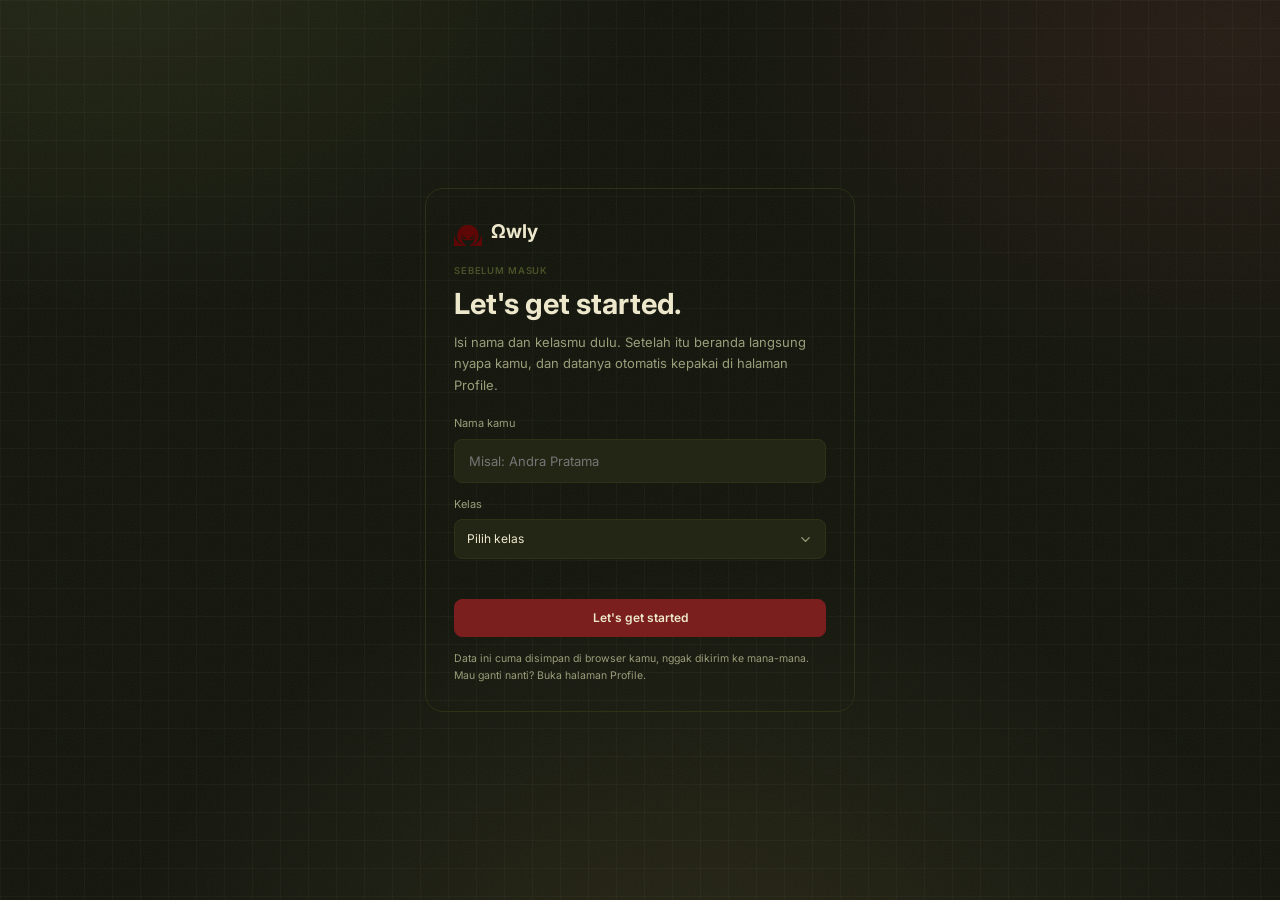
==== commit e93d4a60: "Run the simulation as two subject papers and unify every card Simulasi TKA now starts either Bahasa " ====
--- a/index.html
+++ b/index.html
@@ -12,7 +12,7 @@
   <link rel="preconnect" href="https://fonts.gstatic.com" crossorigin>
   <link href="https://fonts.googleapis.com/css2?family=Inter:wght@400;500;600;700&display=swap" rel="stylesheet">
 
-  <link rel="stylesheet" href="style.css?v=20261114l">
+  <link rel="stylesheet" href="style.css?v=20261114w">
 
 </head>
 <body>
--- a/style.css
+++ b/style.css
@@ -33,8 +33,9 @@
   /* Ungu */
   --purple:    #9B7FC7;
 
-  /* Butiran kertas: dipakai latar halaman, sidebar, dan bilah menu */
-  --grain: url("data:image/svg+xml,%3Csvg xmlns='http://www.w3.org/2000/svg' width='160' height='160'%3E%3Cfilter id='n'%3E%3CfeTurbulence type='fractalNoise' baseFrequency='.85' numOctaves='3'/%3E%3C/filter%3E%3Crect width='160' height='160' filter='url(%23n)' opacity='.05'/%3E%3C/svg%3E");
+  /* Grid titik untuk sidebar, seirama dengan grid latar halaman */
+  --dots: radial-gradient(rgba(237, 232, 204, .10) 1px, rgba(237, 232, 204, 0) 1.5px);
+  --dots-size: 22px 22px;
 
   --font: "Inter", system-ui, -apple-system, "Segoe UI", sans-serif;
   --sidebar-w: 216px;
@@ -94,11 +95,17 @@
 /* ---------- Sidebar ---------- */
 .sidebar {
   width: var(--sidebar-w); flex: none;
-  /* Kembali ke butiran kertas yang sama dengan latar halaman */
-  background-color: var(--surface-1);
-  background-image: var(--grain);
-  background-size: 160px 160px;
-  border-right: 1px solid var(--border);
+  /* Kaca tembus pandang: titik tipis + aksen merah di tepi atas dan bawah */
+  background-color: rgba(28, 31, 16, .62);
+  background-image:
+    radial-gradient(120% 62% at 108% -12%, rgba(122, 30, 30, .52), rgba(122, 30, 30, 0) 62%),
+    radial-gradient(110% 56% at -10% 112%, rgba(122, 30, 30, .30), rgba(122, 30, 30, 0) 64%),
+    var(--dots);
+  background-size: auto, auto, var(--dots-size);
+  border-right: 1px solid rgba(122, 30, 30, .55);
+  box-shadow: inset -1px 0 0 rgba(237, 232, 204, .05);
+  backdrop-filter: blur(12px) saturate(120%);
+  -webkit-backdrop-filter: blur(12px) saturate(120%);
   padding: 28px 18px 24px;
   display: flex; flex-direction: column; gap: 30px;
   position: sticky; top: 0; height: 100vh; overflow-y: auto;
@@ -110,7 +117,7 @@
 .app-id__logo { width: 29px; height: 27px; object-fit: contain; }
 .app-id__name { font-size: 20px; font-weight: 700; }
 
-.level { background-color: var(--surface-2); background-image: var(--grain); background-size: 160px 160px; border-radius: 10px; padding: 13px; display: flex; flex-direction: column; gap: 9px; }
+.level { background: var(--surface-2); border-radius: 10px; padding: 13px; display: flex; flex-direction: column; gap: 9px; }
 .level__row { display: flex; justify-content: space-between; align-items: center; font-size: 13px; font-weight: 600; }
 
 .menu { display: flex; flex-direction: column; gap: 6px; }
@@ -122,12 +129,12 @@
 }
 .menu__item .icon { color: var(--olive); }
 .menu__item:hover { background: var(--surface-2); color: var(--text); }
-.menu__item.is-active { background: var(--red); color: var(--text); font-weight: 600; }
+.menu__item.is-active { background: var(--red); color: var(--text); font-weight: 600; box-shadow: 0 0 24px -8px rgba(122, 30, 30, .85); }
 .menu__item.is-active .icon { color: var(--text); }
 .menu__dot { width: 5px; height: 5px; border-radius: 50%; background: var(--text); margin-left: 2px; }
 
 .reminder {
-  background-color: var(--surface-2); background-image: var(--grain); background-size: 160px 160px;
+  background: var(--surface-2);
   border: 1px solid var(--border-2); border-radius: 16px;
   padding: 16px; display: flex; flex-direction: column; gap: 12px;
 }
@@ -141,8 +148,15 @@
 /* ---------- Bilah atas ---------- */
 .topbar {
   height: 84px; padding: 0 32px;
-  background-color: var(--surface-1); background-image: var(--grain); background-size: 160px 160px;
-  border-bottom: 1px solid var(--border);
+  /* Sama seperti sidebar: tembus pandang, grid titik, aksen merah */
+  background-color: rgba(28, 31, 16, .62);
+  background-image:
+    radial-gradient(80% 190% at 100% 0%, rgba(122, 30, 30, .45), rgba(122, 30, 30, 0) 64%),
+    var(--dots);
+  background-size: auto, var(--dots-size);
+  border-bottom: 1px solid rgba(122, 30, 30, .45);
+  backdrop-filter: blur(12px) saturate(120%);
+  -webkit-backdrop-filter: blur(12px) saturate(120%);
   display: flex; align-items: center; justify-content: space-between; gap: 16px;
   position: sticky; top: 0; z-index: 5;
 }
@@ -181,9 +195,13 @@
 .user-menu {
   position: absolute; top: calc(100% + 10px); right: 0; z-index: 30;
   min-width: 186px; padding: 6px; display: none; flex-direction: column; gap: 2px;
-  background-color: var(--surface-1); background-image: var(--grain); background-size: 160px 160px;
-  border: 1px solid var(--border); border-radius: 14px;
+  background-color: rgba(28, 31, 16, .82);
+  background-image: var(--dots);
+  background-size: var(--dots-size);
+  border: 1px solid rgba(122, 30, 30, .35); border-radius: 14px;
   box-shadow: 0 16px 34px rgba(0, 0, 0, .45);
+  backdrop-filter: blur(12px) saturate(120%);
+  -webkit-backdrop-filter: blur(12px) saturate(120%);
 }
 .user-menu.is-open { display: flex; }
 .user-menu a {
@@ -252,7 +270,7 @@
 
 /* ---------- Kartu "Lanjutkan belajar" ---------- */
 .resume {
-  background: var(--red); border-radius: 20px; padding: 24px; min-height: 234px;
+  background: var(--red); border: 1px solid #A2463E; border-radius: 20px; padding: 24px; min-height: 234px;
   display: flex; align-items: center; gap: 12px;
 }
 .resume__text { flex: 1; min-width: 0; display: flex; flex-direction: column; gap: 13px; }
@@ -821,7 +839,7 @@
 /* =========================================================
    LATIHAN SOAL
    ========================================================= */
-.rec-banner { background: var(--red); border-radius: 20px; padding: 24px; display: flex; align-items: center; gap: 26px; min-height: 144px; }
+.rec-banner { background: var(--red); border: 1px solid #A2463E; border-radius: 20px; padding: 24px; display: flex; align-items: center; gap: 26px; min-height: 144px; }
 .rec-banner__icon { width: 76px; height: 76px; border-radius: 18px; background: #8c302a; display: grid; place-items: center; flex: none; color: var(--text); }
 .rec-banner__icon .icon { width: 38px; height: 38px; stroke-width: 1.5; }
 .rec-banner__text { flex: 1; min-width: 0; display: flex; flex-direction: column; gap: 7px; }
@@ -2186,7 +2204,83 @@
 .naskah-nav__btns .btn-act[disabled]:hover { border-color: var(--border); }
 @media (max-width: 520px) { .naskah-nav__btns { flex-wrap: wrap; } .naskah-nav__btns .btn-act { flex: 1 1 45%; } .naskah-nav__btns [data-naskah-periksa] { flex: 1 1 100%; } }
 
-/* Kontras tinggi: matikan butiran agar teks tetap jelas */
+/* ---------- Semua kartu: kaca bertitik seperti kartu beranda ---------- */
+.subject,
+.chapter,
+.naskah-card,
+.panel,
+.practice,
+.stat,
+.box,
+.exlist,
+.hist,
+.form-card,
+.qlist,
+.preview__card,
+.form-box,
+.link-card,
+.board,
+.next-card,
+.today-card,
+.chart-card,
+.subj-card,
+.target-card,
+.badges,
+.lesson,
+.toc,
+.mode,
+.lab,
+.collection,
+.quiz__card,
+.tka__card,
+.tka__pick,
+.id-card,
+.streak-card,
+.tip-card,
+.summary-card,
+.goal,
+.complete,
+.advice,
+.week-summary,
+.cari-item {
+  background-color: rgba(28, 31, 16, .66);
+  background-image:
+    radial-gradient(95% 130% at 106% -12%, rgba(122, 30, 30, .34), rgba(122, 30, 30, 0) 62%),
+    var(--dots);
+  background-size: auto, var(--dots-size);
+  border-color: rgba(122, 30, 30, .34);
+  box-shadow: inset 0 1px 0 rgba(237, 232, 204, .04);
+  backdrop-filter: blur(12px) saturate(120%);
+  -webkit-backdrop-filter: blur(12px) saturate(120%);
+}
+/* Kepala bab ikut tembus pandang, bukan blok padat */
+.chapter__head { background-color: rgba(35, 38, 21, .58); background-image: none; }
+.subject:hover { border-color: var(--c); box-shadow: inset 0 1px 0 rgba(237, 232, 204, .05), 0 16px 30px rgba(0, 0, 0, .35); }
+
+/* Tanpa backdrop-filter: naikkan kepekatan supaya teks tetap terbaca */
+@supports not ((backdrop-filter: blur(4px)) or (-webkit-backdrop-filter: blur(4px))) {
+  .sidebar, .topbar { background-color: rgba(28, 31, 16, .93); }
+  .user-menu { background-color: var(--surface-1); }
+  .subject, .chapter, .naskah-card, .panel, .practice, .stat, .box, .exlist, .hist,
+  .form-card, .qlist, .preview__card, .form-box, .link-card, .board, .next-card,
+  .today-card, .chart-card, .subj-card, .target-card, .badges, .lesson, .toc,
+  .mode, .lab, .collection, .quiz__card, .tka__card, .tka__pick, .id-card,
+  .streak-card, .tip-card, .summary-card, .goal, .complete, .advice,
+  .week-summary, .cari-item { background-color: var(--surface-1); }
+}
+
+/* Kontras tinggi: matikan tekstur dan transparansi */
 @media (prefers-contrast: more) {
-  .sidebar, .topbar, .level, .reminder { background-image: none; }
-}
+  .sidebar, .topbar { background-image: none; background-color: var(--surface-1); backdrop-filter: none; -webkit-backdrop-filter: none; }
+  .user-menu { background: var(--surface-1); }
+  .subject, .chapter, .naskah-card, .panel, .practice, .stat, .box, .exlist, .hist,
+  .form-card, .qlist, .preview__card, .form-box, .link-card, .board, .next-card,
+  .today-card, .chart-card, .subj-card, .target-card, .badges, .lesson, .toc,
+  .mode, .lab, .collection, .quiz__card, .tka__card, .tka__pick, .id-card,
+  .streak-card, .tip-card, .summary-card, .goal, .complete, .advice,
+  .week-summary, .cari-item {
+    background-image: none; background-color: var(--surface-1);
+    backdrop-filter: none; -webkit-backdrop-filter: none;
+  }
+  .chapter__head { background-color: var(--surface-2); }
+}
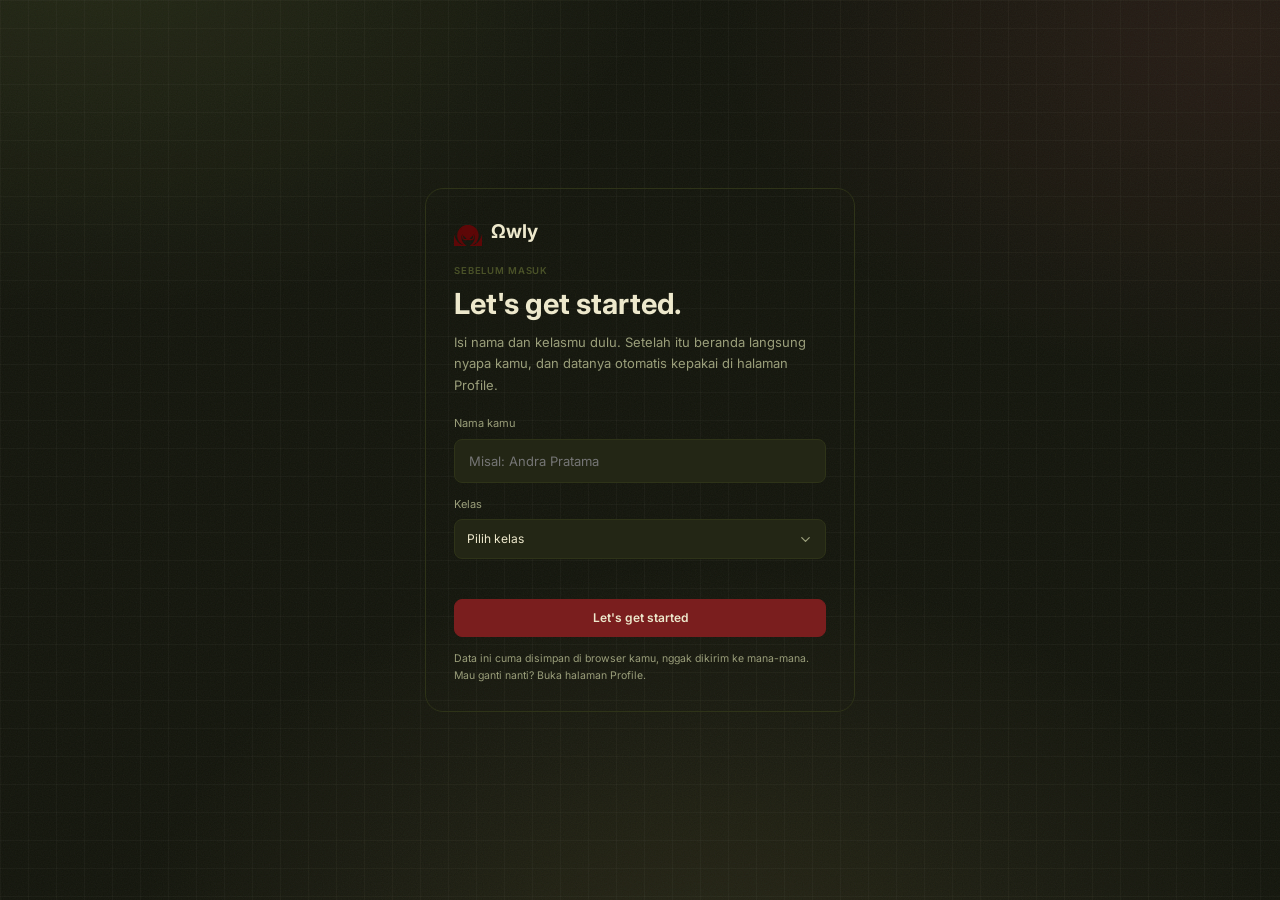
==== commit 01ee2cf6: "Open every chapter like a printed page and let search work in two languages Each material now starts" ====
--- a/index.html
+++ b/index.html
@@ -12,7 +12,7 @@
   <link rel="preconnect" href="https://fonts.gstatic.com" crossorigin>
   <link href="https://fonts.googleapis.com/css2?family=Inter:wght@400;500;600;700&display=swap" rel="stylesheet">
 
-  <link rel="stylesheet" href="style.css?v=20261114w">
+  <link rel="stylesheet" href="style.css?v=20261114am">
 
 </head>
 <body>
@@ -355,7 +355,7 @@
 <script src="jadwal.js?v=20261114h"></script>
 <script src="quotes.js?v=20261114h"></script>
 <script src="tka.js?v=20261114h"></script>
-<script src="cari.js?v=20261114h"></script>
+<script src="cari.js?v=20261115d"></script>
 <script src="bahasa.js?v=20261114h"></script>
 </body>
 </html>
--- a/style.css
+++ b/style.css
@@ -38,6 +38,7 @@
   --dots-size: 22px 22px;
 
   --font: "Inter", system-ui, -apple-system, "Segoe UI", sans-serif;
+  --serif: "EB Garamond", Garamond, "Adobe Garamond Pro", "Iowan Old Style", Georgia, serif;
   --sidebar-w: 216px;
 }
 
@@ -553,15 +554,27 @@
 .field-search input::placeholder { color: var(--olive-dim); }
 
 /* ---------- Pencarian materi: bilah atas + halaman hasil ---------- */
+/* Awalnya hanya ikon; melebar jadi kotak saat diklik/difokus */
 .cari-bilah {
-  width: 208px; height: 40px; padding: 0 12px; border-radius: 10px; min-width: 0;
+  width: 40px; height: 40px; padding: 0; border-radius: 10px; min-width: 0;
   background: var(--surface-2); border: 1px solid var(--border);
-  display: flex; align-items: center; gap: 8px;
-  transition: border-color .15s;
-}
-.cari-bilah:focus-within { border-color: var(--olive); }
-.cari-bilah .icon { width: 16px; height: 16px; color: var(--olive); }
-.cari-bilah input { flex: 1; min-width: 0; background: none; border: 0; outline: 0; color: var(--text); font: inherit; font-size: 12px; }
+  display: flex; align-items: center; justify-content: center; gap: 0;
+  overflow: hidden; cursor: text;
+  transition: width .22s ease, padding .22s ease, gap .22s ease, border-color .15s;
+}
+.cari-bilah .icon { flex: none; width: 16px; height: 16px; color: var(--olive); }
+.cari-bilah input {
+  flex: 0 0 0; width: 0; min-width: 0; padding: 0; border: 0; background: none; outline: 0;
+  color: var(--text); font: inherit; font-size: 12px; opacity: 0;
+  transition: opacity .16s ease;
+}
+.cari-bilah.is-buka,
+.cari-bilah:focus-within {
+  width: 208px; padding: 0 12px; gap: 8px; justify-content: flex-start;
+  border-color: var(--olive);
+}
+.cari-bilah.is-buka input,
+.cari-bilah:focus-within input { flex: 1 1 auto; width: auto; opacity: 1; }
 .cari-bilah input::placeholder { color: var(--olive-dim); }
 .cari-bilah input::-webkit-search-cancel-button { -webkit-appearance: none; appearance: none; }
 
@@ -601,17 +614,18 @@
   color: var(--muted); font-size: 13px; text-align: center;
 }
 
-@media (max-width: 1180px) { .cari-bilah { width: 176px; } }
-@media (max-width: 900px)  { .cari-bilah { width: 186px; } }
+@media (max-width: 1180px) { .cari-bilah.is-buka, .cari-bilah:focus-within { width: 176px; } }
+@media (max-width: 900px)  { .cari-bilah.is-buka, .cari-bilah:focus-within { width: 186px; } }
 @media (max-width: 680px) {
   /* bilah cari ikut menyusut agar tidak mendorong avatar keluar layar */
   .topbar { gap: 10px; }
   .topbar__actions { flex: 1; min-width: 0; justify-content: flex-end; gap: 10px; }
   .crumbs { flex: 0 1 auto; min-width: 0; overflow: hidden; white-space: nowrap; text-overflow: ellipsis; }
   .user > .icon { display: none; }
-  .cari-bilah { flex: 1 1 auto; width: auto; min-width: 0; padding: 0 10px; }
-  /* bilah terlalu sempit untuk placeholder: sisakan ikon kaca pembesar saja */
-  .cari-bilah input::placeholder { color: transparent; }
+  .cari-bilah.is-buka, .cari-bilah:focus-within { flex: 1 1 auto; width: auto; min-width: 0; padding: 0 10px; }
+  /* saat bilah dibuka, sakelar bahasa menyingkir supaya kotak cari dapat ruang */
+  .topbar__actions:focus-within .switch-bahasa,
+  .topbar__actions:focus-within .divider-v { display: none; }
 }
 
 .select, .input {
@@ -1225,12 +1239,69 @@
 /* =========================================================
    HALAMAN BELAJAR (belajar.html): materi bacaan per bab
    ========================================================= */
-.lesson-head { display: flex; flex-direction: column; gap: 12px; }
+.lesson-head { display: flex; flex-direction: column; gap: 22px; }
 .lesson-head .link { align-self: flex-start; }
-.lesson-head__tags { display: flex; gap: 8px; flex-wrap: wrap; }
-.lesson-head h1 { font-size: 32px; font-weight: 700; line-height: 1.25; }
-.lesson-head > p { font-size: 14px; line-height: 1.7; color: var(--muted); max-width: 760px; }
-.goals { max-width: 760px; }
+
+/* Kepala bab: judul serif besar dengan garis rambut di kiri,
+   kode bab di kanan atas, lalu pengantar dan label kecil. */
+.lesson-head__mast { display: flex; align-items: flex-start; justify-content: space-between; gap: 28px; }
+.lesson-head__title {
+  position: relative; min-width: 0;
+  padding-left: 26px; border-left: 1px solid rgba(237, 232, 204, .3);
+}
+.lesson-head h1 {
+  font-family: var(--serif); font-size: clamp(46px, 6.6vw, 88px); font-weight: 500;
+  line-height: .95; letter-spacing: -.005em; color: var(--text);
+}
+.lesson-head__sub {
+  font-family: var(--serif); font-size: 20px; line-height: 1.3;
+  color: var(--muted); margin: 20px 0 0 24px;
+}
+.lesson-head__label {
+  font-family: var(--serif); font-style: italic; font-size: 15px;
+  color: var(--gold); margin: 10px 0 0 24px;
+}
+.lesson-head__code { flex: none; padding-top: 12px; font-size: 12px; letter-spacing: .05em; color: var(--muted); }
+.lesson-head > p {
+  font-family: var(--font); font-size: 15px; line-height: 1.8; color: var(--text);
+  max-width: 68ch; margin-left: 26px;
+}
+
+/* Etimologi: bagan asal-usul kata, garis tipis seperti catatan kamus */
+.etim { display: flex; flex-direction: column; gap: 13px; margin-left: 26px; max-width: 68ch; }
+.etim__label { font-family: var(--serif); font-style: italic; font-size: 14px; color: var(--gold); }
+.etim__chain { display: flex; align-items: flex-start; flex-wrap: wrap; row-gap: 14px; }
+
+.etim__step { display: flex; flex-direction: column; gap: 4px; }
+.etim__lang {
+  align-self: flex-start; font-size: 10px; letter-spacing: .07em; text-transform: uppercase;
+  color: var(--olive); background: rgba(237, 232, 204, .09);
+  border-radius: 3px; padding: 3px 7px; line-height: 1.3;
+}
+.etim__step b { font-size: 14px; font-weight: 600; color: var(--text); line-height: 1.25; }
+.etim__step i { font-size: 11.5px; font-style: italic; color: var(--muted); line-height: 1.4; max-width: 11ch; }
+
+/* penghubung: satu path SVG, jadi garis dan panahnya menyambung mulus */
+.etim__arrow {
+  flex: none; display: flex; align-items: center;
+  margin: 30px 4px 0; color: rgba(237, 232, 204, .42);
+}
+.etim__arrow svg { display: block; }
+
+/* panah + kata masa kini bergerak bersama saat baris terlipat */
+.etim__tail { display: flex; align-items: flex-start; }
+/* terpaksa turun baris (layar sempit): tanpa panah, rata di bawah leluhur */
+.etim__tail.is-turun { flex-basis: 100%; }
+.etim__tail.is-turun .etim__arrow { display: none; }
+.etim__tail.is-turun .etim__step--now { padding-top: 0; }
+
+/* kata masa kini: tanpa label bahasa di atas, keterangan di bawah */
+.etim__step--now { gap: 2px; padding-top: 21px; }
+.etim__step--now b { font-size: 14.5px; }
+.etim__step--now i { font-size: 11.5px; }
+
+.etim__teks { font-size: 13.5px; line-height: 1.75; color: var(--muted); margin: 0; max-width: 62ch; }
+.goals { max-width: 760px; margin-left: 26px; }
 .goals h4 { margin: 0 0 8px; font-size: 12px; font-weight: 600; color: var(--gold); }
 .goals ul { margin: 0; padding-left: 18px; font-size: 13px; line-height: 1.7; display: flex; flex-direction: column; gap: 2px; }
 .goals ul { list-style: disc; }
@@ -1302,7 +1373,15 @@
   .toc-wrap { position: static; order: -1; width: 100%; }
 }
 @media (max-width: 680px) {
-  .lesson-head h1 { font-size: 26px; }
+  .lesson-head { gap: 18px; }
+  .lesson-head__mast { flex-direction: column-reverse; gap: 12px; }
+  .lesson-head h1 { font-size: clamp(36px, 11vw, 52px); }
+  .lesson-head__sub { font-size: 17px; margin: 14px 0 0 16px; }
+  .lesson-head__label { margin: 8px 0 0 16px; }
+  .lesson-head__code { padding-top: 0; }
+  .lesson-head > p, .goals, .etim { margin-left: 0; }
+  .etim__arrow { margin-top: 29px; margin-left: 4px; margin-right: 4px; }
+  .etim__step--now { padding-top: 2px; }
   .lesson { padding: 20px; }
   .lesson h2 { font-size: 20px; }
 }
@@ -2234,7 +2313,6 @@
 .quiz__card,
 .tka__card,
 .tka__pick,
-.id-card,
 .streak-card,
 .tip-card,
 .summary-card,
@@ -2256,6 +2334,14 @@
 /* Kepala bab ikut tembus pandang, bukan blok padat */
 .chapter__head { background-color: rgba(35, 38, 21, .58); background-image: none; }
 .subject:hover { border-color: var(--c); box-shadow: inset 0 1px 0 rgba(237, 232, 204, .05), 0 16px 30px rgba(0, 0, 0, .35); }
+/* Kartu identitas di Profile tetap padat (merah), hanya bergaris lebih muda */
+.id-card {
+  background: var(--red);
+  background-image: none;
+  border: 1px solid #A2463E;
+  backdrop-filter: none;
+  -webkit-backdrop-filter: none;
+}
 
 /* Tanpa backdrop-filter: naikkan kepekatan supaya teks tetap terbaca */
 @supports not ((backdrop-filter: blur(4px)) or (-webkit-backdrop-filter: blur(4px))) {
@@ -2264,7 +2350,7 @@
   .subject, .chapter, .naskah-card, .panel, .practice, .stat, .box, .exlist, .hist,
   .form-card, .qlist, .preview__card, .form-box, .link-card, .board, .next-card,
   .today-card, .chart-card, .subj-card, .target-card, .badges, .lesson, .toc,
-  .mode, .lab, .collection, .quiz__card, .tka__card, .tka__pick, .id-card,
+  .mode, .lab, .collection, .quiz__card, .tka__card, .tka__pick,
   .streak-card, .tip-card, .summary-card, .goal, .complete, .advice,
   .week-summary, .cari-item { background-color: var(--surface-1); }
 }
@@ -2276,7 +2362,7 @@
   .subject, .chapter, .naskah-card, .panel, .practice, .stat, .box, .exlist, .hist,
   .form-card, .qlist, .preview__card, .form-box, .link-card, .board, .next-card,
   .today-card, .chart-card, .subj-card, .target-card, .badges, .lesson, .toc,
-  .mode, .lab, .collection, .quiz__card, .tka__card, .tka__pick, .id-card,
+  .mode, .lab, .collection, .quiz__card, .tka__card, .tka__pick,
   .streak-card, .tip-card, .summary-card, .goal, .complete, .advice,
   .week-summary, .cari-item {
     background-image: none; background-color: var(--surface-1);
@@ -2284,3 +2370,14 @@
   }
   .chapter__head { background-color: var(--surface-2); }
 }
+
+/* Menu profil (dropdown avatar): padat, dengan grid titik tipis */
+.user-menu {
+  background-color: var(--surface-1);
+  background-image: radial-gradient(rgba(237, 232, 204, .07) 1px, rgba(237, 232, 204, 0) 1.5px);
+  background-size: var(--dots-size);
+  border-color: rgba(122, 30, 30, .45);
+  backdrop-filter: none;
+  -webkit-backdrop-filter: none;
+  box-shadow: 0 16px 34px rgba(0, 0, 0, .45);
+}
